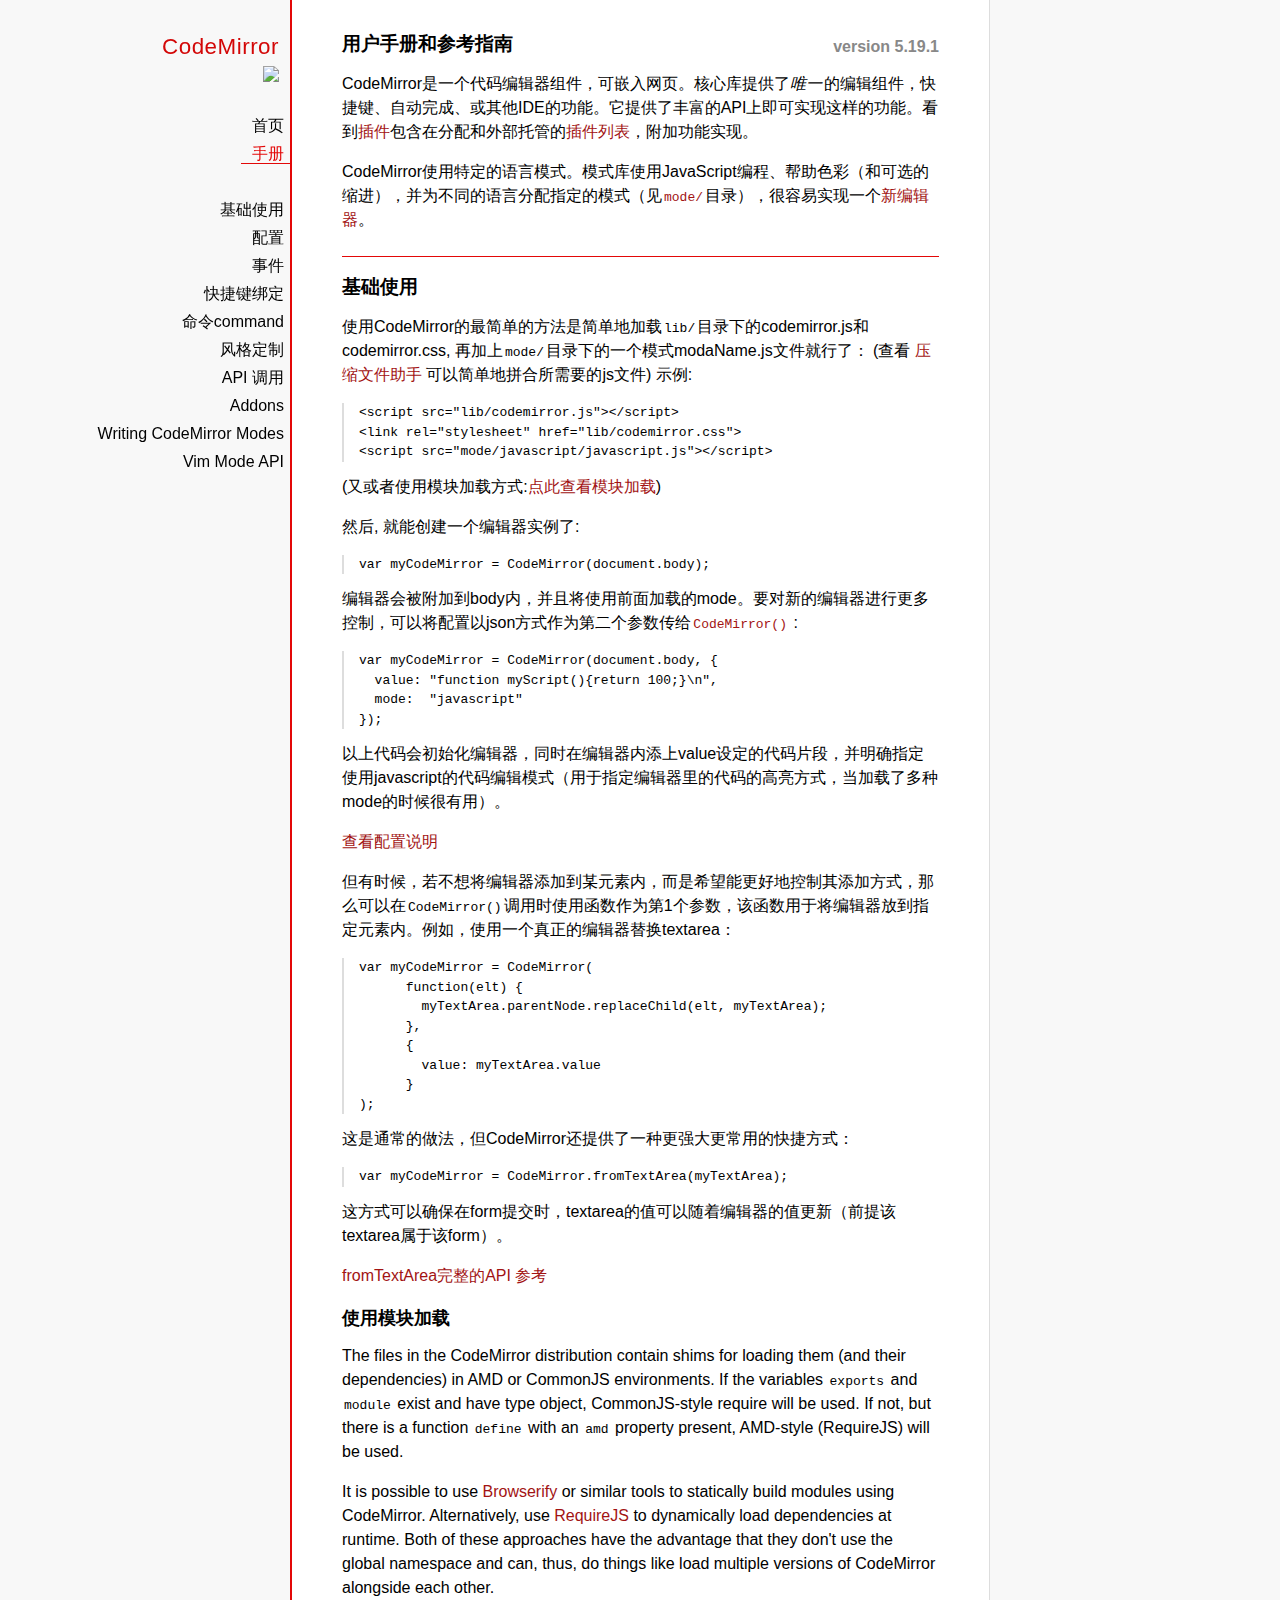
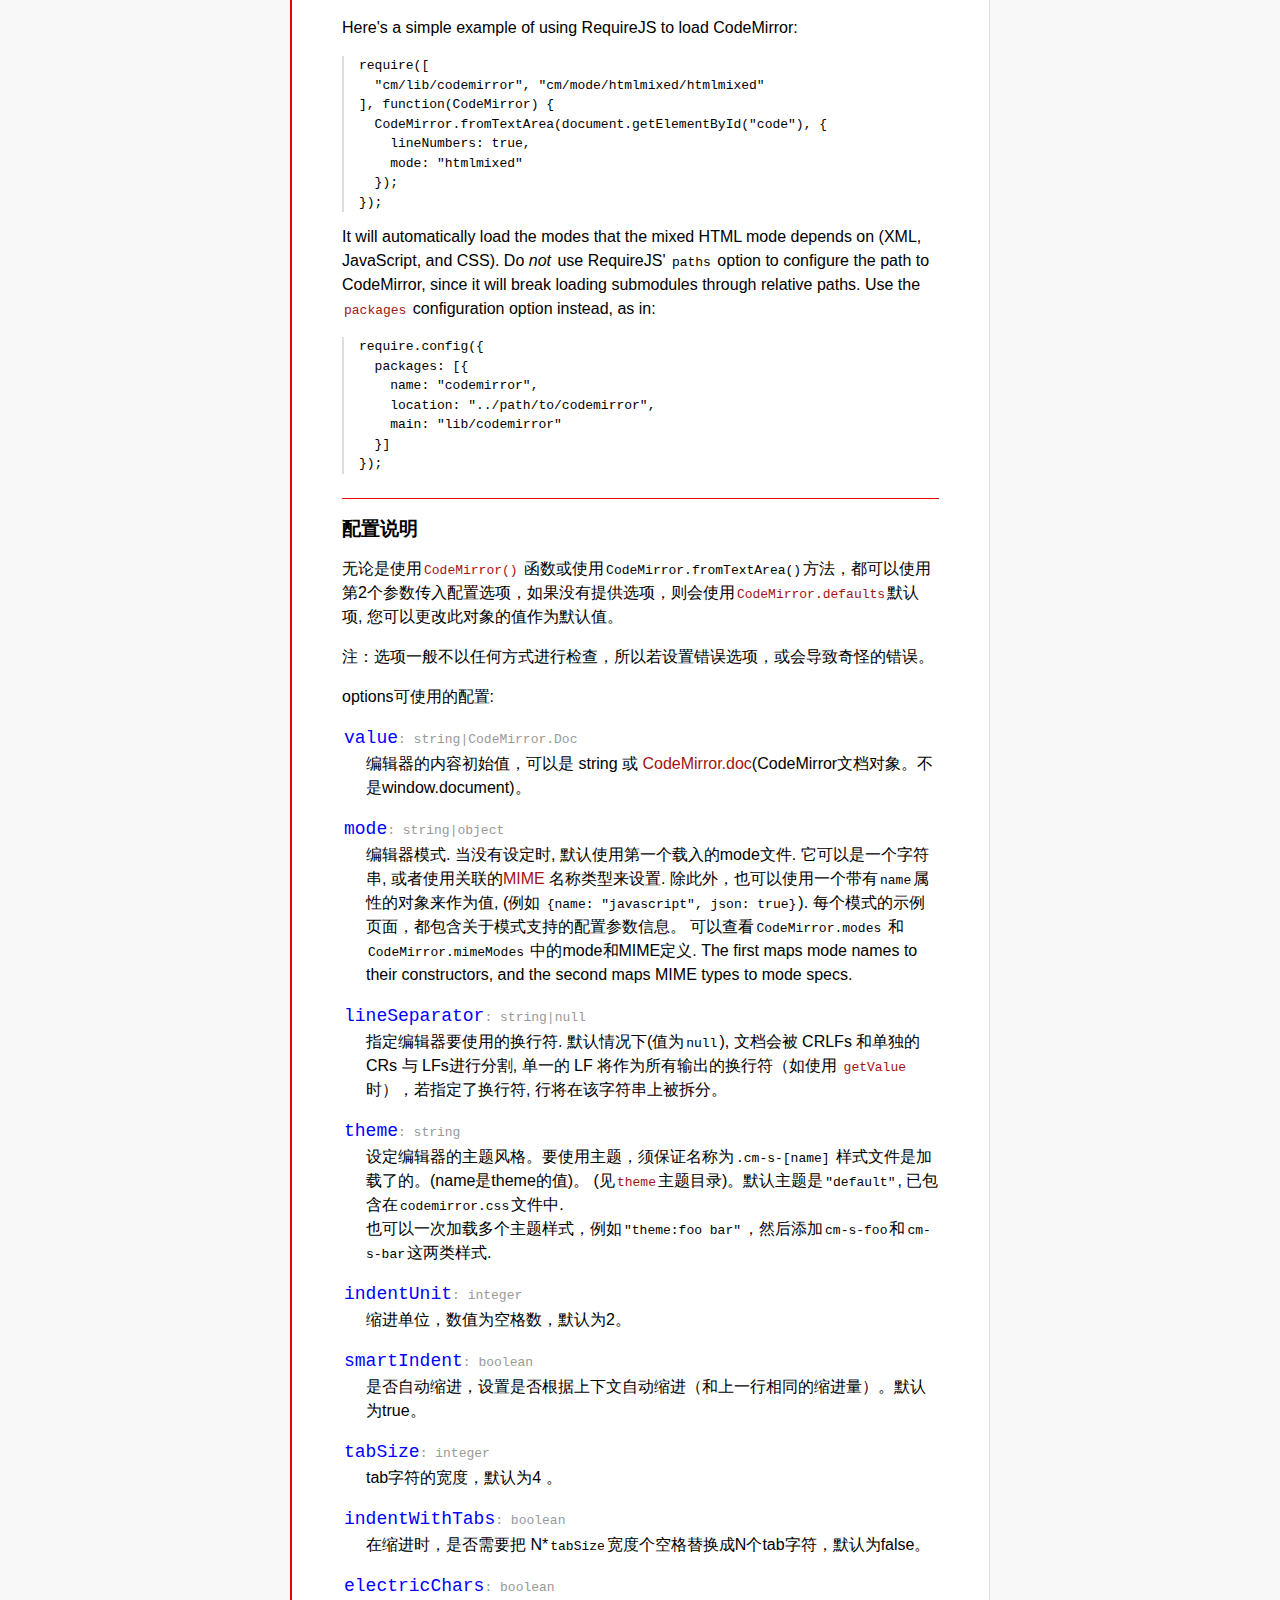
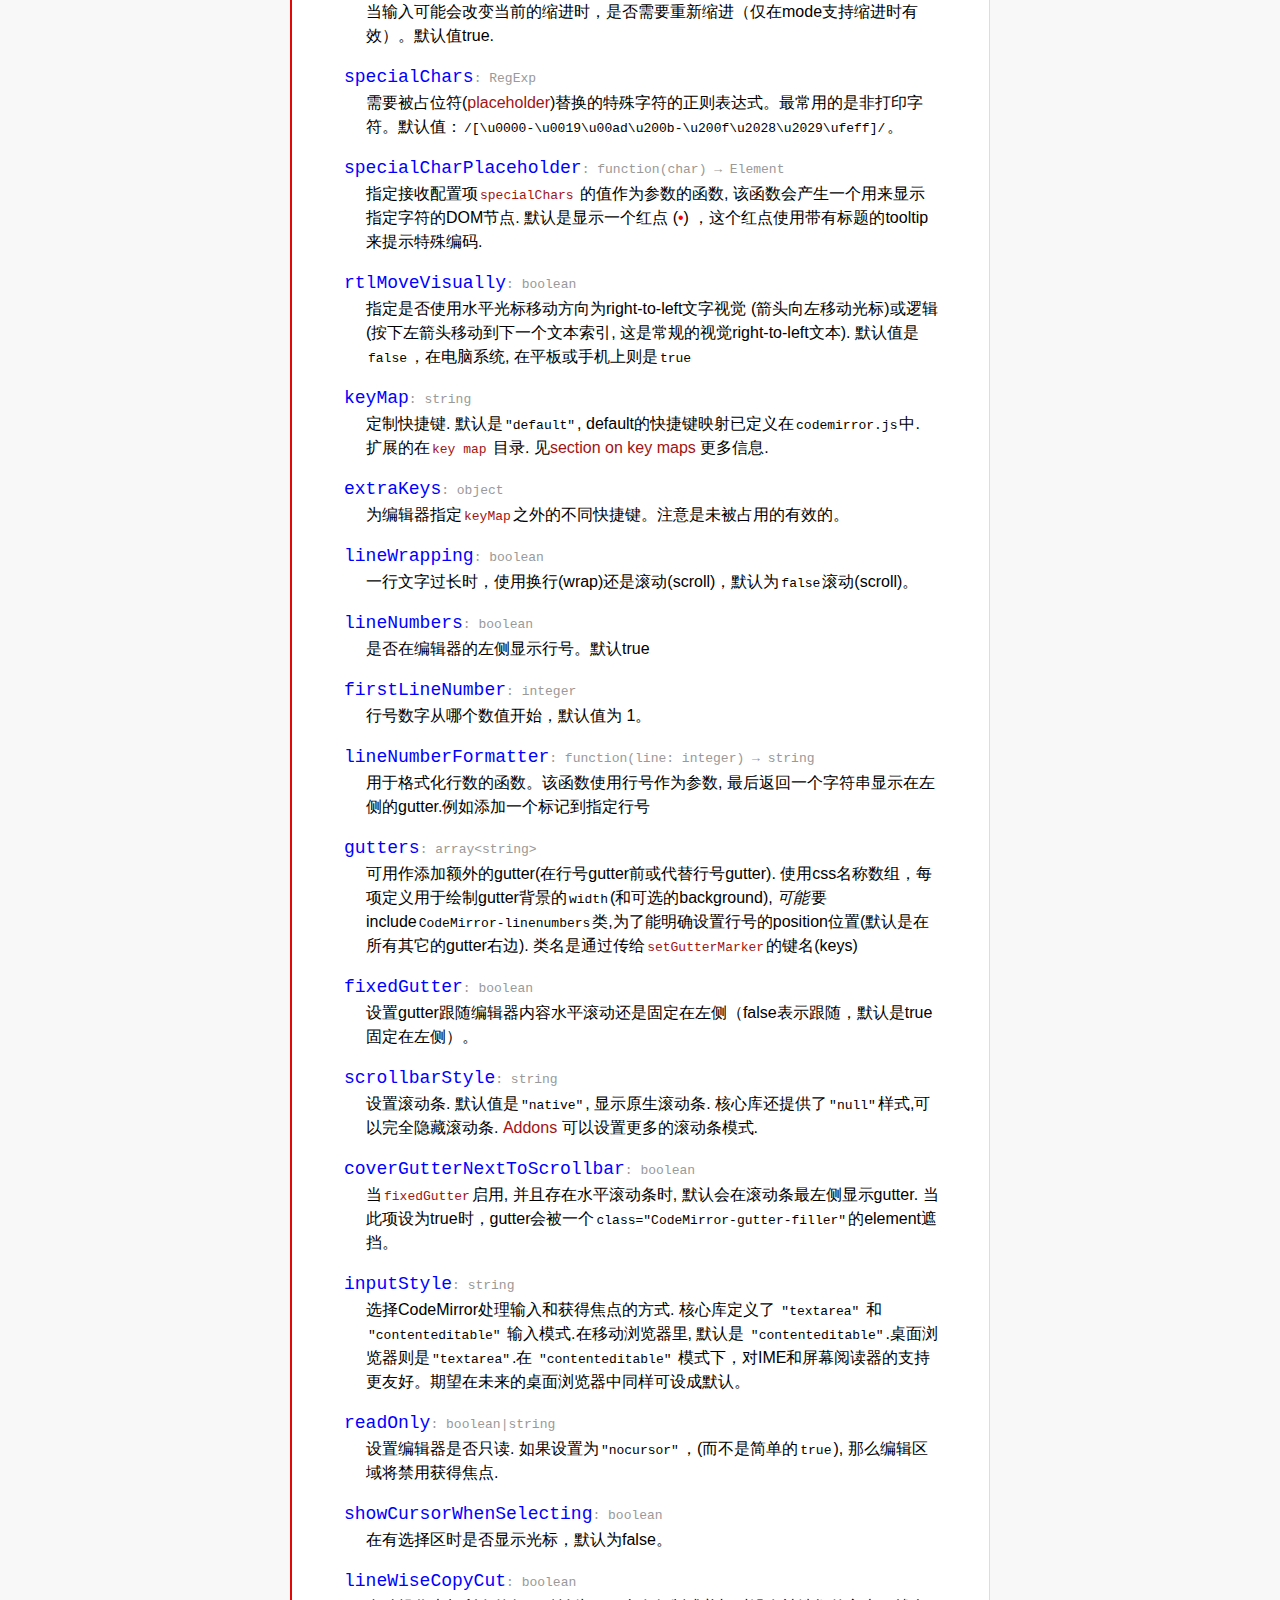
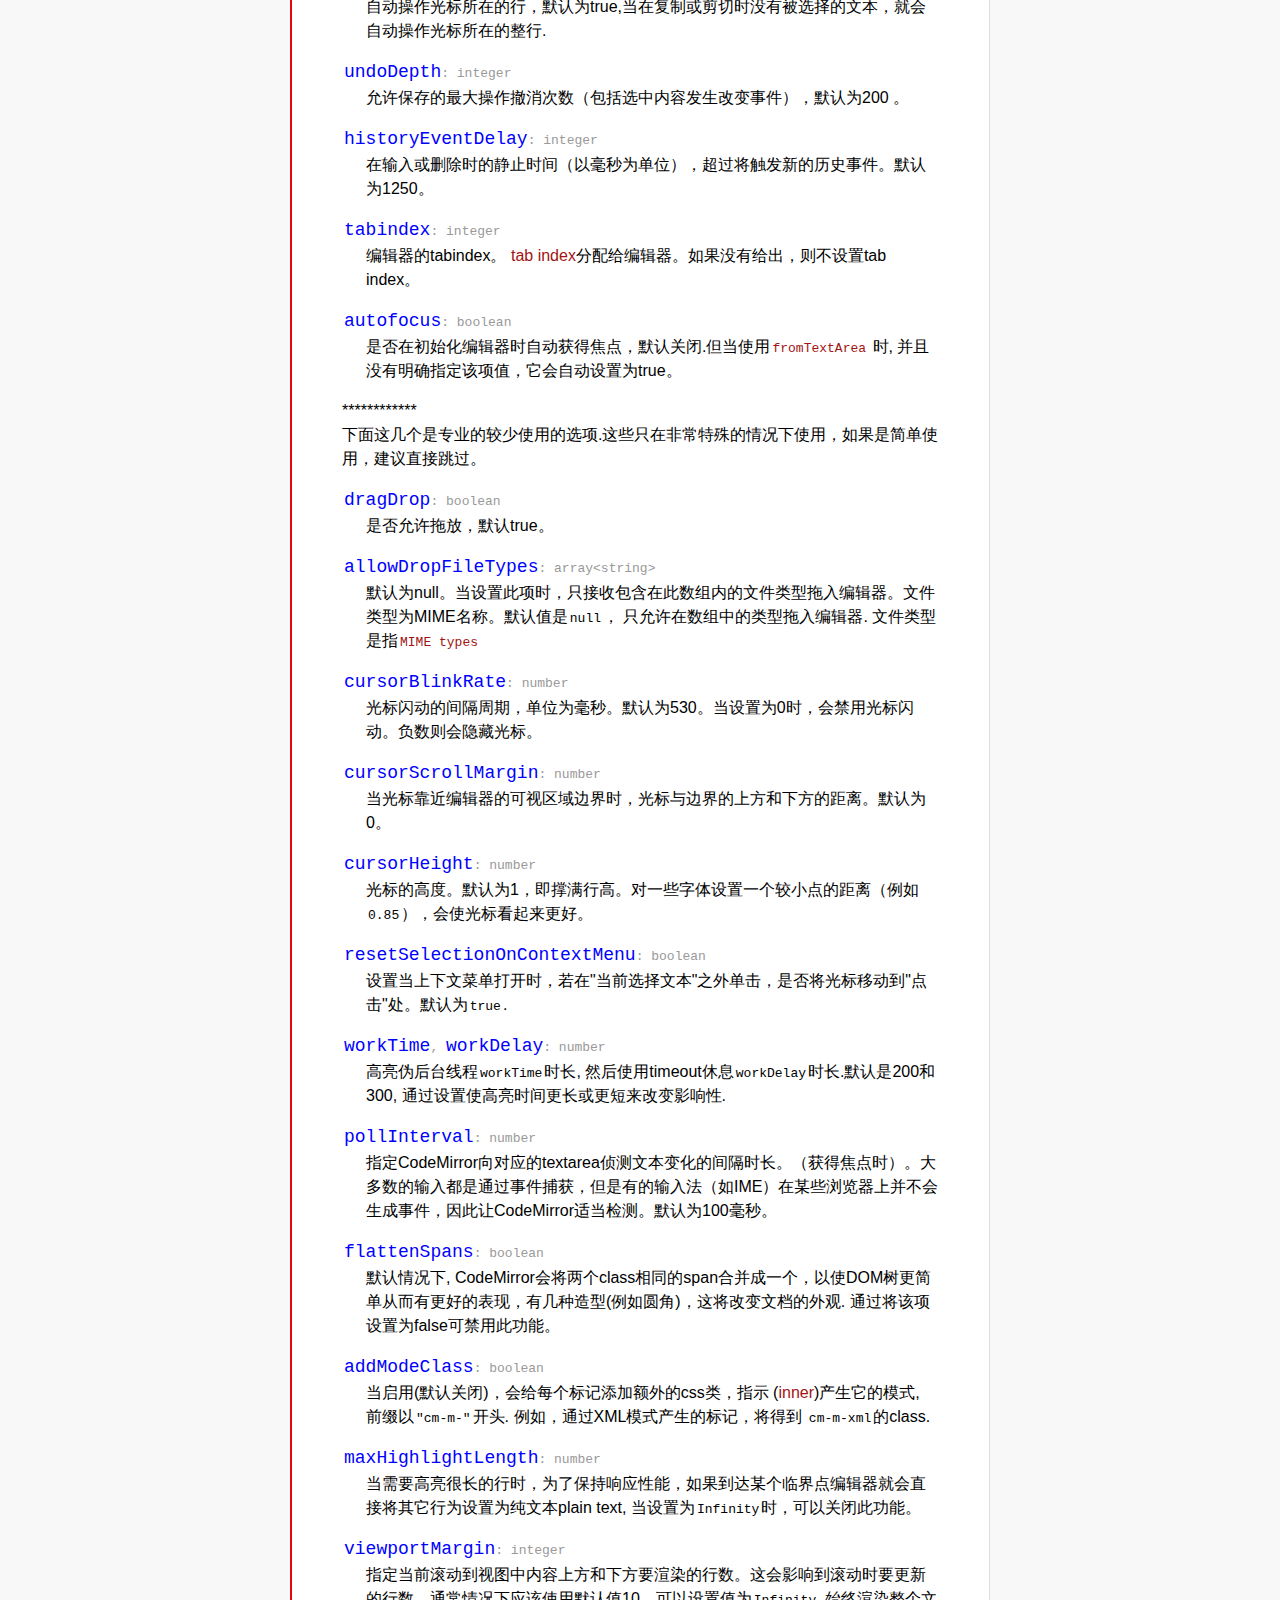
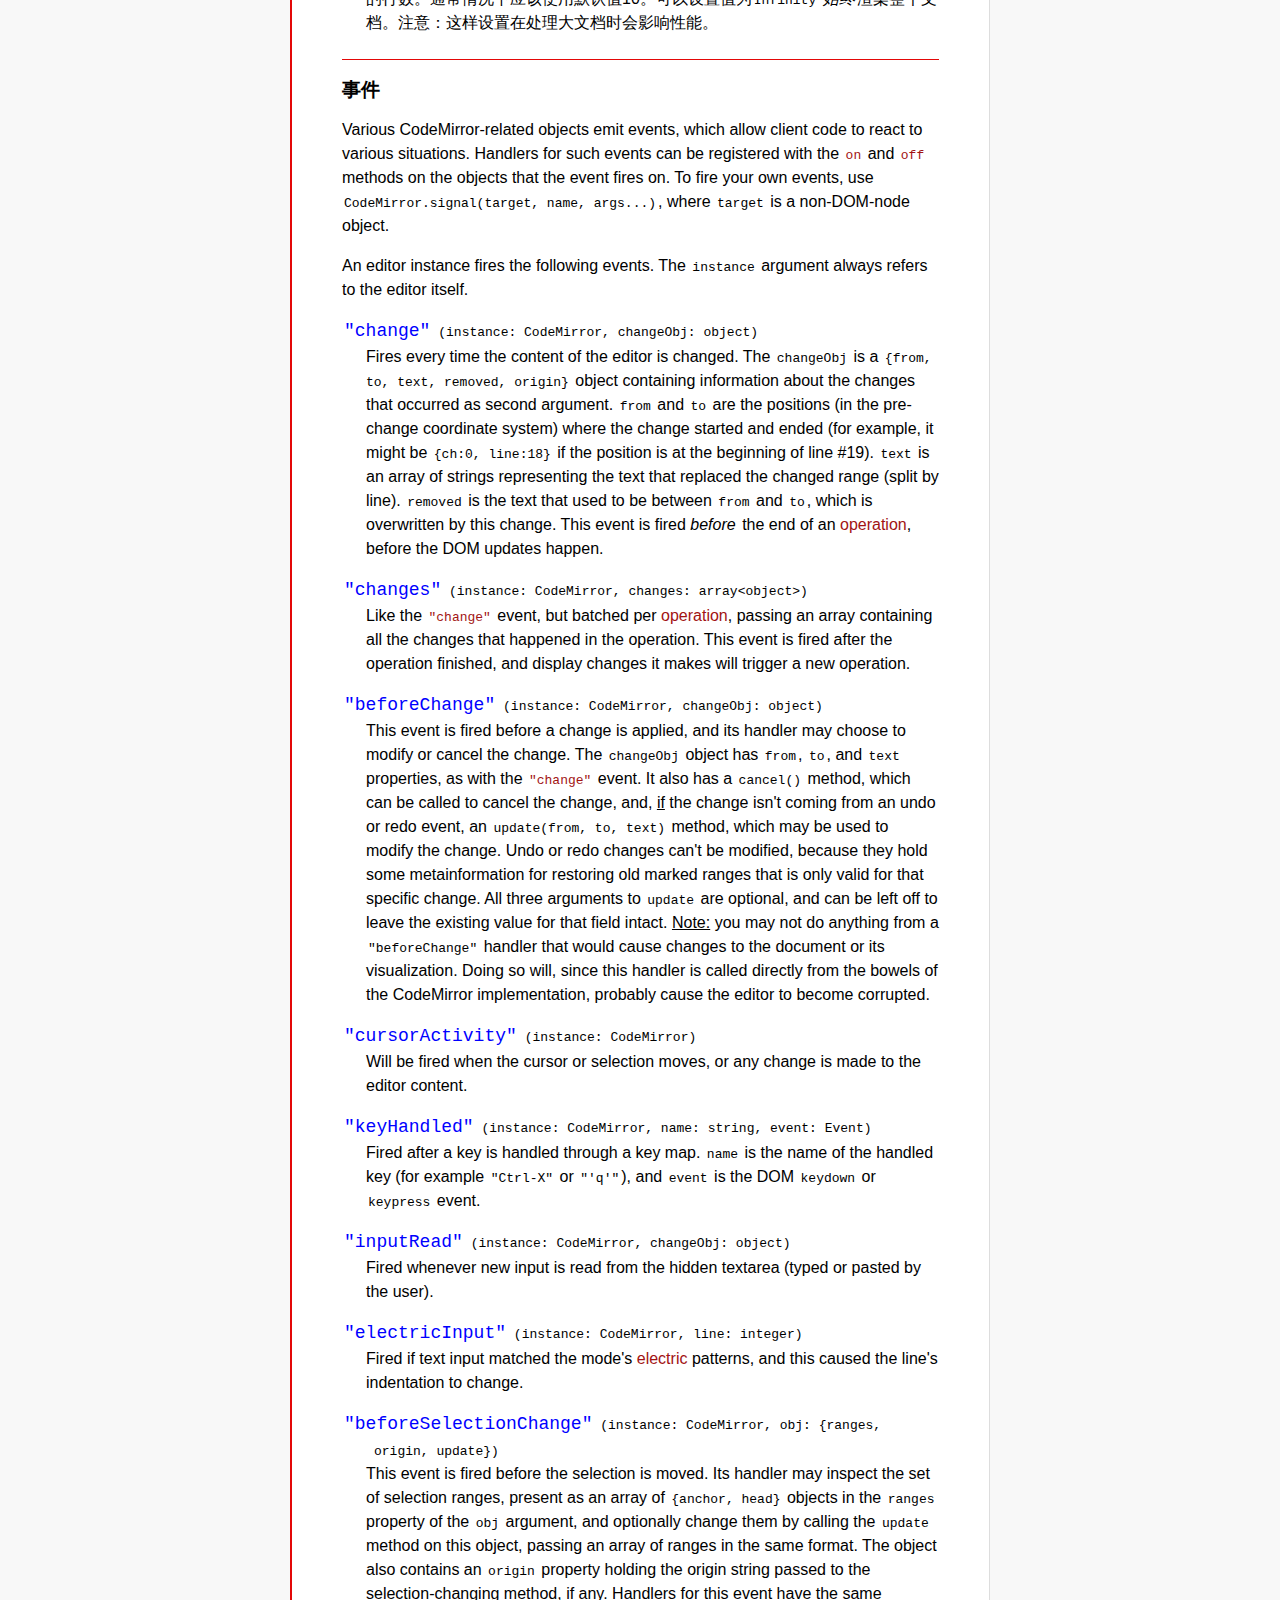
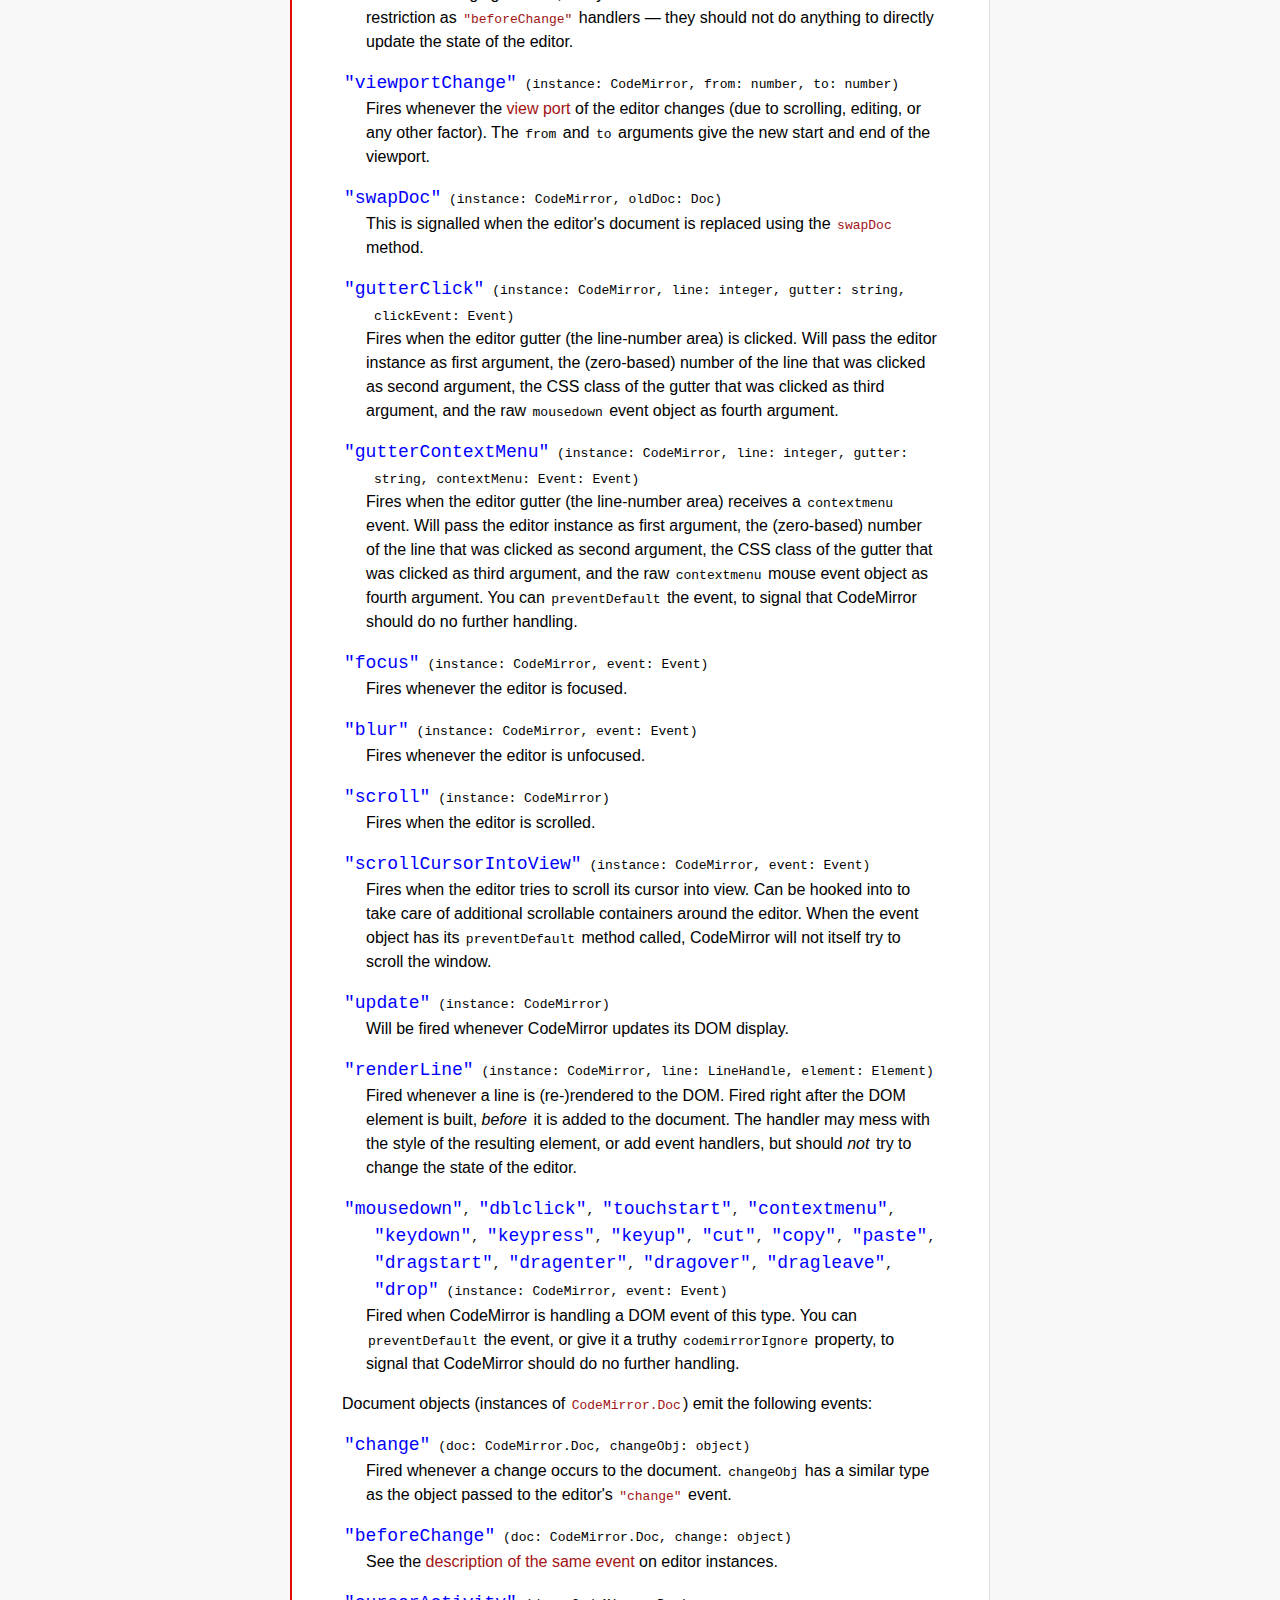
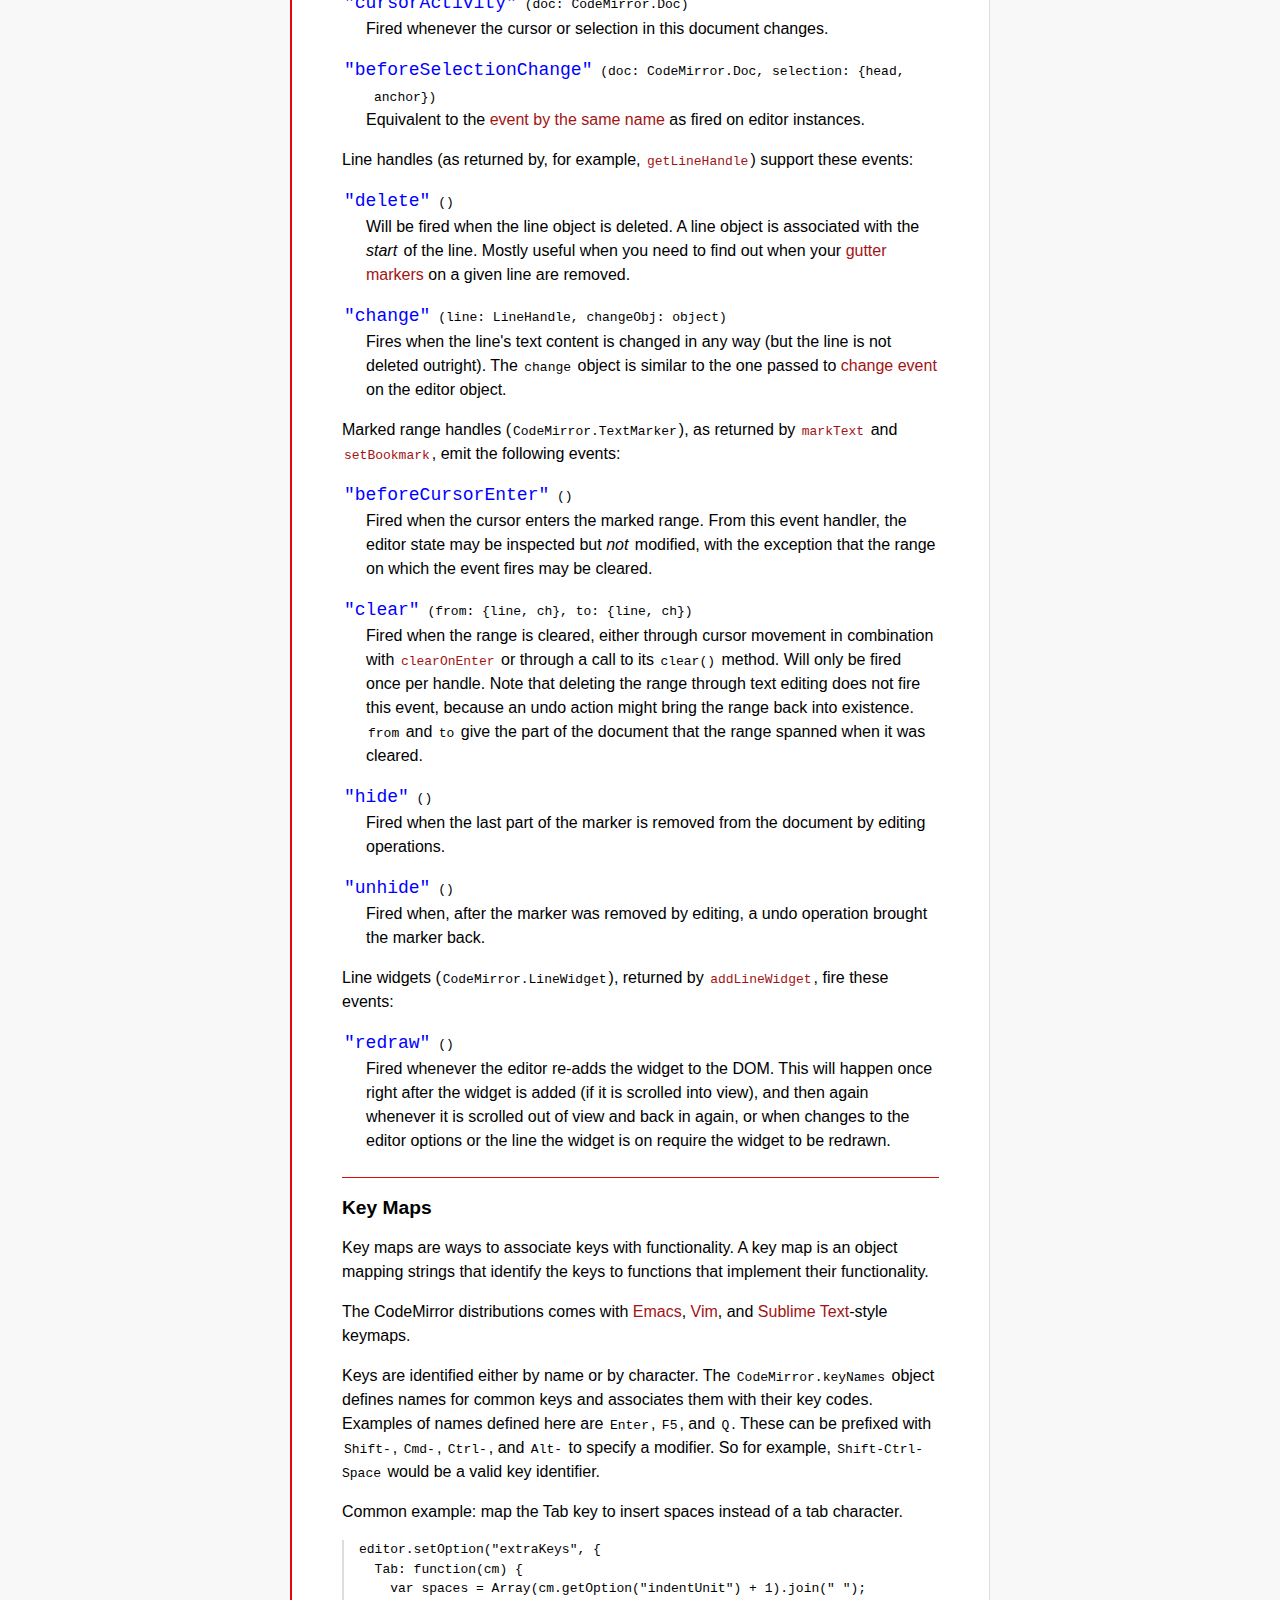
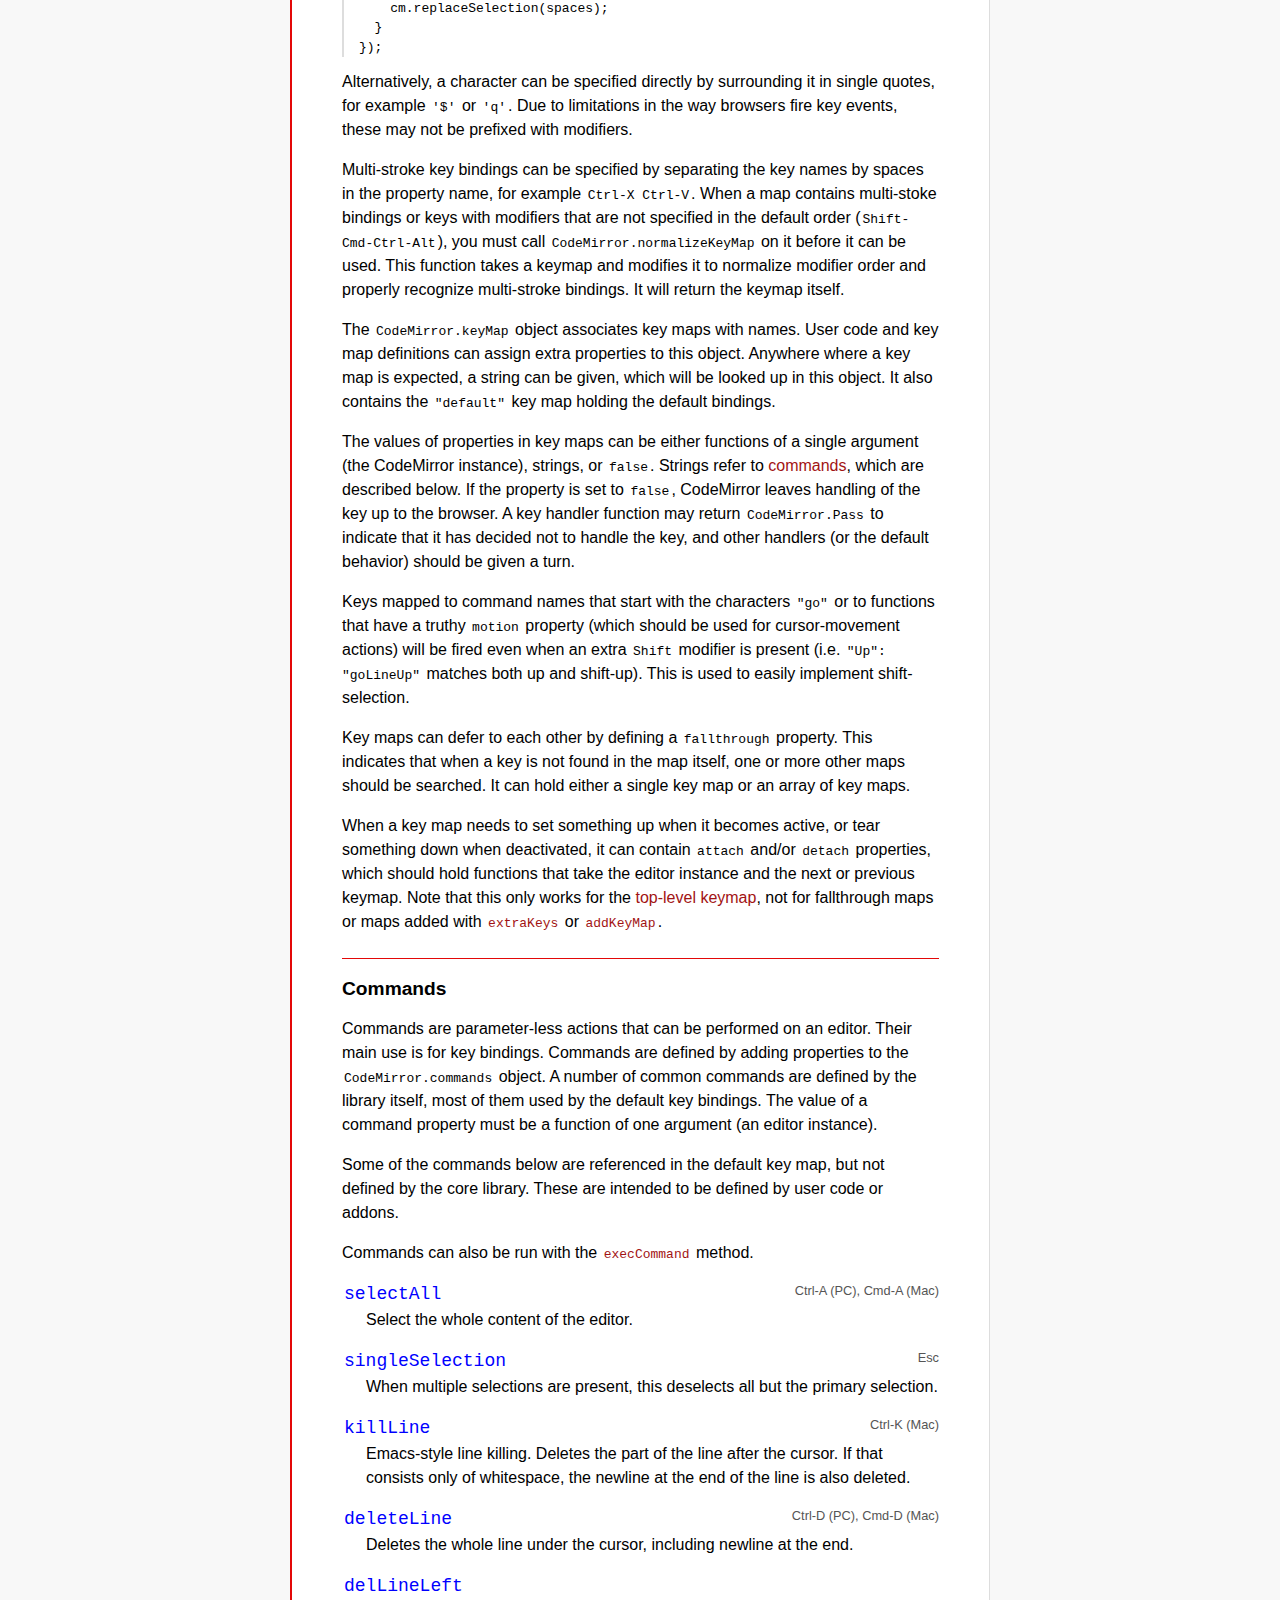
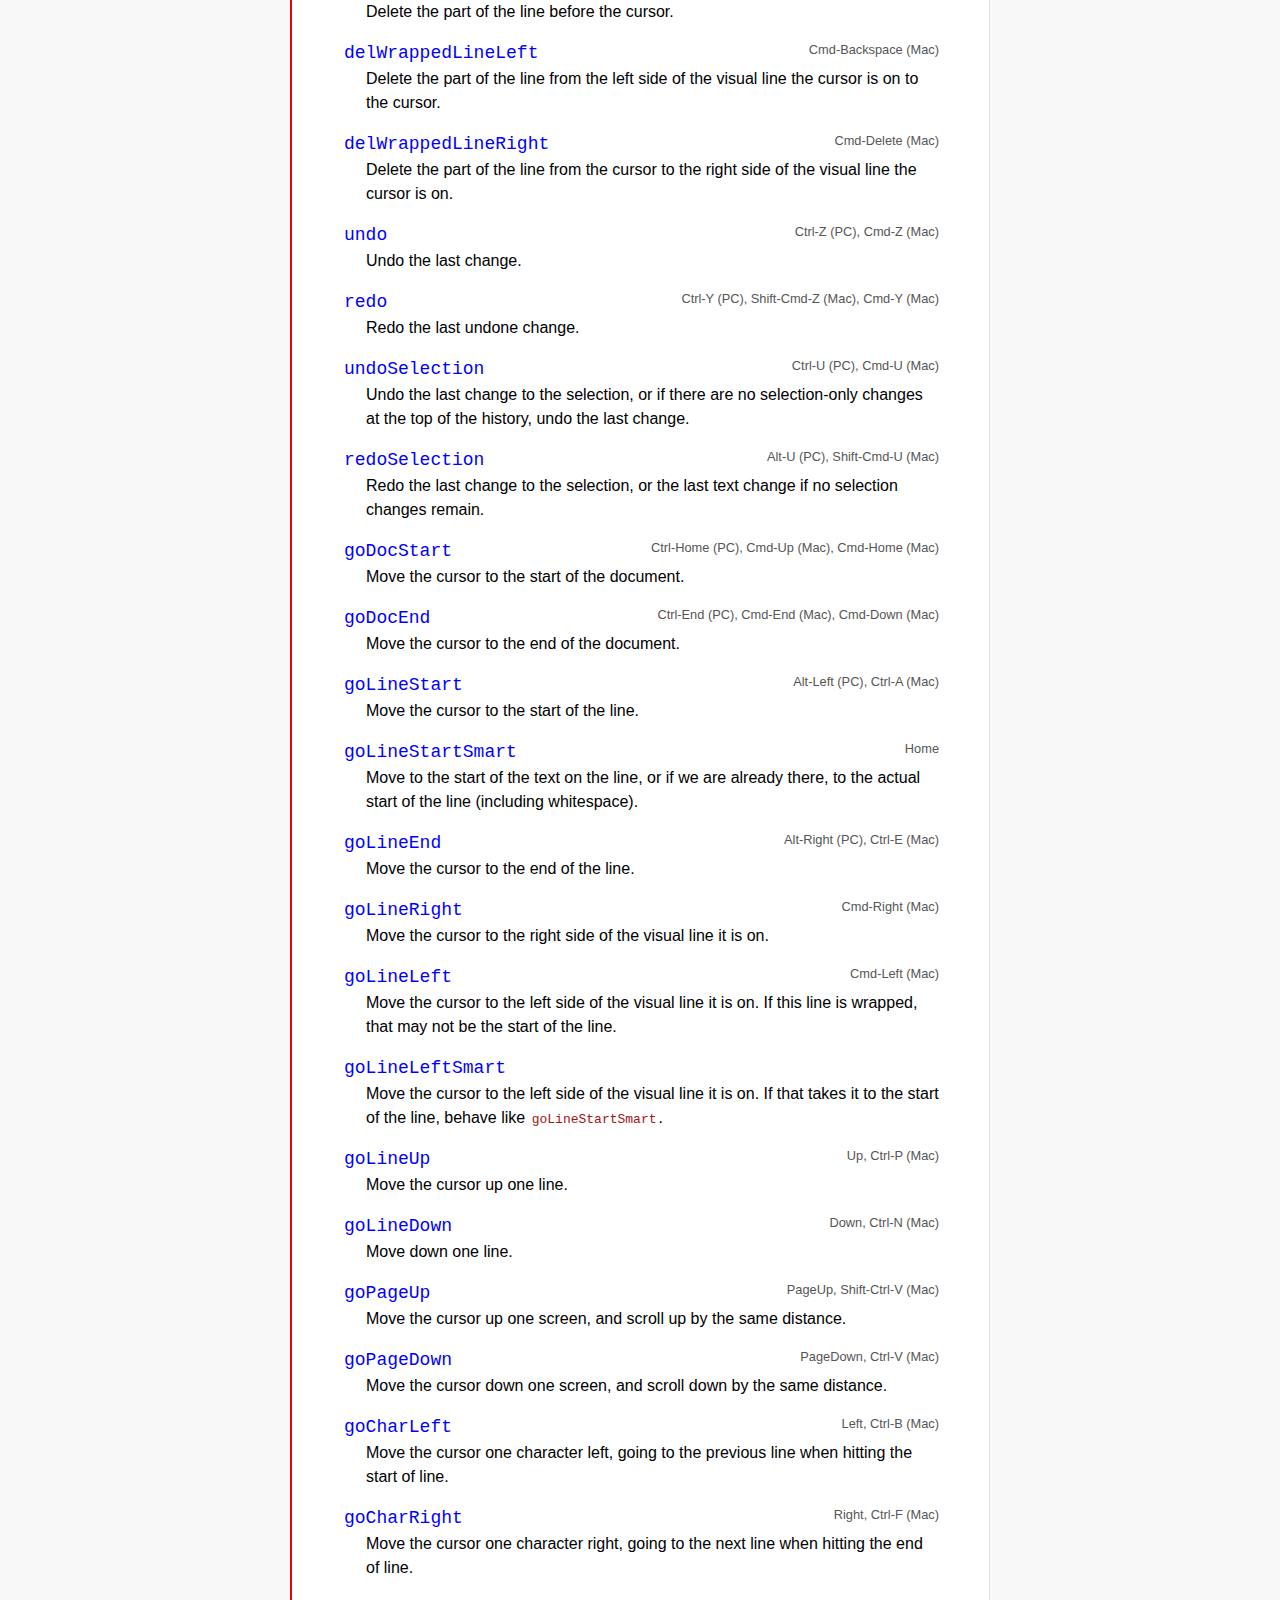
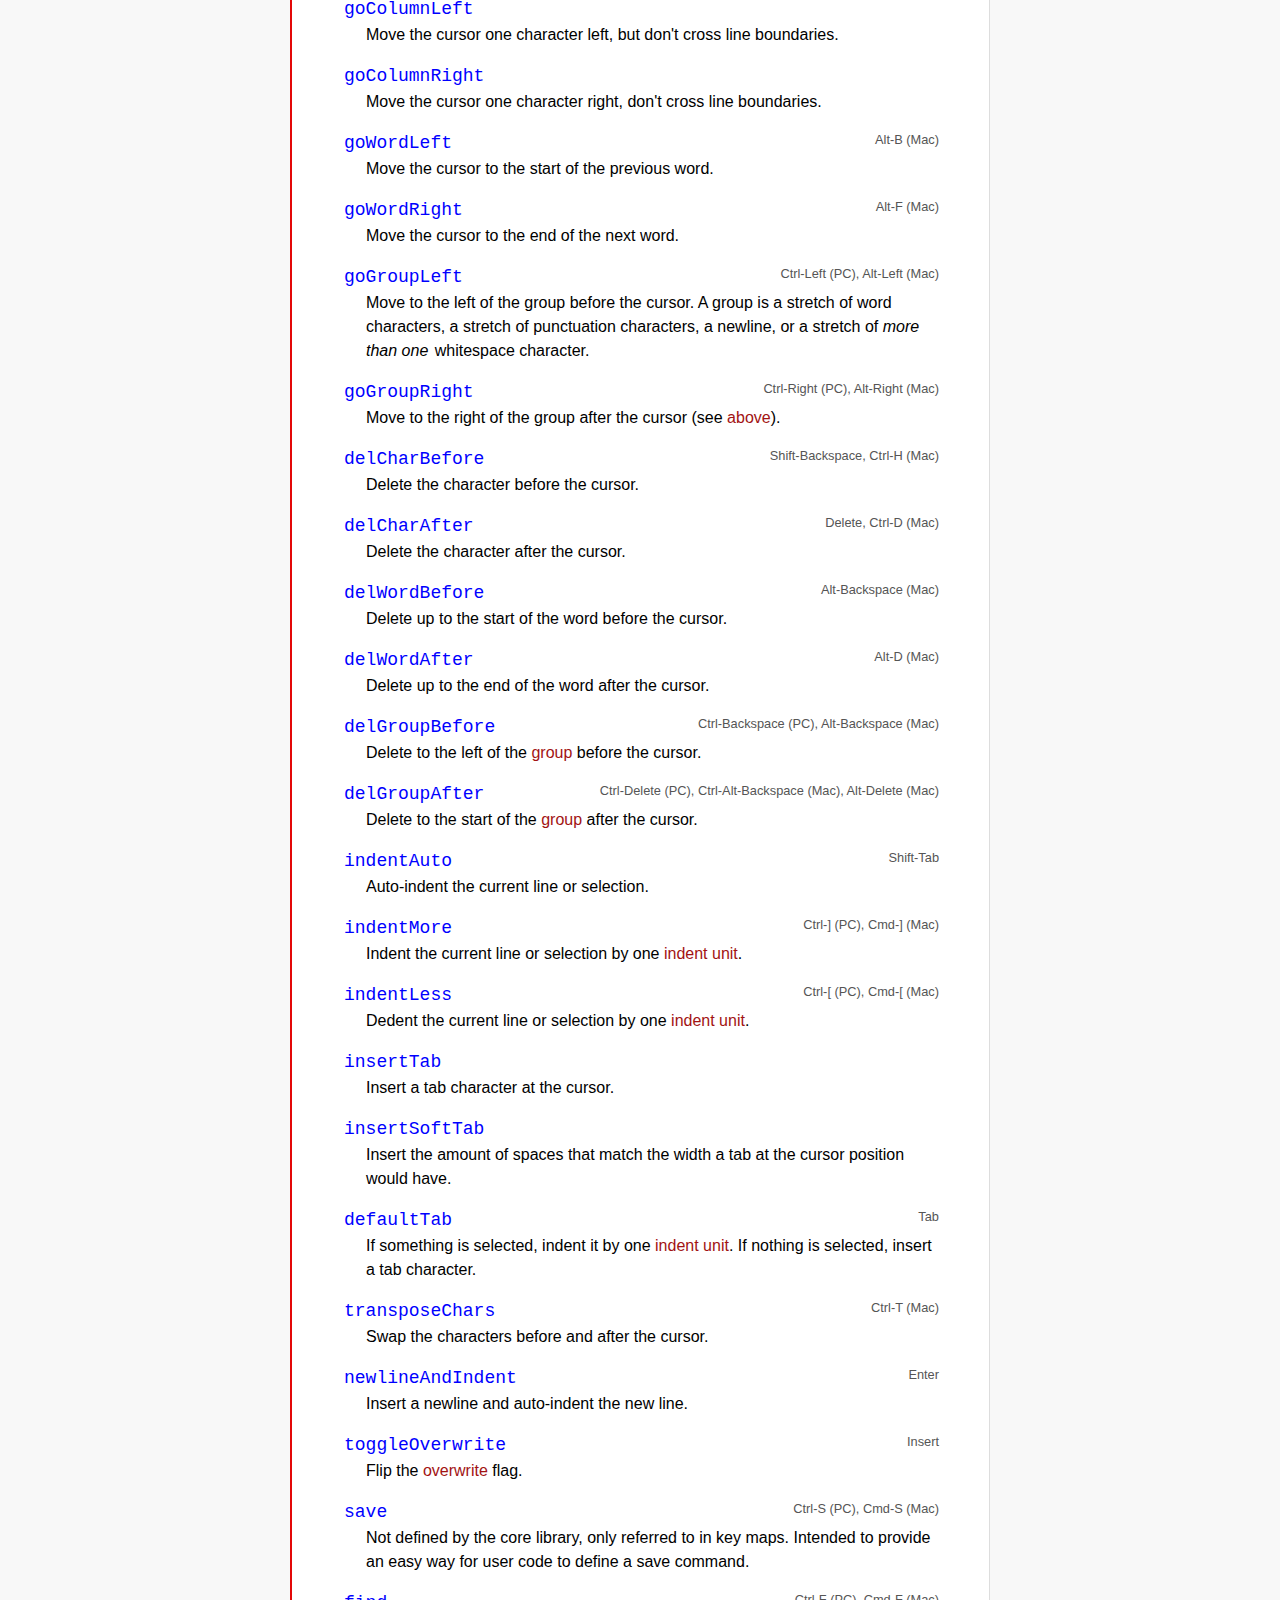
==== doc/manual.html @ 658b0e80 "配置设定更新完成" ====
<!doctype html>

<title>CodeMirror: User Manual</title>
<meta charset="utf-8"/>
<link rel=stylesheet href="docs.css">
<script src="activebookmark.js"></script>

<script src="../lib/codemirror.js"></script>
<link rel="stylesheet" href="../lib/codemirror.css">
<script src="../addon/runmode/runmode.js"></script>
<script src="../addon/runmode/colorize.js"></script>
<script src="../mode/javascript/javascript.js"></script>
<script src="../mode/xml/xml.js"></script>
<script src="../mode/css/css.js"></script>
<script src="../mode/htmlmixed/htmlmixed.js"></script>
<style>
  dt { text-indent: -2em; padding-left: 2em; margin-top: 1em; }
  dd { margin-left: 1.5em; margin-bottom: 1em; }
  dt {margin-top: 1em;}
  dd dl, dd dt, dd dd, dd ul { margin-top: 0; margin-bottom: 0; }
  dt + dt { margin-top: 0; }
  dt.command { position: relative; }
  span.keybinding { position: absolute; right: 0; font-size: 80%; color: #555; text-indent: 0; }
  dt strong { text-decoration: none; font-size: 18px; font-weight: 500; color: #00f; }
  #config dt code {color: #999;}
</style>

<div id=nav>
  <a href="https://github.com/codemirror/codemirror"><h1>CodeMirror</h1><img id=logo src="logo.png"></a>
  <ul>
    <li><a href="../index.html">首页</a></li>
    <li><a href="#overview" class=active data-default="true">手册</a></li>
  </ul>
  <ul>
    <li><a href="#usage">基础使用</a></li>
    <li><a href="#config">配置</a></li>
    <li><a href="#events">事件</a></li>
    <li><a href="#keymaps">快捷键绑定</a></li>
    <li><a href="#commands">命令command</a></li>
    <li><a href="#styling">风格定制</a></li>
    <li><a href="#api">API 调用</a>
      <ul>
        <li><a href="#api_constructor" title="Constructor">创建编辑器</a></li>
        <li><a href="#api_content" title="Content manipulation">内容编辑</a></li>
        <li><a href="#api_selection" title="Selection">Selection处理</a></li>
        <li><a href="#api_configuration" title="Configuration">Configuration</a></li>
        <li><a href="#api_doc" title="Document management">Document management</a></li>
        <li><a href="#api_history" title="History">History</a></li>
        <li><a href="#api_marker" title="Text-marking">Text-marking</a></li>
        <li><a href="#api_decoration" title="Widget, gutter, and decoration">Widget, gutter, and decoration</a></li>
        <li><a href="#api_sizing" title="Sizing, scrolling, and positioning">Sizing, scrolling, and positioning</a></li>
        <li><a href="#api_mode" title="Mode, state, and tokens">Mode, state, and tokens</a></li>
        <li><a href="#api_misc" title="Miscellaneous methods">Miscellaneous methods</a></li>
        <li><a href="#api_static" title="Static properties">Static properties</a></li>
      </ul>
    </li>
    <li><a href="#addons" title="Addons">Addons</a></li>
    <li><a href="#modeapi" title="Writing CodeMirror Modes">Writing CodeMirror Modes</a></li>
    <li><a href="#vimapi" title="Vim Mode API">Vim Mode API</a>
      <ul>
        <li><a href="#vimapi_configuration" title="Configuration">Configuration</a></li>
        <li><a href="#vimapi_extending" title="Extending VIM">Extending VIM</a></li>
      </ul>
    </li>
  </ul>
</div>

<article>

<section class=first id=overview>
    <h2 style="position: relative">
      用户手册和参考指南
      <span style="color: #888; font-size: 1rem; position: absolute; right: 0; bottom: 0">version 5.19.1</span>
    </h2>

    <p>CodeMirror是一个代码编辑器组件，可嵌入网页。核心库提供了<em>唯一</em>的编辑组件，快捷键、自动完成、或其他IDE的功能。它提供了丰富的API上即可实现这样的功能。看到<a href="#addons">插件</a>包含在分配和外部托管的<a href="https://github.com/codemirror/CodeMirror/wiki/CodeMirror-addons">插件列表</a>，附加功能实现。</p>
    <p> CodeMirror使用特定的语言模式。模式库使用JavaScript编程、帮助色彩（和可选的缩进），并为不同的语言分配指定的模式（见<a href="../mode/"><code>mode/</code></a>目录），很容易实现一个<a href="#modeapi">新编辑器</a>。</p>
</section>

<section id=usage>
    <h2>基础使用</h2>

    <p>使用CodeMirror的最简单的方法是简单地加载<code>lib/</code>目录下的codemirror.js和codemirror.css,
    再加上<code>mode/</code>目录下的一个模式modaName.js文件就行了：
    (查看 <a href="compress.html">压缩文件助手</a> 可以简单地拼合所需要的js文件) 示例:</p>

    <pre data-lang="text/html">&lt;script src="lib/codemirror.js">&lt;/script>
&lt;link rel="stylesheet" href="lib/codemirror.css">
&lt;script src="mode/javascript/javascript.js">&lt;/script></pre>

    <p>(又或者使用模块加载方式:<a href="#modloader">点此查看模块加载</a>)</p>

    <p>然后, 就能创建一个编辑器实例了:</p>

    <pre data-lang="javascript">var myCodeMirror = CodeMirror(document.body);</pre>

    <p>编辑器会被附加到body内，并且将使用前面加载的mode。要对新的编辑器进行更多控制，可以将配置以json方式作为第二个参数传给<a href="#CodeMirror"><code>CodeMirror()</code></a> :</p>

    <pre data-lang="javascript">var myCodeMirror = CodeMirror(document.body, {
  value: "function myScript(){return 100;}\n",
  mode:  "javascript"
});</pre>

    <p>以上代码会初始化编辑器，同时在编辑器内添上value设定的代码片段，并明确指定使用javascript的代码编辑模式（用于指定编辑器里的代码的高亮方式，当加载了多种mode的时候很有用）。</p>
    <p><a href="#config">查看配置说明</a></p>
    <p>但有时候，若不想将编辑器添加到某元素内，而是希望能更好地控制其添加方式，那么可以在<code>CodeMirror()</code>调用时使用函数作为第1个参数，该函数用于将编辑器放到指定元素内。例如，使用一个真正的编辑器替换textarea：</p>

    <pre data-lang="javascript">var myCodeMirror = CodeMirror(
      function(elt) {
        myTextArea.parentNode.replaceChild(elt, myTextArea);
      },
      {
        value: myTextArea.value
      }
);</pre>

    <p>这是通常的做法，但CodeMirror还提供了一种更强大更常用的快捷方式：</p>

    <pre data-lang="javascript">var myCodeMirror = CodeMirror.fromTextArea(myTextArea);</pre>

    <p>这方式可以确保在form提交时，textarea的值可以随着编辑器的值更新（前提该textarea属于该form）。</p>
    <p><a href="#fromTextArea">fromTextArea完整的API 参考</a></p>


    <h3 id=modloader>使用模块加载</h3>

    <p>The files in the CodeMirror distribution contain shims for
    loading them (and their dependencies) in AMD or CommonJS
    environments. If the variables <code>exports</code>
    and <code>module</code> exist and have type object, CommonJS-style
    require will be used. If not, but there is a
    function <code>define</code> with an <code>amd</code> property
    present, AMD-style (RequireJS) will be used.</p>

    <p>It is possible to
    use <a href="http://browserify.org/">Browserify</a> or similar
    tools to statically build modules using CodeMirror. Alternatively,
    use <a href="http://requirejs.org/">RequireJS</a> to dynamically
    load dependencies at runtime. Both of these approaches have the
    advantage that they don't use the global namespace and can, thus,
    do things like load multiple versions of CodeMirror alongside each
    other.</p>

    <p>Here's a simple example of using RequireJS to load CodeMirror:</p>

    <pre data-lang="javascript">require([
  "cm/lib/codemirror", "cm/mode/htmlmixed/htmlmixed"
], function(CodeMirror) {
  CodeMirror.fromTextArea(document.getElementById("code"), {
    lineNumbers: true,
    mode: "htmlmixed"
  });
});</pre>

    <p>It will automatically load the modes that the mixed HTML mode
    depends on (XML, JavaScript, and CSS). Do <em>not</em> use
    RequireJS' <code>paths</code> option to configure the path to
    CodeMirror, since it will break loading submodules through
    relative paths. Use
    the <a href="http://requirejs.org/docs/api.html#packages"><code>packages</code></a>
    configuration option instead, as in:</p>

    <pre data-lang=javascript>require.config({
  packages: [{
    name: "codemirror",
    location: "../path/to/codemirror",
    main: "lib/codemirror"
  }]
});</pre>

</section>

<section id=config>
    <h2>配置说明</h2>

    <p>无论是使用<a href="#CodeMirror"><code>CodeMirror()</code></a>
    函数或使用<code>CodeMirror.fromTextArea()</code>方法，都可以使用第2个参数传入配置选项，如果没有提供选项，则会使用<a href="#defaults"><code>CodeMirror.defaults</code></a>默认项, 您可以更改此对象的值作为默认值。

    <p>注：选项一般不以任何方式进行检查，所以若设置错误选项，或会导致奇怪的错误。</p>

    <p>options可使用的配置:</p>

    <dl>
      <dt id="option_value"><code><strong>value</strong>: string|CodeMirror.Doc</code></dt>
      <dd>编辑器的内容初始值，可以是 string 或 <a href="#api_doc">CodeMirror.doc</a>(CodeMirror文档对象。不是window.document)。 </dd>

      <dt id="option_mode"><code><strong>mode</strong>: string|object</code></dt>
      <dd>编辑器模式. 当没有设定时, 默认使用第一个载入的mode文件. 它可以是一个字符串, 或者使用关联的<a href="http://en.wikipedia.org/wiki/MIME">MIME</a> 名称类型来设置. 除此外，也可以使用一个带有<code>name</code>属性的对象来作为值, (例如 <code>{name: "javascript", json: true}</code>). 每个模式的示例页面，都包含关于模式支持的配置参数信息。 可以查看<code>CodeMirror.modes</code>
      和 <code>CodeMirror.mimeModes</code> 中的mode和MIME定义. The first maps
      mode names to their constructors, and the second maps MIME types
      to mode specs.</dd>

      <dt id="option_lineSeparator"><code><strong>lineSeparator</strong>: string|null</code></dt>
      <dd>指定编辑器要使用的换行符. 默认情况下(值为<code>null</code>), 文档会被 CRLFs
      和单独的 CRs 与 LFs进行分割, 单一的 LF 将作为所有输出的换行符（如使用 <a href="#getValue"><code>getValue</code></a>时），若指定了换行符, 行将在该字符串上被拆分。</dd>

      <dt id="option_theme"><code><strong>theme</strong>: string</code></dt>
      <dd>设定编辑器的主题风格。要使用主题，须保证名称为<code>.cm-s-[name]</code>
      样式文件是加载了的。(name是theme的值)。 (见<a href="../theme/"><code>theme</code></a>主题目录)。默认主题是<code>"default"</code>, 已包含在<code>codemirror.css</code>文件中. <br />也可以一次加载多个主题样式，例如<code>"theme:foo bar"</code>，然后添加<code>cm-s-foo</code>和<code>cm-s-bar</code>这两类样式.</dd>

      <dt id="option_indentUnit"><code><strong>indentUnit</strong>: integer</code></dt>
      <dd>缩进单位，数值为空格数，默认为2。</dd>

      <dt id="option_smartIndent"><code><strong>smartIndent</strong>: boolean</code></dt>
      <dd>是否自动缩进，设置是否根据上下文自动缩进（和上一行相同的缩进量）。默认为true。</dd>

      <dt id="option_tabSize"><code><strong>tabSize</strong>: integer</code></dt>
      <dd>tab字符的宽度，默认为4 。</dd>

      <dt id="option_indentWithTabs"><code><strong>indentWithTabs</strong>: boolean</code></dt>
      <dd>在缩进时，是否需要把 N*<code>tabSize</code>宽度个空格替换成N个tab字符，默认为false。</dd>

      <dt id="option_electricChars"><code><strong>electricChars</strong>: boolean</code></dt>
      <dd>当输入可能会改变当前的缩进时，是否需要重新缩进（仅在mode支持缩进时有效）。默认值true. </dd>

      <dt id="option_specialChars"><code><strong>specialChars</strong>: RegExp</code></dt>
      <dd>需要被占位符(<a href="#option_specialCharPlaceholder">placeholder</a>)替换的特殊字符的正则表达式。最常用的是非打印字符。默认值：<code>/[\u0000-\u0019\u00ad\u200b-\u200f\u2028\u2029\ufeff]/</code>。</dd>

      <dt id="option_specialCharPlaceholder"><code><strong>specialCharPlaceholder</strong>: function(char) → Element</code></dt>
      <dd>指定接收配置项<a href="#option_specialChars"><code>specialChars</code></a>
      的值作为参数的函数, 该函数会产生一个用来显示指定字符的DOM节点. 默认是显示一个红点 (<span style="color: red">•</span>)
      ，这个红点使用带有标题的tooltip来提示特殊编码.</dd>

      <dt id="option_rtlMoveVisually"><code><strong>rtlMoveVisually</strong>: boolean</code></dt>
      <dd>指定是否使用水平光标移动方向为right-to-left文字视觉 (箭头向左移动光标)或逻辑(按下左箭头移动到下一个文本索引, 这是常规的视觉right-to-left文本). 默认值是 <code>false</code>，在电脑系统, 在平板或手机上则是<code>true</code></dd>

      <dt id="option_keyMap"><code><strong>keyMap</strong>: string</code></dt>
      <dd>定制快捷键. 默认是<code>"default"</code>, default的快捷键映射已定义在<code>codemirror.js</code>中. 扩展的在<a href="../keymap/"><code>key map</code></a> 目录. 见<a href="#keymaps">section on key maps</a> 更多信息.</dd>

      <dt id="option_extraKeys"><code><strong>extraKeys</strong>: object</code></dt>
      <dd>为编辑器指定<a href="#option_keyMap"><code>keyMap</code></a>之外的不同快捷键。注意是未被占用的有效的。</dd>

      <dt id="option_lineWrapping"><code><strong>lineWrapping</strong>: boolean</code></dt>
      <dd>一行文字过长时，使用换行(wrap)还是滚动(scroll)，默认为<code>false</code>滚动(scroll)。</dd>

      <dt id="option_lineNumbers"><code><strong>lineNumbers</strong>: boolean</code></dt>
      <dd>是否在编辑器的左侧显示行号。默认true</dd>

      <dt id="option_firstLineNumber"><code><strong>firstLineNumber</strong>: integer</code></dt>
      <dd>行号数字从哪个数值开始，默认值为 1。</dd>

      <dt id="option_lineNumberFormatter"><code><strong>lineNumberFormatter</strong>: function(line: integer) → string</code></dt>
      <dd>用于格式化行数的函数。该函数使用行号作为参数, 最后返回一个字符串显示在左侧的gutter.例如添加一个标记到指定行号</dd>


      <dt id="option_gutters"><code><strong>gutters</strong>: array&lt;string&gt;</code></dt>
      <dd>可用作添加额外的gutter(在行号gutter前或代替行号gutter). 使用css名称数组，每项定义用于绘制gutter背景的<code>width</code>(和可选的background), <em>可能</em>要include<code>CodeMirror-linenumbers</code>类,为了能明确设置行号的position位置(默认是在所有其它的gutter右边). 类名是通过传给<a href="#setGutterMarker"><code>setGutterMarker</code></a>的键名(keys)</dd>

      <dt id="option_fixedGutter"><code><strong>fixedGutter</strong>: boolean</code></dt>
      <dd>设置gutter跟随编辑器内容水平滚动还是固定在左侧（false表示跟随，默认是true固定在左侧）。</dd>

      <dt id="option_scrollbarStyle"><code><strong>scrollbarStyle</strong>: string</code></dt>
      <dd>设置滚动条. 默认值是<code>"native"</code>, 显示原生滚动条. 核心库还提供了<code>"null"</code>样式,可以完全隐藏滚动条. <a href="#addon_simplescrollbars">Addons</a> 可以设置更多的滚动条模式.</dd>

      <dt id="option_coverGutterNextToScrollbar"><code><strong>coverGutterNextToScrollbar</strong>: boolean</code></dt>
      <dd>当<a href="#option_fixedGutter"><code>fixedGutter</code></a>启用, 并且存在水平滚动条时, 默认会在滚动条最左侧显示gutter. 当此项设为true时，gutter会被一个<code>class="CodeMirror-gutter-filler"</code>的element遮挡。</dd>

      <dt id="option_inputStyle"><code><strong>inputStyle</strong>: string</code></dt>
      <dd>选择CodeMirror处理输入和获得焦点的方式. 核心库定义了 <code>"textarea"</code>
      和 <code>"contenteditable"</code> 输入模式.在移动浏览器里, 默认是 <code>"contenteditable"</code>.桌面浏览器则是<code>"textarea"</code>.在 <code>"contenteditable"</code> 模式下，对IME和屏幕阅读器的支持更友好。期望在未来的桌面浏览器中同样可设成默认。</dd>

      <dt id="option_readOnly"><code><strong>readOnly</strong>: boolean|string</code></dt>
      <dd>设置编辑器是否只读. 如果设置为<code>"nocursor"</code>，(而不是简单的<code>true</code>), 那么编辑区域将禁用获得焦点.</dd>

      <dt id="option_showCursorWhenSelecting"><code><strong>showCursorWhenSelecting</strong>: boolean</code></dt>
      <dd>在有选择区时是否显示光标，默认为false。</dd>

      <dt id="option_lineWiseCopyCut"><code><strong>lineWiseCopyCut</strong>: boolean</code></dt>
      <dd>自动操作光标所在的行，默认为true,当在复制或剪切时没有被选择的文本，就会自动操作光标所在的整行.</dd>

      <dt id="option_undoDepth"><code><strong>undoDepth</strong>: integer</code></dt>
      <dd>允许保存的最大操作撤消次数（包括选中内容发生改变事件），默认为200 。</dd>

      <dt id="option_historyEventDelay"><code><strong>historyEventDelay</strong>: integer</code></dt>
      <dd>在输入或删除时的静止时间（以毫秒为单位），超过将触发新的历史事件。默认为1250。</dd>

      <dt id="option_tabindex"><code><strong>tabindex</strong>: integer</code></dt>
      <dd>编辑器的tabindex。 <a href="http://www.w3.org/TR/html401/interact/forms.html#adef-tabindex">tab
      index</a>分配给编辑器。如果没有给出，则不设置tab index。</dd>

      <dt id="option_autofocus"><code><strong>autofocus</strong>: boolean</code></dt>
      <dd>是否在初始化编辑器时自动获得焦点，默认关闭.但当使用<a href="#fromTextArea"><code>fromTextArea</code></a> 时, 并且没有明确指定该项值，它会自动设置为true。</dd>
    </dl>

    <p>************<br />下面这几个是专业的较少使用的选项.这些只在非常特殊的情况下使用，如果是简单使用，建议直接跳过。</p>

    <dl>
      <dt id="option_dragDrop"><code><strong>dragDrop</strong>: boolean</code></dt>
      <dd>是否允许拖放，默认true。</dd>

      <dt id="option_allowDropFileTypes"><code><strong>allowDropFileTypes</strong>: array&lt;string&gt;</code></dt>
      <dd>默认为null。当设置此项时，只接收包含在此数组内的文件类型拖入编辑器。文件类型为MIME名称。默认值是<code>null</code>， 只允许在数组中的类型拖入编辑器. 文件类型是指<a href="https://w3c.github.io/FileAPI/#dfn-type"><code>MIME types</code></a></dd>

      <dt id="option_cursorBlinkRate"><code><strong>cursorBlinkRate</strong>: number</code></dt>
      <dd>光标闪动的间隔周期，单位为毫秒。默认为530。当设置为0时，会禁用光标闪动。负数则会隐藏光标。</dd>

      <dt id="option_cursorScrollMargin"><code><strong>cursorScrollMargin</strong>: number</code></dt>
      <dd>当光标靠近编辑器的可视区域边界时，光标与边界的上方和下方的距离。默认为0。</dd>

      <dt id="option_cursorHeight"><code><strong>cursorHeight</strong>: number</code></dt>
      <dd>光标的高度。默认为1，即撑满行高。对一些字体设置一个较小点的距离（例如<code>0.85</code>），会使光标看起来更好。</dd>

      <dt id="option_resetSelectionOnContextMenu"><code><strong>resetSelectionOnContextMenu</strong>: boolean</code></dt>
      <dd>设置当上下文菜单打开时，若在"当前选择文本"之外单击，是否将光标移动到"点击"处。默认为<code>true</code>.</dd>
      <dt id="option_workTime"><code id="option_wordkDelay"><strong>workTime</strong>, <strong>workDelay</strong>: number</code></dt>
      <dd>高亮伪后台线程<code>workTime</code>时长, 然后使用timeout休息<code>workDelay</code>时长.默认是200和300, 通过设置使高亮时间更长或更短来改变影响性.</dd>

      <dt id="option_pollInterval"><code><strong>pollInterval</strong>: number</code></dt>
      <dd>指定CodeMirror向对应的textarea侦测文本变化的间隔时长。（获得焦点时）。大多数的输入都是通过事件捕获，但是有的输入法（如IME）在某些浏览器上并不会生成事件，因此让CodeMirror适当检测。默认为100毫秒。</dd>

      <dt id="option_flattenSpans"><code><strong>flattenSpans</strong>: boolean</code></dt>
      <dd>默认情况下, CodeMirror会将两个class相同的span合并成一个，以使DOM树更简单从而有更好的表现，有几种造型(例如圆角)，这将改变文档的外观. 通过将该项设置为false可禁用此功能。</dd>

      <dt id="option_addModeClass"><code><strong>addModeClass</strong>: boolean</code></dt>
      <dd>当启用(默认关闭)，会给每个标记添加额外的css类，指示 (<a href="#innerMode">inner</a>)产生它的模式, 前缀以<code>"cm-m-"</code>开头. 例如，通过XML模式产生的标记，将得到 <code>cm-m-xml</code>的class.</dd>

      <dt id="option_maxHighlightLength"><code><strong>maxHighlightLength</strong>: number</code></dt>
      <dd>当需要高亮很长的行时，为了保持响应性能，如果到达某个临界点编辑器就会直接将其它行为设置为纯文本plain text,
      当设置为<code>Infinity</code>时，可以关闭此功能。</dd>

      <dt id="option_viewportMargin"><code><strong>viewportMargin</strong>: integer</code></dt>
      <dd>指定当前滚动到视图中内容上方和下方要渲染的行数。这会影响到滚动时要更新的行数。通常情况下应该使用默认值10。可以设置值为<code>Infinity</code> <em>始终</em>渲染整个文档。注意：这样设置在处理大文档时会影响性能。</dd>
    </dl>
</section>

<section id=events>
    <h2>事件</h2>

    <p>Various CodeMirror-related objects emit events, which allow
    client code to react to various situations. Handlers for such
    events can be registered with the <a href="#on"><code>on</code></a>
    and <a href="#off"><code>off</code></a> methods on the objects
    that the event fires on. To fire your own events,
    use <code>CodeMirror.signal(target, name, args...)</code>,
    where <code>target</code> is a non-DOM-node object.</p>

    <p>An editor instance fires the following events.
    The <code>instance</code> argument always refers to the editor
    itself.</p>

    <dl>
      <dt id="event_change"><code><strong>"change"</strong> (instance: CodeMirror, changeObj: object)</code></dt>
      <dd>Fires every time the content of the editor is changed.
      The <code>changeObj</code> is a <code>{from, to, text, removed,
      origin}</code> object containing information about the changes
      that occurred as second argument. <code>from</code>
      and <code>to</code> are the positions (in the pre-change
      coordinate system) where the change started and ended (for
      example, it might be <code>{ch:0, line:18}</code> if the
      position is at the beginning of line #19). <code>text</code> is
      an array of strings representing the text that replaced the
      changed range (split by line). <code>removed</code> is the text
      that used to be between <code>from</code> and <code>to</code>,
      which is overwritten by this change. This event is
      fired <em>before</em> the end of
      an <a href="#operation">operation</a>, before the DOM updates
      happen.</dd>

      <dt id="event_changes"><code><strong>"changes"</strong> (instance: CodeMirror, changes: array&lt;object&gt;)</code></dt>
      <dd>Like the <a href="#event_change"><code>"change"</code></a>
      event, but batched per <a href="#operation">operation</a>,
      passing an array containing all the changes that happened in the
      operation. This event is fired after the operation finished, and
      display changes it makes will trigger a new operation.</dd>

      <dt id="event_beforeChange"><code><strong>"beforeChange"</strong> (instance: CodeMirror, changeObj: object)</code></dt>
      <dd>This event is fired before a change is applied, and its
      handler may choose to modify or cancel the change.
      The <code>changeObj</code> object
      has <code>from</code>, <code>to</code>, and <code>text</code>
      properties, as with
      the <a href="#event_change"><code>"change"</code></a> event. It
      also has a <code>cancel()</code> method, which can be called to
      cancel the change, and, <strong>if</strong> the change isn't
      coming from an undo or redo event, an <code>update(from, to,
      text)</code> method, which may be used to modify the change.
      Undo or redo changes can't be modified, because they hold some
      metainformation for restoring old marked ranges that is only
      valid for that specific change. All three arguments
      to <code>update</code> are optional, and can be left off to
      leave the existing value for that field
      intact. <strong>Note:</strong> you may not do anything from
      a <code>"beforeChange"</code> handler that would cause changes
      to the document or its visualization. Doing so will, since this
      handler is called directly from the bowels of the CodeMirror
      implementation, probably cause the editor to become
      corrupted.</dd>

      <dt id="event_cursorActivity"><code><strong>"cursorActivity"</strong> (instance: CodeMirror)</code></dt>
      <dd>Will be fired when the cursor or selection moves, or any
      change is made to the editor content.</dd>

      <dt id="event_keyHandled"><code><strong>"keyHandled"</strong> (instance: CodeMirror, name: string, event: Event)</code></dt>
      <dd>Fired after a key is handled through a
      key map. <code>name</code> is the name of the handled key (for
      example <code>"Ctrl-X"</code> or <code>"'q'"</code>),
      and <code>event</code> is the DOM <code>keydown</code>
      or <code>keypress</code> event.</dd>

      <dt id="event_inputRead"><code><strong>"inputRead"</strong> (instance: CodeMirror, changeObj: object)</code></dt>
      <dd>Fired whenever new input is read from the hidden textarea
      (typed or pasted by the user).</dd>

      <dt id="event_electricInput"><code><strong>"electricInput"</strong> (instance: CodeMirror, line: integer)</code></dt>
      <dd>Fired if text input matched the
      mode's <a href="#option_electricChars">electric</a> patterns,
      and this caused the line's indentation to change.</dd>

      <dt id="event_beforeSelectionChange"><code><strong>"beforeSelectionChange"</strong> (instance: CodeMirror, obj: {ranges, origin, update})</code></dt>
      <dd>This event is fired before the selection is moved. Its
      handler may inspect the set of selection ranges, present as an
      array of <code>{anchor, head}</code> objects in
      the <code>ranges</code> property of the <code>obj</code>
      argument, and optionally change them by calling
      the <code>update</code> method on this object, passing an array
      of ranges in the same format. The object also contains
      an <code>origin</code> property holding the origin string passed
      to the selection-changing method, if any. Handlers for this
      event have the same restriction
      as <a href="#event_beforeChange"><code>"beforeChange"</code></a>
      handlers — they should not do anything to directly update the
      state of the editor.</dd>

      <dt id="event_viewportChange"><code><strong>"viewportChange"</strong> (instance: CodeMirror, from: number, to: number)</code></dt>
      <dd>Fires whenever the <a href="#getViewport">view port</a> of
      the editor changes (due to scrolling, editing, or any other
      factor). The <code>from</code> and <code>to</code> arguments
      give the new start and end of the viewport.</dd>

      <dt id="event_swapDoc"><code><strong>"swapDoc"</strong> (instance: CodeMirror, oldDoc: Doc)</code></dt>
      <dd>This is signalled when the editor's document is replaced
      using the <a href="#swapDoc"><code>swapDoc</code></a>
      method.</dd>

      <dt id="event_gutterClick"><code><strong>"gutterClick"</strong> (instance: CodeMirror, line: integer, gutter: string, clickEvent: Event)</code></dt>
      <dd>Fires when the editor gutter (the line-number area) is
      clicked. Will pass the editor instance as first argument, the
      (zero-based) number of the line that was clicked as second
      argument, the CSS class of the gutter that was clicked as third
      argument, and the raw <code>mousedown</code> event object as
      fourth argument.</dd>

      <dt id="event_gutterContextMenu"><code><strong>"gutterContextMenu"</strong> (instance: CodeMirror, line: integer, gutter: string, contextMenu: Event: Event)</code></dt>
      <dd>Fires when the editor gutter (the line-number area)
      receives a <code>contextmenu</code> event. Will pass the editor
      instance as first argument, the (zero-based) number of the line
      that was clicked as second argument, the CSS class of the
      gutter that was clicked as third argument, and the raw
      <code>contextmenu</code> mouse event object as fourth argument.
      You can <code>preventDefault</code> the event, to signal that
      CodeMirror should do no further handling.</dd>

      <dt id="event_focus"><code><strong>"focus"</strong> (instance: CodeMirror, event: Event)</code></dt>
      <dd>Fires whenever the editor is focused.</dd>

      <dt id="event_blur"><code><strong>"blur"</strong> (instance: CodeMirror, event: Event)</code></dt>
      <dd>Fires whenever the editor is unfocused.</dd>

      <dt id="event_scroll"><code><strong>"scroll"</strong> (instance: CodeMirror)</code></dt>
      <dd>Fires when the editor is scrolled.</dd>

      <dt id="event_scrollCursorIntoView"><code><strong>"scrollCursorIntoView"</strong> (instance: CodeMirror, event: Event)</code></dt>
      <dd>Fires when the editor tries to scroll its cursor into view.
      Can be hooked into to take care of additional scrollable
      containers around the editor. When the event object has
      its <code>preventDefault</code> method called, CodeMirror will
      not itself try to scroll the window.</dd>

      <dt id="event_update"><code><strong>"update"</strong> (instance: CodeMirror)</code></dt>
      <dd>Will be fired whenever CodeMirror updates its DOM display.</dd>

      <dt id="event_renderLine"><code><strong>"renderLine"</strong> (instance: CodeMirror, line: LineHandle, element: Element)</code></dt>
      <dd>Fired whenever a line is (re-)rendered to the DOM. Fired
      right after the DOM element is built, <em>before</em> it is
      added to the document. The handler may mess with the style of
      the resulting element, or add event handlers, but
      should <em>not</em> try to change the state of the editor.</dd>

      <dt id="event_dom"><code><strong>"mousedown"</strong>,
      <strong>"dblclick"</strong>, <strong>"touchstart"</strong>, <strong>"contextmenu"</strong>,
      <strong>"keydown"</strong>, <strong>"keypress"</strong>,
      <strong>"keyup"</strong>, <strong>"cut"</strong>, <strong>"copy"</strong>, <strong>"paste"</strong>,
      <strong>"dragstart"</strong>, <strong>"dragenter"</strong>,
      <strong>"dragover"</strong>, <strong>"dragleave"</strong>,
      <strong>"drop"</strong>
      (instance: CodeMirror, event: Event)</code></dt>
      <dd>Fired when CodeMirror is handling a DOM event of this type.
      You can <code>preventDefault</code> the event, or give it a
      truthy <code>codemirrorIgnore</code> property, to signal that
      CodeMirror should do no further handling.</dd>
    </dl>

    <p>Document objects (instances
    of <a href="#Doc"><code>CodeMirror.Doc</code></a>) emit the
    following events:</p>

    <dl>
      <dt id="event_doc_change"><code><strong>"change"</strong> (doc: CodeMirror.Doc, changeObj: object)</code></dt>
      <dd>Fired whenever a change occurs to the
      document. <code>changeObj</code> has a similar type as the
      object passed to the
      editor's <a href="#event_change"><code>"change"</code></a>
      event.</dd>

      <dt id="event_doc_beforeChange"><code><strong>"beforeChange"</strong> (doc: CodeMirror.Doc, change: object)</code></dt>
      <dd>See the <a href="#event_beforeChange">description of the
      same event</a> on editor instances.</dd>

      <dt id="event_doc_cursorActivity"><code><strong>"cursorActivity"</strong> (doc: CodeMirror.Doc)</code></dt>
      <dd>Fired whenever the cursor or selection in this document
      changes.</dd>

      <dt id="event_doc_beforeSelectionChange"><code><strong>"beforeSelectionChange"</strong> (doc: CodeMirror.Doc, selection: {head, anchor})</code></dt>
      <dd>Equivalent to
      the <a href="#event_beforeSelectionChange">event by the same
      name</a> as fired on editor instances.</dd>
    </dl>

    <p>Line handles (as returned by, for
    example, <a href="#getLineHandle"><code>getLineHandle</code></a>)
    support these events:</p>

    <dl>
      <dt id="event_delete"><code><strong>"delete"</strong> ()</code></dt>
      <dd>Will be fired when the line object is deleted. A line object
      is associated with the <em>start</em> of the line. Mostly useful
      when you need to find out when your <a href="#setGutterMarker">gutter
      markers</a> on a given line are removed.</dd>
      <dt id="event_line_change"><code><strong>"change"</strong> (line: LineHandle, changeObj: object)</code></dt>
      <dd>Fires when the line's text content is changed in any way
      (but the line is not deleted outright). The <code>change</code>
      object is similar to the one passed
      to <a href="#event_change">change event</a> on the editor
      object.</dd>
    </dl>

    <p>Marked range handles (<code>CodeMirror.TextMarker</code>), as returned
    by <a href="#markText"><code>markText</code></a>
    and <a href="#setBookmark"><code>setBookmark</code></a>, emit the
    following events:</p>

    <dl>
      <dt id="event_beforeCursorEnter"><code><strong>"beforeCursorEnter"</strong> ()</code></dt>
      <dd>Fired when the cursor enters the marked range. From this
      event handler, the editor state may be inspected
      but <em>not</em> modified, with the exception that the range on
      which the event fires may be cleared.</dd>
      <dt id="event_clear"><code><strong>"clear"</strong> (from: {line, ch}, to: {line, ch})</code></dt>
      <dd>Fired when the range is cleared, either through cursor
      movement in combination
      with <a href="#mark_clearOnEnter"><code>clearOnEnter</code></a>
      or through a call to its <code>clear()</code> method. Will only
      be fired once per handle. Note that deleting the range through
      text editing does not fire this event, because an undo action
      might bring the range back into existence. <code>from</code>
      and <code>to</code> give the part of the document that the range
      spanned when it was cleared.</dd>
      <dt id="event_hide"><code><strong>"hide"</strong> ()</code></dt>
      <dd>Fired when the last part of the marker is removed from the
      document by editing operations.</dd>
      <dt id="event_unhide"><code><strong>"unhide"</strong> ()</code></dt>
      <dd>Fired when, after the marker was removed by editing, a undo
      operation brought the marker back.</dd>
    </dl>

    <p>Line widgets (<code>CodeMirror.LineWidget</code>), returned
    by <a href="#addLineWidget"><code>addLineWidget</code></a>, fire
    these events:</p>

    <dl>
      <dt id="event_redraw"><code><strong>"redraw"</strong> ()</code></dt>
      <dd>Fired whenever the editor re-adds the widget to the DOM.
      This will happen once right after the widget is added (if it is
      scrolled into view), and then again whenever it is scrolled out
      of view and back in again, or when changes to the editor options
      or the line the widget is on require the widget to be
      redrawn.</dd>
    </dl>
</section>

<section id=keymaps>
    <h2>Key Maps</h2>

    <p>Key maps are ways to associate keys with functionality. A key map
    is an object mapping strings that identify the keys to functions
    that implement their functionality.</p>

    <p>The CodeMirror distributions comes
    with <a href="../demo/emacs.html">Emacs</a>, <a href="../demo/vim.html">Vim</a>,
    and <a href="../demo/sublime.html">Sublime Text</a>-style keymaps.</p>

    <p>Keys are identified either by name or by character.
    The <code>CodeMirror.keyNames</code> object defines names for
    common keys and associates them with their key codes. Examples of
    names defined here are <code>Enter</code>, <code>F5</code>,
    and <code>Q</code>. These can be prefixed
    with <code>Shift-</code>, <code>Cmd-</code>, <code>Ctrl-</code>,
    and <code>Alt-</code> to specify a modifier. So for
    example, <code>Shift-Ctrl-Space</code> would be a valid key
    identifier.</p>

    <p>Common example: map the Tab key to insert spaces instead of a tab
    character.</p>

    <pre data-lang="javascript">
editor.setOption("extraKeys", {
  Tab: function(cm) {
    var spaces = Array(cm.getOption("indentUnit") + 1).join(" ");
    cm.replaceSelection(spaces);
  }
});</pre>

    <p>Alternatively, a character can be specified directly by
    surrounding it in single quotes, for example <code>'$'</code>
    or <code>'q'</code>. Due to limitations in the way browsers fire
    key events, these may not be prefixed with modifiers.</p>

    <p id="normalizeKeyMap">Multi-stroke key bindings can be specified
    by separating the key names by spaces in the property name, for
    example <code>Ctrl-X Ctrl-V</code>. When a map contains
    multi-stoke bindings or keys with modifiers that are not specified
    in the default order (<code>Shift-Cmd-Ctrl-Alt</code>), you must
    call <code>CodeMirror.normalizeKeyMap</code> on it before it can
    be used. This function takes a keymap and modifies it to normalize
    modifier order and properly recognize multi-stroke bindings. It
    will return the keymap itself.</p>

    <p>The <code>CodeMirror.keyMap</code> object associates key maps
    with names. User code and key map definitions can assign extra
    properties to this object. Anywhere where a key map is expected, a
    string can be given, which will be looked up in this object. It
    also contains the <code>"default"</code> key map holding the
    default bindings.</p>

    <p>The values of properties in key maps can be either functions of
    a single argument (the CodeMirror instance), strings, or
    <code>false</code>. Strings refer
    to <a href="#commands">commands</a>, which are described below. If
    the property is set to <code>false</code>, CodeMirror leaves
    handling of the key up to the browser. A key handler function may
    return <code>CodeMirror.Pass</code> to indicate that it has
    decided not to handle the key, and other handlers (or the default
    behavior) should be given a turn.</p>

    <p>Keys mapped to command names that start with the
    characters <code>"go"</code> or to functions that have a
    truthy <code>motion</code> property (which should be used for
    cursor-movement actions) will be fired even when an
    extra <code>Shift</code> modifier is present (i.e. <code>"Up":
    "goLineUp"</code> matches both up and shift-up). This is used to
    easily implement shift-selection.</p>

    <p>Key maps can defer to each other by defining
    a <code>fallthrough</code> property. This indicates that when a
    key is not found in the map itself, one or more other maps should
    be searched. It can hold either a single key map or an array of
    key maps.</p>

    <p>When a key map needs to set something up when it becomes
    active, or tear something down when deactivated, it can
    contain <code>attach</code> and/or <code>detach</code> properties,
    which should hold functions that take the editor instance and the
    next or previous keymap. Note that this only works for the
    <a href="#option_keyMap">top-level keymap</a>, not for fallthrough
    maps or maps added
    with <a href="#option_extraKeys"><code>extraKeys</code></a>
    or <a href="#addKeyMap"><code>addKeyMap</code></a>.</p>
</section>

<section id=commands>
    <h2>Commands</h2>

    <p>Commands are parameter-less actions that can be performed on an
    editor. Their main use is for key bindings. Commands are defined by
    adding properties to the <code>CodeMirror.commands</code> object.
    A number of common commands are defined by the library itself,
    most of them used by the default key bindings. The value of a
    command property must be a function of one argument (an editor
    instance).</p>

    <p>Some of the commands below are referenced in the default
    key map, but not defined by the core library. These are intended to
    be defined by user code or addons.</p>

    <p>Commands can also be run with
    the <a href="#execCommand"><code>execCommand</code></a>
    method.</p>

    <dl>
      <dt class=command id=command_selectAll><code><strong>selectAll</strong></code><span class=keybinding>Ctrl-A (PC), Cmd-A (Mac)</span></dt>
      <dd>Select the whole content of the editor.</dd>

      <dt class=command id=command_singleSelection><code><strong>singleSelection</strong></code><span class=keybinding>Esc</span></dt>
      <dd>When multiple selections are present, this deselects all but
      the primary selection.</dd>

      <dt class=command id=command_killLine><code><strong>killLine</strong></code><span class=keybinding>Ctrl-K (Mac)</span></dt>
      <dd>Emacs-style line killing. Deletes the part of the line after
      the cursor. If that consists only of whitespace, the newline at
      the end of the line is also deleted.</dd>

      <dt class=command id=command_deleteLine><code><strong>deleteLine</strong></code><span class=keybinding>Ctrl-D (PC), Cmd-D (Mac)</span></dt>
      <dd>Deletes the whole line under the cursor, including newline at the end.</dd>

      <dt class=command id=command_delLineLeft><code><strong>delLineLeft</strong></code></dt>
      <dd>Delete the part of the line before the cursor.</dd>

      <dt class=command id=command_delWrappedLineLeft><code><strong>delWrappedLineLeft</strong></code><span class=keybinding>Cmd-Backspace (Mac)</span></dt>
      <dd>Delete the part of the line from the left side of the visual line the cursor is on to the cursor.</dd>

      <dt class=command id=command_delWrappedLineRight><code><strong>delWrappedLineRight</strong></code><span class=keybinding>Cmd-Delete (Mac)</span></dt>
      <dd>Delete the part of the line from the cursor to the right side of the visual line the cursor is on.</dd>

      <dt class=command id=command_undo><code><strong>undo</strong></code><span class=keybinding>Ctrl-Z (PC), Cmd-Z (Mac)</span></dt>
      <dd>Undo the last change.</dd>

      <dt class=command id=command_redo><code><strong>redo</strong></code><span class=keybinding>Ctrl-Y (PC), Shift-Cmd-Z (Mac), Cmd-Y (Mac)</span></dt>
      <dd>Redo the last undone change.</dd>

      <dt class=command id=command_undoSelection><code><strong>undoSelection</strong></code><span class=keybinding>Ctrl-U (PC), Cmd-U (Mac)</span></dt>
      <dd>Undo the last change to the selection, or if there are no
      selection-only changes at the top of the history, undo the last
      change.</dd>

      <dt class=command id=command_redoSelection><code><strong>redoSelection</strong></code><span class=keybinding>Alt-U (PC), Shift-Cmd-U (Mac)</span></dt>
      <dd>Redo the last change to the selection, or the last text change if
      no selection changes remain.</dd>

      <dt class=command id=command_goDocStart><code><strong>goDocStart</strong></code><span class=keybinding>Ctrl-Home (PC), Cmd-Up (Mac), Cmd-Home (Mac)</span></dt>
      <dd>Move the cursor to the start of the document.</dd>

      <dt class=command id=command_goDocEnd><code><strong>goDocEnd</strong></code><span class=keybinding>Ctrl-End (PC), Cmd-End (Mac), Cmd-Down (Mac)</span></dt>
      <dd>Move the cursor to the end of the document.</dd>

      <dt class=command id=command_goLineStart><code><strong>goLineStart</strong></code><span class=keybinding>Alt-Left (PC), Ctrl-A (Mac)</span></dt>
      <dd>Move the cursor to the start of the line.</dd>

      <dt class=command id=command_goLineStartSmart><code><strong>goLineStartSmart</strong></code><span class=keybinding>Home</span></dt>
      <dd>Move to the start of the text on the line, or if we are
      already there, to the actual start of the line (including
      whitespace).</dd>

      <dt class=command id=command_goLineEnd><code><strong>goLineEnd</strong></code><span class=keybinding>Alt-Right (PC), Ctrl-E (Mac)</span></dt>
      <dd>Move the cursor to the end of the line.</dd>

      <dt class=command id=command_goLineRight><code><strong>goLineRight</strong></code><span class=keybinding>Cmd-Right (Mac)</span></dt>
      <dd>Move the cursor to the right side of the visual line it is on.</dd>

      <dt class=command id=command_goLineLeft><code><strong>goLineLeft</strong></code><span class=keybinding>Cmd-Left (Mac)</span></dt>
      <dd>Move the cursor to the left side of the visual line it is on. If
      this line is wrapped, that may not be the start of the line.</dd>

      <dt class=command id=command_goLineLeftSmart><code><strong>goLineLeftSmart</strong></code></dt>
      <dd>Move the cursor to the left side of the visual line it is
      on. If that takes it to the start of the line, behave
      like <a href="#command_goLineStartSmart"><code>goLineStartSmart</code></a>.</dd>

      <dt class=command id=command_goLineUp><code><strong>goLineUp</strong></code><span class=keybinding>Up, Ctrl-P (Mac)</span></dt>
      <dd>Move the cursor up one line.</dd>

      <dt class=command id=command_goLineDown><code><strong>goLineDown</strong></code><span class=keybinding>Down, Ctrl-N (Mac)</span></dt>
      <dd>Move down one line.</dd>

      <dt class=command id=command_goPageUp><code><strong>goPageUp</strong></code><span class=keybinding>PageUp, Shift-Ctrl-V (Mac)</span></dt>
      <dd>Move the cursor up one screen, and scroll up by the same distance.</dd>

      <dt class=command id=command_goPageDown><code><strong>goPageDown</strong></code><span class=keybinding>PageDown, Ctrl-V (Mac)</span></dt>
      <dd>Move the cursor down one screen, and scroll down by the same distance.</dd>

      <dt class=command id=command_goCharLeft><code><strong>goCharLeft</strong></code><span class=keybinding>Left, Ctrl-B (Mac)</span></dt>
      <dd>Move the cursor one character left, going to the previous line
      when hitting the start of line.</dd>

      <dt class=command id=command_goCharRight><code><strong>goCharRight</strong></code><span class=keybinding>Right, Ctrl-F (Mac)</span></dt>
      <dd>Move the cursor one character right, going to the next line
      when hitting the end of line.</dd>

      <dt class=command id=command_goColumnLeft><code><strong>goColumnLeft</strong></code></dt>
      <dd>Move the cursor one character left, but don't cross line boundaries.</dd>

      <dt class=command id=command_goColumnRight><code><strong>goColumnRight</strong></code></dt>
      <dd>Move the cursor one character right, don't cross line boundaries.</dd>

      <dt class=command id=command_goWordLeft><code><strong>goWordLeft</strong></code><span class=keybinding>Alt-B (Mac)</span></dt>
      <dd>Move the cursor to the start of the previous word.</dd>

      <dt class=command id=command_goWordRight><code><strong>goWordRight</strong></code><span class=keybinding>Alt-F (Mac)</span></dt>
      <dd>Move the cursor to the end of the next word.</dd>

      <dt class=command id=command_goGroupLeft><code><strong>goGroupLeft</strong></code><span class=keybinding>Ctrl-Left (PC), Alt-Left (Mac)</span></dt>
      <dd>Move to the left of the group before the cursor. A group is
      a stretch of word characters, a stretch of punctuation
      characters, a newline, or a stretch of <em>more than one</em>
      whitespace character.</dd>

      <dt class=command id=command_goGroupRight><code><strong>goGroupRight</strong></code><span class=keybinding>Ctrl-Right (PC), Alt-Right (Mac)</span></dt>
      <dd>Move to the right of the group after the cursor
      (see <a href="#command_goGroupLeft">above</a>).</dd>

      <dt class=command id=command_delCharBefore><code><strong>delCharBefore</strong></code><span class=keybinding>Shift-Backspace, Ctrl-H (Mac)</span></dt>
      <dd>Delete the character before the cursor.</dd>

      <dt class=command id=command_delCharAfter><code><strong>delCharAfter</strong></code><span class=keybinding>Delete, Ctrl-D (Mac)</span></dt>
      <dd>Delete the character after the cursor.</dd>

      <dt class=command id=command_delWordBefore><code><strong>delWordBefore</strong></code><span class=keybinding>Alt-Backspace (Mac)</span></dt>
      <dd>Delete up to the start of the word before the cursor.</dd>

      <dt class=command id=command_delWordAfter><code><strong>delWordAfter</strong></code><span class=keybinding>Alt-D (Mac)</span></dt>
      <dd>Delete up to the end of the word after the cursor.</dd>

      <dt class=command id=command_delGroupBefore><code><strong>delGroupBefore</strong></code><span class=keybinding>Ctrl-Backspace (PC), Alt-Backspace (Mac)</span></dt>
      <dd>Delete to the left of the <a href="#command_goGroupLeft">group</a> before the cursor.</dd>

      <dt class=command id=command_delGroupAfter><code><strong>delGroupAfter</strong></code><span class=keybinding>Ctrl-Delete (PC), Ctrl-Alt-Backspace (Mac), Alt-Delete (Mac)</span></dt>
      <dd>Delete to the start of the <a href="#command_goGroupLeft">group</a> after the cursor.</dd>

      <dt class=command id=command_indentAuto><code><strong>indentAuto</strong></code><span class=keybinding>Shift-Tab</span></dt>
      <dd>Auto-indent the current line or selection.</dd>

      <dt class=command id=command_indentMore><code><strong>indentMore</strong></code><span class=keybinding>Ctrl-] (PC), Cmd-] (Mac)</span></dt>
      <dd>Indent the current line or selection by one <a href="#option_indentUnit">indent unit</a>.</dd>

      <dt class=command id=command_indentLess><code><strong>indentLess</strong></code><span class=keybinding>Ctrl-[ (PC), Cmd-[ (Mac)</span></dt>
      <dd>Dedent the current line or selection by one <a href="#option_indentUnit">indent unit</a>.</dd>

      <dt class=command id=command_insertTab><code><strong>insertTab</strong></code></dt>
      <dd>Insert a tab character at the cursor.</dd>

      <dt class=command id=command_insertSoftTab><code><strong>insertSoftTab</strong></code></dt>
      <dd>Insert the amount of spaces that match the width a tab at
      the cursor position would have.</dd>

      <dt class=command id=command_defaultTab><code><strong>defaultTab</strong></code><span class=keybinding>Tab</span></dt>
      <dd>If something is selected, indent it by
      one <a href="#option_indentUnit">indent unit</a>. If nothing is
      selected, insert a tab character.</dd>

      <dt class=command id=command_transposeChars><code><strong>transposeChars</strong></code><span class=keybinding>Ctrl-T (Mac)</span></dt>
      <dd>Swap the characters before and after the cursor.</dd>

      <dt class=command id=command_newlineAndIndent><code><strong>newlineAndIndent</strong></code><span class=keybinding>Enter</span></dt>
      <dd>Insert a newline and auto-indent the new line.</dd>

      <dt class=command id=command_toggleOverwrite><code><strong>toggleOverwrite</strong></code><span class=keybinding>Insert</span></dt>
      <dd>Flip the <a href="#toggleOverwrite">overwrite</a> flag.</dd>

      <dt class=command id=command_save><code><strong>save</strong></code><span class=keybinding>Ctrl-S (PC), Cmd-S (Mac)</span></dt>
      <dd>Not defined by the core library, only referred to in
      key maps. Intended to provide an easy way for user code to define
      a save command.</dd>

      <dt class=command id=command_find><code><strong>find</strong></code><span class=keybinding>Ctrl-F (PC), Cmd-F (Mac)</span></dt>
      <dt class=command id=command_findNext><code><strong>findNext</strong></code><span class=keybinding>Ctrl-G (PC), Cmd-G (Mac)</span></dt>
      <dt class=command id=command_findPrev><code><strong>findPrev</strong></code><span class=keybinding>Shift-Ctrl-G (PC), Shift-Cmd-G (Mac)</span></dt>
      <dt class=command id=command_replace><code><strong>replace</strong></code><span class=keybinding>Shift-Ctrl-F (PC), Cmd-Alt-F (Mac)</span></dt>
      <dt class=command id=command_replaceAll><code><strong>replaceAll</strong></code><span class=keybinding>Shift-Ctrl-R (PC), Shift-Cmd-Alt-F (Mac)</span></dt>
      <dd>Not defined by the core library, but defined in
      the <a href="#addon_search">search addon</a> (or custom client
      addons).</dd>

    </dl>

</section>

<section id=styling>
    <h2>Customized Styling</h2>

    <p>Up to a certain extent, CodeMirror's look can be changed by
    modifying style sheet files. The style sheets supplied by modes
    simply provide the colors for that mode, and can be adapted in a
    very straightforward way. To style the editor itself, it is
    possible to alter or override the styles defined
    in <a href="../lib/codemirror.css"><code>codemirror.css</code></a>.</p>

    <p>Some care must be taken there, since a lot of the rules in this
    file are necessary to have CodeMirror function properly. Adjusting
    colors should be safe, of course, and with some care a lot of
    other things can be changed as well. The CSS classes defined in
    this file serve the following roles:</p>

    <dl>
      <dt id="class_CodeMirror"><code><strong>CodeMirror</strong></code></dt>
      <dd>The outer element of the editor. This should be used for the
      editor width, height, borders and positioning. Can also be used
      to set styles that should hold for everything inside the editor
      (such as font and font size), or to set a background. Setting
      this class' <code>height</code> style to <code>auto</code> will
      make the editor <a href="../demo/resize.html">resize to fit its
      content</a> (it is recommended to also set
      the <a href="#option_viewportMargin"><code>viewportMargin</code>
      option</a> to <code>Infinity</code> when doing this.</dd>

      <dt id="class_CodeMirror_focused"><code><strong>CodeMirror-focused</strong></code></dt>
      <dd>Whenever the editor is focused, the top element gets this
      class. This is used to hide the cursor and give the selection a
      different color when the editor is not focused.</dd>

      <dt id="class_CodeMirror_gutters"><code><strong>CodeMirror-gutters</strong></code></dt>
      <dd>This is the backdrop for all gutters. Use it to set the
      default gutter background color, and optionally add a border on
      the right of the gutters.</dd>

      <dt id="class_CodeMirror_linenumbers"><code><strong>CodeMirror-linenumbers</strong></code></dt>
      <dd>Use this for giving a background or width to the line number
      gutter.</dd>

      <dt id="class_CodeMirror_linenumber"><code><strong>CodeMirror-linenumber</strong></code></dt>
      <dd>Used to style the actual individual line numbers. These
      won't be children of the <code>CodeMirror-linenumbers</code>
      (plural) element, but rather will be absolutely positioned to
      overlay it. Use this to set alignment and text properties for
      the line numbers.</dd>

      <dt id="class_CodeMirror_lines"><code><strong>CodeMirror-lines</strong></code></dt>
      <dd>The visible lines. This is where you specify vertical
      padding for the editor content.</dd>

      <dt id="class_CodeMirror_cursor"><code><strong>CodeMirror-cursor</strong></code></dt>
      <dd>The cursor is a block element that is absolutely positioned.
      You can make it look whichever way you want.</dd>

      <dt id="class_CodeMirror_selected"><code><strong>CodeMirror-selected</strong></code></dt>
      <dd>The selection is represented by <code>span</code> elements
      with this class.</dd>

      <dt id="class_CodeMirror_matchingbracket"><code><strong>CodeMirror-matchingbracket</strong></code>,
        <code><strong>CodeMirror-nonmatchingbracket</strong></code></dt>
      <dd>These are used to style matched (or unmatched) brackets.</dd>
    </dl>

    <p>If your page's style sheets do funky things to
    all <code>div</code> or <code>pre</code> elements (you probably
    shouldn't do that), you'll have to define rules to cancel these
    effects out again for elements under the <code>CodeMirror</code>
    class.</p>

    <p>Themes are also simply CSS files, which define colors for
    various syntactic elements. See the files in
    the <a href="../theme/"><code>theme</code></a> directory.</p>
</section>

<section id=api>
    <h2>Programming API</h2>

    <p>A lot of CodeMirror features are only available through its
    API. Thus, you need to write code (or
    use <a href="#addons">addons</a>) if you want to expose them to
    your users.</p>

    <p>Whenever points in the document are represented, the API uses
    objects with <code>line</code> and <code>ch</code> properties.
    Both are zero-based. CodeMirror makes sure to 'clip' any positions
    passed by client code so that they fit inside the document, so you
    shouldn't worry too much about sanitizing your coordinates. If you
    give <code>ch</code> a value of <code>null</code>, or don't
    specify it, it will be replaced with the length of the specified
    line.</p>

    <p>Methods prefixed with <code>doc.</code> can, unless otherwise
    specified, be called both on <code>CodeMirror</code> (editor)
    instances and <code>CodeMirror.Doc</code> instances. Methods
    prefixed with <code>cm.</code> are <em>only</em> available
    on <code>CodeMirror</code> instances.</p>

    <h3 id="api_constructor">Constructor</h3>

    <p id="CodeMirror">Constructing an editor instance is done with
    the <code><strong>CodeMirror</strong>(place: Element|fn(Element),
    ?option: object)</code> constructor. If the <code>place</code>
    argument is a DOM element, the editor will be appended to it. If
    it is a function, it will be called, and is expected to place the
    editor into the document. <code>options</code> may be an element
    mapping <a href="#config">option names</a> to values. The options
    that it doesn't explicitly specify (or all options, if it is not
    passed) will be taken
    from <a href="#defaults"><code>CodeMirror.defaults</code></a>.</p>

    <p>Note that the options object passed to the constructor will be
    mutated when the instance's options
    are <a href="#setOption">changed</a>, so you shouldn't share such
    objects between instances.</p>

    <p>See <a href="#fromTextArea"><code>CodeMirror.fromTextArea</code></a>
    for another way to construct an editor instance.</p>

    <h3 id="api_content">Content manipulation methods</h3>

    <dl>
      <dt id="getValue"><code><strong>doc.getValue</strong>(?separator: string) → string</code></dt>
      <dd>Get the current editor content. You can pass it an optional
      argument to specify the string to be used to separate lines
      (defaults to <code>"\n"</code>).</dd>
      <dt id="setValue"><code><strong>doc.setValue</strong>(content: string)</code></dt>
      <dd>Set the editor content.</dd>

      <dt id="getRange"><code><strong>doc.getRange</strong>(from: {line, ch}, to: {line, ch}, ?separator: string) → string</code></dt>
      <dd>Get the text between the given points in the editor, which
      should be <code>{line, ch}</code> objects. An optional third
      argument can be given to indicate the line separator string to
      use (defaults to <code>"\n"</code>).</dd>
      <dt id="replaceRange"><code><strong>doc.replaceRange</strong>(replacement: string, from: {line, ch}, to: {line, ch}, ?origin: string)</code></dt>
      <dd>Replace the part of the document between <code>from</code>
      and <code>to</code> with the given string. <code>from</code>
      and <code>to</code> must be <code>{line, ch}</code>
      objects. <code>to</code> can be left off to simply insert the
      string at position <code>from</code>. When <code>origin</code>
      is given, it will be passed on
      to <a href="#event_change"><code>"change"</code> events</a>, and
      its first letter will be used to determine whether this change
      can be merged with previous history events, in the way described
      for <a href="#selection_origin">selection origins</a>.</dd>

      <dt id="getLine"><code><strong>doc.getLine</strong>(n: integer) → string</code></dt>
      <dd>Get the content of line <code>n</code>.</dd>

      <dt id="lineCount"><code><strong>doc.lineCount</strong>() → integer</code></dt>
      <dd>Get the number of lines in the editor.</dd>
      <dt id="firstLine"><code><strong>doc.firstLine</strong>() → integer</code></dt>
      <dd>Get the first line of the editor. This will
      usually be zero but for <a href="#linkedDoc_from">linked sub-views</a>,
      or <a href="#api_doc">documents</a> instantiated with a non-zero
      first line, it might return other values.</dd>
      <dt id="lastLine"><code><strong>doc.lastLine</strong>() → integer</code></dt>
      <dd>Get the last line of the editor. This will
      usually be <code>doc.lineCount() - 1</code>,
      but for <a href="#linkedDoc_from">linked sub-views</a>,
      it might return other values.</dd>

      <dt id="getLineHandle"><code><strong>doc.getLineHandle</strong>(num: integer) → LineHandle</code></dt>
      <dd>Fetches the line handle for the given line number.</dd>
      <dt id="getLineNumber"><code><strong>doc.getLineNumber</strong>(handle: LineHandle) → integer</code></dt>
      <dd>Given a line handle, returns the current position of that
      line (or <code>null</code> when it is no longer in the
      document).</dd>
      <dt id="eachLine"><code><strong>doc.eachLine</strong>(f: (line: LineHandle))</code></dt>
      <dt><code><strong>doc.eachLine</strong>(start: integer, end: integer, f: (line: LineHandle))</code></dt>
      <dd>Iterate over the whole document, or if <code>start</code>
      and <code>end</code> line numbers are given, the range
      from <code>start</code> up to (not including) <code>end</code>,
      and call <code>f</code> for each line, passing the line handle.
      This is a faster way to visit a range of line handlers than
      calling <a href="#getLineHandle"><code>getLineHandle</code></a>
      for each of them. Note that line handles have
      a <code>text</code> property containing the line's content (as a
      string).</dd>

      <dt id="markClean"><code><strong>doc.markClean</strong>()</code></dt>
      <dd>Set the editor content as 'clean', a flag that it will
      retain until it is edited, and which will be set again when such
      an edit is undone again. Useful to track whether the content
      needs to be saved. This function is deprecated in favor
      of <a href="#changeGeneration"><code>changeGeneration</code></a>,
      which allows multiple subsystems to track different notions of
      cleanness without interfering.</dd>
      <dt id="changeGeneration"><code><strong>doc.changeGeneration</strong>(?closeEvent: boolean) → integer</code></dt>
      <dd>Returns a number that can later be passed
      to <a href="#isClean"><code>isClean</code></a> to test whether
      any edits were made (and not undone) in the meantime.
      If <code>closeEvent</code> is true, the current history event
      will be ‘closed’, meaning it can't be combined with further
      changes (rapid typing or deleting events are typically
      combined).</dd>
      <dt id="isClean"><code><strong>doc.isClean</strong>(?generation: integer) → boolean</code></dt>
      <dd>Returns whether the document is currently clean — not
      modified since initialization or the last call
      to <a href="#markClean"><code>markClean</code></a> if no
      argument is passed, or since the matching call
      to <a href="#changeGeneration"><code>changeGeneration</code></a>
      if a generation value is given.</dd>
    </dl>

    <h3 id="api_selection">Cursor and selection methods</h3>

    <dl>
      <dt id="getSelection"><code><strong>doc.getSelection</strong>(?lineSep: string) → string</code></dt>
      <dd>Get the currently selected code. Optionally pass a line
      separator to put between the lines in the output. When multiple
      selections are present, they are concatenated with instances
      of <code>lineSep</code> in between.</dd>
      <dt id="getSelections"><code><strong>doc.getSelections</strong>(?lineSep: string) → array&lt;string&gt;</code></dt>
      <dd>Returns an array containing a string for each selection,
      representing the content of the selections.</dd>

      <dt id="replaceSelection"><code><strong>doc.replaceSelection</strong>(replacement: string, ?select: string)</code></dt>
      <dd>Replace the selection(s) with the given string. By default,
      the new selection ends up after the inserted text. The
      optional <code>select</code> argument can be used to change
      this—passing <code>"around"</code> will cause the new text to be
      selected, passing <code>"start"</code> will collapse the
      selection to the start of the inserted text.</dd>
      <dt id="replaceSelections"><code><strong>doc.replaceSelections</strong>(replacements: array&lt;string&gt;, ?select: string)</code></dt>
      <dd>The length of the given array should be the same as the
      number of active selections. Replaces the content of the
      selections with the strings in the array.
      The <code>select</code> argument works the same as
      in <a href="#replaceSelection"><code>replaceSelection</code></a>.</dd>

      <dt id="getCursor"><code><strong>doc.getCursor</strong>(?start: string) → {line, ch}</code></dt>
      <dd>Retrieve one end of the <em>primary</em>
      selection. <code>start</code> is an optional string indicating
      which end of the selection to return. It may
      be <code>"from"</code>, <code>"to"</code>, <code>"head"</code>
      (the side of the selection that moves when you press
      shift+arrow), or <code>"anchor"</code> (the fixed side of the
      selection). Omitting the argument is the same as
      passing <code>"head"</code>. A <code>{line, ch}</code> object
      will be returned.</dd>
      <dt id="listSelections"><code><strong>doc.listSelections</strong>() → array&lt;{anchor, head}&gt;</code></dt>
      <dd>Retrieves a list of all current selections. These will
      always be sorted, and never overlap (overlapping selections are
      merged). Each object in the array contains <code>anchor</code>
      and <code>head</code> properties referring to <code>{line,
      ch}</code> objects.</dd>

      <dt id="somethingSelected"><code><strong>doc.somethingSelected</strong>() → boolean</code></dt>
      <dd>Return true if any text is selected.</dd>
      <dt id="setCursor"><code><strong>doc.setCursor</strong>(pos: {line, ch}|number, ?ch: number, ?options: object)</code></dt>
      <dd>Set the cursor position. You can either pass a
      single <code>{line, ch}</code> object, or the line and the
      character as two separate parameters. Will replace all
      selections with a single, empty selection at the given position.
      The supported options are the same as for <a href="#setSelection"><code>setSelection</code></a>.</dd>

      <dt id="setSelection"><code><strong>doc.setSelection</strong>(anchor: {line, ch}, ?head: {line, ch}, ?options: object)</code></dt>
      <dd>Set a single selection range. <code>anchor</code>
      and <code>head</code> should be <code>{line, ch}</code>
      objects. <code>head</code> defaults to <code>anchor</code> when
      not given. These options are supported:
      <dl>
        <dt id="selection_scroll"><code><strong>scroll</strong>: boolean</code></dt>
        <dd>Determines whether the selection head should be scrolled
        into view. Defaults to true.</dd>
        <dt id="selection_origin"><code><strong>origin</strong>: string</code></dt>
        <dd>Determines whether the selection history event may be
        merged with the previous one. When an origin starts with the
        character <code>+</code>, and the last recorded selection had
        the same origin and was similar (close
        in <a href="#option_historyEventDelay">time</a>, both
        collapsed or both non-collapsed), the new one will replace the
        old one. When it starts with <code>*</code>, it will always
        replace the previous event (if that had the same origin).
        Built-in motion uses the <code>"+move"</code> origin. User input uses the <code>"+input"</code> origin.</dd>
        <dt id="selection_bias"><code><strong>bias</strong>: number</code></dt>
        <dd>Determine the direction into which the selection endpoints
        should be adjusted when they fall inside
        an <a href="#mark_atomic">atomic</a> range. Can be either -1
        (backward) or 1 (forward). When not given, the bias will be
        based on the relative position of the old selection—the editor
        will try to move further away from that, to prevent getting
        stuck.</dd>
      </dl></dd>

      <dt id="setSelections"><code><strong>doc.setSelections</strong>(ranges: array&lt;{anchor, head}&gt;, ?primary: integer, ?options: object)</code></dt>
      <dd>Sets a new set of selections. There must be at least one
      selection in the given array. When <code>primary</code> is a
      number, it determines which selection is the primary one. When
      it is not given, the primary index is taken from the previous
      selection, or set to the last range if the previous selection
      had less ranges than the new one. Supports the same options
      as <a href="#setSelection"><code>setSelection</code></a>.</dd>
      <dt id="addSelection"><code><strong>doc.addSelection</strong>(anchor: {line, ch}, ?head: {line, ch})</code></dt>
      <dd>Adds a new selection to the existing set of selections, and
      makes it the primary selection.</dd>

      <dt id="extendSelection"><code><strong>doc.extendSelection</strong>(from: {line, ch}, ?to: {line, ch}, ?options: object)</code></dt>
      <dd>Similar
      to <a href="#setSelection"><code>setSelection</code></a>, but
      will, if shift is held or
      the <a href="#setExtending">extending</a> flag is set, move the
      head of the selection while leaving the anchor at its current
      place. <code>to</code> is optional, and can be passed to ensure
      a region (for example a word or paragraph) will end up selected
      (in addition to whatever lies between that region and the
      current anchor). When multiple selections are present, all but
      the primary selection will be dropped by this method.
      Supports the same options as <a href="#setSelection"><code>setSelection</code></a>.</dd>
      <dt id="extendSelections"><code><strong>doc.extendSelections</strong>(heads: array&lt;{line, ch}&gt;, ?options: object)</code></dt>
      <dd>An equivalent
      of <a href="#extendSelection"><code>extendSelection</code></a>
      that acts on all selections at once.</dd>
      <dt id="extendSelectionsBy"><code><strong>doc.extendSelectionsBy</strong>(f: function(range: {anchor, head}) → {line, ch}), ?options: object)</code></dt>
      <dd>Applies the given function to all existing selections, and
      calls <a href="#extendSelections"><code>extendSelections</code></a>
      on the result.</dd>
      <dt id="setExtending"><code><strong>doc.setExtending</strong>(value: boolean)</code></dt>
      <dd>Sets or clears the 'extending' flag, which acts similar to
      the shift key, in that it will cause cursor movement and calls
      to <a href="#extendSelection"><code>extendSelection</code></a>
      to leave the selection anchor in place.</dd>
      <dt id="getExtending"><code><strong>doc.getExtending</strong>() → boolean</code></dt>
      <dd>Get the value of the 'extending' flag.</dd>

      <dt id="hasFocus"><code><strong>cm.hasFocus</strong>() → boolean</code></dt>
      <dd>Tells you whether the editor currently has focus.</dd>

      <dt id="findPosH"><code><strong>cm.findPosH</strong>(start: {line, ch}, amount: integer, unit: string, visually: boolean) → {line, ch, ?hitSide: boolean}</code></dt>
      <dd>Used to find the target position for horizontal cursor
      motion. <code>start</code> is a <code>{line, ch}</code>
      object, <code>amount</code> an integer (may be negative),
      and <code>unit</code> one of the
      string <code>"char"</code>, <code>"column"</code>,
      or <code>"word"</code>. Will return a position that is produced
      by moving <code>amount</code> times the distance specified
      by <code>unit</code>. When <code>visually</code> is true, motion
      in right-to-left text will be visual rather than logical. When
      the motion was clipped by hitting the end or start of the
      document, the returned value will have a <code>hitSide</code>
      property set to true.</dd>
      <dt id="findPosV"><code><strong>cm.findPosV</strong>(start: {line, ch}, amount: integer, unit: string) → {line, ch, ?hitSide: boolean}</code></dt>
      <dd>Similar to <a href="#findPosH"><code>findPosH</code></a>,
      but used for vertical motion. <code>unit</code> may
      be <code>"line"</code> or <code>"page"</code>. The other
      arguments and the returned value have the same interpretation as
      they have in <code>findPosH</code>.</dd>

      <dt id="findWordAt"><code><strong>cm.findWordAt</strong>(pos: {line, ch}) → {anchor: {line, ch}, head: {line, ch}}</code></dt>
      <dd>Returns the start and end of the 'word' (the stretch of
      letters, whitespace, or punctuation) at the given position.</dd>
    </dl>

    <h3 id="api_configuration">Configuration methods</h3>

    <dl>
      <dt id="setOption"><code><strong>cm.setOption</strong>(option: string, value: any)</code></dt>
      <dd>Change the configuration of the editor. <code>option</code>
      should the name of an <a href="#config">option</a>,
      and <code>value</code> should be a valid value for that
      option.</dd>
      <dt id="getOption"><code><strong>cm.getOption</strong>(option: string) → any</code></dt>
      <dd>Retrieves the current value of the given option for this
      editor instance.</dd>

      <dt id="addKeyMap"><code><strong>cm.addKeyMap</strong>(map: object, bottom: boolean)</code></dt>
      <dd>Attach an additional <a href="#keymaps">key map</a> to the
      editor. This is mostly useful for addons that need to register
      some key handlers without trampling on
      the <a href="#option_extraKeys"><code>extraKeys</code></a>
      option. Maps added in this way have a higher precedence than
      the <code>extraKeys</code>
      and <a href="#option_keyMap"><code>keyMap</code></a> options,
      and between them, the maps added earlier have a lower precedence
      than those added later, unless the <code>bottom</code> argument
      was passed, in which case they end up below other key maps added
      with this method.</dd>
      <dt id="removeKeyMap"><code><strong>cm.removeKeyMap</strong>(map: object)</code></dt>
      <dd>Disable a keymap added
      with <a href="#addKeyMap"><code>addKeyMap</code></a>. Either
      pass in the key map object itself, or a string, which will be
      compared against the <code>name</code> property of the active
      key maps.</dd>

      <dt id="addOverlay"><code><strong>cm.addOverlay</strong>(mode: string|object, ?options: object)</code></dt>
      <dd>Enable a highlighting overlay. This is a stateless mini-mode
      that can be used to add extra highlighting. For example,
      the <a href="../demo/search.html">search addon</a> uses it to
      highlight the term that's currently being
      searched. <code>mode</code> can be a <a href="#option_mode">mode
      spec</a> or a mode object (an object with
      a <a href="#token"><code>token</code></a> method).
      The <code>options</code> parameter is optional. If given, it
      should be an object, optionally containing the following options:
        <dl>
          <dt><code><strong>opaque</strong>: bool</code></dt>
          <dd>Defaults to off, but can be given to allow the overlay
          styling, when not <code>null</code>, to override the styling of
          the base mode entirely, instead of the two being applied
          together.</dd>
          <dt><code><strong>priority</strong>: number</code></dt>
          <dd>Determines the ordering in which the overlays are
          applied. Those with high priority are applied after those
          with lower priority, and able to override the opaqueness of
          the ones that come before. Defaults to 0.</dd>
        </dl>
      </dd>

      <dt id="removeOverlay"><code><strong>cm.removeOverlay</strong>(mode: string|object)</code></dt>
      <dd>Pass this the exact value passed for the <code>mode</code>
      parameter to <a href="#addOverlay"><code>addOverlay</code></a>,
      or a string that corresponds to the <code>name</code> property of
      that value, to remove an overlay again.</dd>

      <dt id="on"><code><strong>cm.on</strong>(type: string, func: (...args))</code></dt>
      <dd>Register an event handler for the given event type (a
      string) on the editor instance. There is also
      a <code>CodeMirror.on(object, type, func)</code> version
      that allows registering of events on any object.</dd>
      <dt id="off"><code><strong>cm.off</strong>(type: string, func: (...args))</code></dt>
      <dd>Remove an event handler on the editor instance. An
      equivalent <code>CodeMirror.off(object, type,
      func)</code> also exists.</dd>
    </dl>

    <h3 id="api_doc">Document management methods</h3>

    <p id="Doc">Each editor is associated with an instance
    of <code>CodeMirror.Doc</code>, its document. A document
    represents the editor content, plus a selection, an undo history,
    and a <a href="#option_mode">mode</a>. A document can only be
    associated with a single editor at a time. You can create new
    documents by calling the <code>CodeMirror.Doc(text, mode,
    firstLineNumber)</code> constructor. The last two arguments are
    optional and can be used to set a mode for the document and make
    it start at a line number other than 0, respectively.</p>

    <dl>
      <dt id="getDoc"><code><strong>cm.getDoc</strong>() → Doc</code></dt>
      <dd>Retrieve the currently active document from an editor.</dd>
      <dt id="getEditor"><code><strong>doc.getEditor</strong>() → CodeMirror</code></dt>
      <dd>Retrieve the editor associated with a document. May
      return <code>null</code>.</dd>

      <dt id="swapDoc"><code><strong>cm.swapDoc</strong>(doc: CodeMirror.Doc) → Doc</code></dt>
      <dd>Attach a new document to the editor. Returns the old
      document, which is now no longer associated with an editor.</dd>

      <dt id="copy"><code><strong>doc.copy</strong>(copyHistory: boolean) → Doc</code></dt>
      <dd>Create an identical copy of the given doc.
      When <code>copyHistory</code> is true, the history will also be
      copied. Can not be called directly on an editor.</dd>

      <dt id="linkedDoc"><code><strong>doc.linkedDoc</strong>(options: object) → Doc</code></dt>
      <dd>Create a new document that's linked to the target document.
      Linked documents will stay in sync (changes to one are also
      applied to the other) until <a href="#unlinkDoc">unlinked</a>.
      These are the options that are supported:
        <dl>
          <dt id="linkedDoc_sharedHist"><code><strong>sharedHist</strong>: boolean</code></dt>
          <dd>When turned on, the linked copy will share an undo
          history with the original. Thus, something done in one of
          the two can be undone in the other, and vice versa.</dd>
          <dt id="linkedDoc_from"><code><strong>from</strong>: integer</code></dt>
          <dt id="linkedDoc_to"><code><strong>to</strong>: integer</code></dt>
          <dd>Can be given to make the new document a subview of the
          original. Subviews only show a given range of lines. Note
          that line coordinates inside the subview will be consistent
          with those of the parent, so that for example a subview
          starting at line 10 will refer to its first line as line 10,
          not 0.</dd>
          <dt id="linkedDoc_mode"><code><strong>mode</strong>: string|object</code></dt>
          <dd>By default, the new document inherits the mode of the
          parent. This option can be set to
          a <a href="#option_mode">mode spec</a> to give it a
          different mode.</dd>
        </dl></dd>
      <dt id="unlinkDoc"><code><strong>doc.unlinkDoc</strong>(doc: CodeMirror.Doc)</code></dt>
      <dd>Break the link between two documents. After calling this,
      changes will no longer propagate between the documents, and, if
      they had a shared history, the history will become
      separate.</dd>
      <dt id="iterLinkedDocs"><code><strong>doc.iterLinkedDocs</strong>(function: (doc: CodeMirror.Doc, sharedHist: boolean))</code></dt>
      <dd>Will call the given function for all documents linked to the
      target document. It will be passed two arguments, the linked document
      and a boolean indicating whether that document shares history
      with the target.</dd>
    </dl>

    <h3 id="api_history">History-related methods</h3>

    <dl>
      <dt id="undo"><code><strong>doc.undo</strong>()</code></dt>
      <dd>Undo one edit (if any undo events are stored).</dd>
      <dt id="redo"><code><strong>doc.redo</strong>()</code></dt>
      <dd>Redo one undone edit.</dd>

      <dt id="undoSelection"><code><strong>doc.undoSelection</strong>()</code></dt>
      <dd>Undo one edit or selection change.</dd>
      <dt id="redoSelection"><code><strong>doc.redoSelection</strong>()</code></dt>
      <dd>Redo one undone edit or selection change.</dd>

      <dt id="historySize"><code><strong>doc.historySize</strong>() → {undo: integer, redo: integer}</code></dt>
      <dd>Returns an object with <code>{undo, redo}</code> properties,
      both of which hold integers, indicating the amount of stored
      undo and redo operations.</dd>
      <dt id="clearHistory"><code><strong>doc.clearHistory</strong>()</code></dt>
      <dd>Clears the editor's undo history.</dd>
      <dt id="getHistory"><code><strong>doc.getHistory</strong>() → object</code></dt>
      <dd>Get a (JSON-serializable) representation of the undo history.</dd>
      <dt id="setHistory"><code><strong>doc.setHistory</strong>(history: object)</code></dt>
      <dd>Replace the editor's undo history with the one provided,
      which must be a value as returned
      by <a href="#getHistory"><code>getHistory</code></a>. Note that
      this will have entirely undefined results if the editor content
      isn't also the same as it was when <code>getHistory</code> was
      called.</dd>
    </dl>

    <h3 id="api_marker">Text-marking methods</h3>

    <dl>
      <dt id="markText"><code><strong>doc.markText</strong>(from: {line, ch}, to: {line, ch}, ?options: object) → TextMarker</code></dt>
      <dd>Can be used to mark a range of text with a specific CSS
      class name. <code>from</code> and <code>to</code> should
      be <code>{line, ch}</code> objects. The <code>options</code>
      parameter is optional. When given, it should be an object that
      may contain the following configuration options:
      <dl>
        <dt id="mark_className"><code><strong>className</strong>: string</code></dt>
        <dd>Assigns a CSS class to the marked stretch of text.</dd>
        <dt id="mark_inclusiveLeft"><code><strong>inclusiveLeft</strong>: boolean</code></dt>
        <dd>Determines whether
        text inserted on the left of the marker will end up inside
        or outside of it.</dd>
        <dt id="mark_inclusiveRight"><code><strong>inclusiveRight</strong>: boolean</code></dt>
        <dd>Like <code>inclusiveLeft</code>,
        but for the right side.</dd>
        <dt id="mark_atomic"><code><strong>atomic</strong>: boolean</code></dt>
        <dd>Atomic ranges act as a single unit when cursor movement is
        concerned—i.e. it is impossible to place the cursor inside of
        them. In atomic ranges, <code>inclusiveLeft</code>
        and <code>inclusiveRight</code> have a different meaning—they
        will prevent the cursor from being placed respectively
        directly before and directly after the range.</dd>
        <dt id="mark_collapsed"><code><strong>collapsed</strong>: boolean</code></dt>
        <dd>Collapsed ranges do not show up in the display. Setting a
        range to be collapsed will automatically make it atomic.</dd>
        <dt id="mark_clearOnEnter"><code><strong>clearOnEnter</strong>: boolean</code></dt>
        <dd>When enabled, will cause the mark to clear itself whenever
        the cursor enters its range. This is mostly useful for
        text-replacement widgets that need to 'snap open' when the
        user tries to edit them. The
        <a href="#event_clear"><code>"clear"</code></a> event
        fired on the range handle can be used to be notified when this
        happens.</dd>
        <dt id="mark_clearWhenEmpty"><code><strong>clearWhenEmpty</strong>: boolean</code></dt>
        <dd>Determines whether the mark is automatically cleared when
        it becomes empty. Default is true.</dd>
        <dt id="mark_replacedWith"><code><strong>replacedWith</strong>: Element</code></dt>
        <dd>Use a given node to display this range. Implies both
        collapsed and atomic. The given DOM node <em>must</em> be an
        inline element (as opposed to a block element).</dd>
        <dt><code><strong>handleMouseEvents</strong>: boolean</code></dt>
        <dd>When <code>replacedWith</code> is given, this determines
        whether the editor will capture mouse and drag events
        occurring in this widget. Default is false—the events will be
        left alone for the default browser handler, or specific
        handlers on the widget, to capture.</dd>
        <dt id="mark_readOnly"><code><strong>readOnly</strong>: boolean</code></dt>
        <dd>A read-only span can, as long as it is not cleared, not be
        modified except by
        calling <a href="#setValue"><code>setValue</code></a> to reset
        the whole document. <em>Note:</em> adding a read-only span
        currently clears the undo history of the editor, because
        existing undo events being partially nullified by read-only
        spans would corrupt the history (in the current
        implementation).</dd>
        <dt id="mark_addToHistory"><code><strong>addToHistory</strong>: boolean</code></dt>
        <dd>When set to true (default is false), adding this marker
        will create an event in the undo history that can be
        individually undone (clearing the marker).</dd>
        <dt id="mark_startStyle"><code><strong>startStyle</strong>: string</code></dt><dd>Can be used to specify
        an extra CSS class to be applied to the leftmost span that
        is part of the marker.</dd>
        <dt id="mark_endStyle"><code><strong>endStyle</strong>: string</code></dt><dd>Equivalent
        to <code>startStyle</code>, but for the rightmost span.</dd>
        <dt id="mark_css"><code><strong>css</strong>: string</code></dt>
        <dd>A string of CSS to be applied to the covered text. For example <code>"color: #fe3"</code>.</dd>
        <dt id="mark_title"><code><strong>title</strong>:
        string</code></dt><dd>When given, will give the nodes created
        for this span a HTML <code>title</code> attribute with the
        given value.</dd>
        <dt id="mark_shared"><code><strong>shared</strong>: boolean</code></dt><dd>When the
        target document is <a href="#linkedDoc">linked</a> to other
        documents, you can set <code>shared</code> to true to make the
        marker appear in all documents. By default, a marker appears
        only in its target document.</dd>
      </dl>
      The method will return an object that represents the marker
      (with constructor <code>CodeMirror.TextMarker</code>), which
      exposes three methods:
      <code><strong>clear</strong>()</code>, to remove the mark,
      <code><strong>find</strong>()</code>, which returns
      a <code>{from, to}</code> object (both holding document
      positions), indicating the current position of the marked range,
      or <code>undefined</code> if the marker is no longer in the
      document, and finally <code><strong>changed</strong>()</code>,
      which you can call if you've done something that might change
      the size of the marker (for example changing the content of
      a <a href="#mark_replacedWith"><code>replacedWith</code></a>
      node), and want to cheaply update the display.</dd>

      <dt id="setBookmark"><code><strong>doc.setBookmark</strong>(pos: {line, ch}, ?options: object) → TextMarker</code></dt>
      <dd>Inserts a bookmark, a handle that follows the text around it
      as it is being edited, at the given position. A bookmark has two
      methods <code>find()</code> and <code>clear()</code>. The first
      returns the current position of the bookmark, if it is still in
      the document, and the second explicitly removes the bookmark.
      The options argument is optional. If given, the following
      properties are recognized:
      <dl>
        <dt><code><strong>widget</strong>: Element</code></dt><dd>Can be used to display a DOM
        node at the current location of the bookmark (analogous to
        the <a href="#mark_replacedWith"><code>replacedWith</code></a>
        option to <a href="#markText"><code>markText</code></a>).</dd>
        <dt><code><strong>insertLeft</strong>: boolean</code></dt><dd>By default, text typed
        when the cursor is on top of the bookmark will end up to the
        right of the bookmark. Set this option to true to make it go
        to the left instead.</dd>
        <dt><code><strong>shared</strong>: boolean</code></dt><dd>See
        the corresponding <a href="#mark_shared">option</a>
        to <code>markText</code>.</dd>
        <dt><code><strong>handleMouseEvents</strong>: boolean</code></dt>
        <dd>As with <a href="#markText"><code>markText</code></a>,
        this determines whether mouse events on the widget inserted
        for this bookmark are handled by CodeMirror. The default is
        false.</dd>
      </dl></dd>

      <dt id="findMarks"><code><strong>doc.findMarks</strong>(from: {line, ch}, to: {line, ch}) → array&lt;TextMarker&gt;</code></dt>
      <dd>Returns an array of all the bookmarks and marked ranges
      found between the given positions (non-inclusive).</dd>
      <dt id="findMarksAt"><code><strong>doc.findMarksAt</strong>(pos: {line, ch}) → array&lt;TextMarker&gt;</code></dt>
      <dd>Returns an array of all the bookmarks and marked ranges
      present at the given position.</dd>
      <dt id="getAllMarks"><code><strong>doc.getAllMarks</strong>() → array&lt;TextMarker&gt;</code></dt>
      <dd>Returns an array containing all marked ranges in the document.</dd>
    </dl>

    <h3 id="api_decoration">Widget, gutter, and decoration methods</h3>

    <dl>
      <dt id="setGutterMarker"><code><strong>cm.setGutterMarker</strong>(line: integer|LineHandle, gutterID: string, value: Element) → LineHandle</code></dt>
      <dd>Sets the gutter marker for the given gutter (identified by
      its CSS class, see
      the <a href="#option_gutters"><code>gutters</code></a> option)
      to the given value. Value can be either <code>null</code>, to
      clear the marker, or a DOM element, to set it. The DOM element
      will be shown in the specified gutter next to the specified
      line.</dd>

      <dt id="clearGutter"><code><strong>cm.clearGutter</strong>(gutterID: string)</code></dt>
      <dd>Remove all gutter markers in
      the <a href="#option_gutters">gutter</a> with the given ID.</dd>

      <dt id="addLineClass"><code><strong>doc.addLineClass</strong>(line: integer|LineHandle, where: string, class: string) → LineHandle</code></dt>
      <dd>Set a CSS class name for the given line. <code>line</code>
      can be a number or a line handle. <code>where</code> determines
      to which element this class should be applied, can can be one
      of <code>"text"</code> (the text element, which lies in front of
      the selection), <code>"background"</code> (a background element
      that will be behind the selection), <code>"gutter"</code> (the
      line's gutter space), or <code>"wrap"</code> (the wrapper node
      that wraps all of the line's elements, including gutter
      elements). <code>class</code> should be the name of the class to
      apply.</dd>

      <dt id="removeLineClass"><code><strong>doc.removeLineClass</strong>(line: integer|LineHandle, where: string, class: string) → LineHandle</code></dt>
      <dd>Remove a CSS class from a line. <code>line</code> can be a
      line handle or number. <code>where</code> should be one
      of <code>"text"</code>, <code>"background"</code>,
      or <code>"wrap"</code>
      (see <a href="#addLineClass"><code>addLineClass</code></a>). <code>class</code>
      can be left off to remove all classes for the specified node, or
      be a string to remove only a specific class.</dd>

      <dt id="lineInfo"><code><strong>cm.lineInfo</strong>(line: integer|LineHandle) → object</code></dt>
      <dd>Returns the line number, text content, and marker status of
      the given line, which can be either a number or a line handle.
      The returned object has the structure <code>{line, handle, text,
      gutterMarkers, textClass, bgClass, wrapClass, widgets}</code>,
      where <code>gutterMarkers</code> is an object mapping gutter IDs
      to marker elements, and <code>widgets</code> is an array
      of <a href="#addLineWidget">line widgets</a> attached to this
      line, and the various class properties refer to classes added
      with <a href="#addLineClass"><code>addLineClass</code></a>.</dd>

      <dt id="addWidget"><code><strong>cm.addWidget</strong>(pos: {line, ch}, node: Element, scrollIntoView: boolean)</code></dt>
      <dd>Puts <code>node</code>, which should be an absolutely
      positioned DOM node, into the editor, positioned right below the
      given <code>{line, ch}</code> position.
      When <code>scrollIntoView</code> is true, the editor will ensure
      that the entire node is visible (if possible). To remove the
      widget again, simply use DOM methods (move it somewhere else, or
      call <code>removeChild</code> on its parent).</dd>

      <dt id="addLineWidget"><code><strong>doc.addLineWidget</strong>(line: integer|LineHandle, node: Element, ?options: object) → LineWidget</code></dt>
      <dd>Adds a line widget, an element shown below a line, spanning
      the whole of the editor's width, and moving the lines below it
      downwards. <code>line</code> should be either an integer or a
      line handle, and <code>node</code> should be a DOM node, which
      will be displayed below the given line. <code>options</code>,
      when given, should be an object that configures the behavior of
      the widget. The following options are supported (all default to
      false):
        <dl>
          <dt><code><strong>coverGutter</strong>: boolean</code></dt>
          <dd>Whether the widget should cover the gutter.</dd>
          <dt><code><strong>noHScroll</strong>: boolean</code></dt>
          <dd>Whether the widget should stay fixed in the face of
          horizontal scrolling.</dd>
          <dt><code><strong>above</strong>: boolean</code></dt>
          <dd>Causes the widget to be placed above instead of below
          the text of the line.</dd>
          <dt><code><strong>handleMouseEvents</strong>: boolean</code></dt>
          <dd>Determines whether the editor will capture mouse and
          drag events occurring in this widget. Default is false—the
          events will be left alone for the default browser handler,
          or specific handlers on the widget, to capture.</dd>
          <dt><code><strong>insertAt</strong>: integer</code></dt>
          <dd>By default, the widget is added below other widgets for
          the line. This option can be used to place it at a different
          position (zero for the top, N to put it after the Nth other
          widget). Note that this only has effect once, when the
          widget is created.
        </dl>
      Note that the widget node will become a descendant of nodes with
      CodeMirror-specific CSS classes, and those classes might in some
      cases affect it. This method returns an object that represents
      the widget placement. It'll have a <code>line</code> property
      pointing at the line handle that it is associated with, and the following methods:
        <dl>
          <dt id="widget_clear"><code><strong>clear</strong>()</code></dt><dd>Removes the widget.</dd>
          <dt id="widget_changed"><code><strong>changed</strong>()</code></dt><dd>Call
          this if you made some change to the widget's DOM node that
          might affect its height. It'll force CodeMirror to update
          the height of the line that contains the widget.</dd>
        </dl>
      </dd>
    </dl>

    <h3 id="api_sizing">Sizing, scrolling and positioning methods</h3>

    <dl>
      <dt id="setSize"><code><strong>cm.setSize</strong>(width: number|string, height: number|string)</code></dt>
      <dd>Programmatically set the size of the editor (overriding the
      applicable <a href="#css-resize">CSS
      rules</a>). <code>width</code> and <code>height</code>
      can be either numbers (interpreted as pixels) or CSS units
      (<code>"100%"</code>, for example). You can
      pass <code>null</code> for either of them to indicate that that
      dimension should not be changed.</dd>

      <dt id="scrollTo"><code><strong>cm.scrollTo</strong>(x: number, y: number)</code></dt>
      <dd>Scroll the editor to a given (pixel) position. Both
      arguments may be left as <code>null</code>
      or <code>undefined</code> to have no effect.</dd>
      <dt id="getScrollInfo"><code><strong>cm.getScrollInfo</strong>() → {left, top, width, height, clientWidth, clientHeight}</code></dt>
      <dd>Get an <code>{left, top, width, height, clientWidth,
      clientHeight}</code> object that represents the current scroll
      position, the size of the scrollable area, and the size of the
      visible area (minus scrollbars).</dd>
      <dt id="scrollIntoView"><code><strong>cm.scrollIntoView</strong>(what: {line, ch}|{left, top, right, bottom}|{from, to}|null, ?margin: number)</code></dt>
      <dd>Scrolls the given position into view. <code>what</code> may
      be <code>null</code> to scroll the cursor into view,
      a <code>{line, ch}</code> position to scroll a character into
      view, a <code>{left, top, right, bottom}</code> pixel range (in
      editor-local coordinates), or a range <code>{from, to}</code>
      containing either two character positions or two pixel squares.
      The <code>margin</code> parameter is optional. When given, it
      indicates the amount of vertical pixels around the given area
      that should be made visible as well.</dd>

      <dt id="cursorCoords"><code><strong>cm.cursorCoords</strong>(where: boolean|{line, ch}, mode: string) → {left, top, bottom}</code></dt>
      <dd>Returns an <code>{left, top, bottom}</code> object
      containing the coordinates of the cursor position.
      If <code>mode</code> is <code>"local"</code>, they will be
      relative to the top-left corner of the editable document. If it
      is <code>"page"</code> or not given, they are relative to the
      top-left corner of the page. If <code>mode</code>
      is <code>"window"</code>, the coordinates are relative to the
      top-left corner of the currently visible (scrolled)
      window. <code>where</code> can be a boolean indicating whether
      you want the start (<code>true</code>) or the end
      (<code>false</code>) of the selection, or, if a <code>{line,
      ch}</code> object is given, it specifies the precise position at
      which you want to measure.</dd>
      <dt id="charCoords"><code><strong>cm.charCoords</strong>(pos: {line, ch}, ?mode: string) → {left, right, top, bottom}</code></dt>
      <dd>Returns the position and dimensions of an arbitrary
      character. <code>pos</code> should be a <code>{line, ch}</code>
      object. This differs from <code>cursorCoords</code> in that
      it'll give the size of the whole character, rather than just the
      position that the cursor would have when it would sit at that
      position.</dd>
      <dt id="coordsChar"><code><strong>cm.coordsChar</strong>(object: {left, top}, ?mode: string) → {line, ch}</code></dt>
      <dd>Given an <code>{left, top}</code> object, returns
      the <code>{line, ch}</code> position that corresponds to it. The
      optional <code>mode</code> parameter determines relative to what
      the coordinates are interpreted. It may
      be <code>"window"</code>, <code>"page"</code> (the default),
      or <code>"local"</code>.</dd>
      <dt id="lineAtHeight"><code><strong>cm.lineAtHeight</strong>(height: number, ?mode: string) → number</code></dt>
      <dd>Computes the line at the given pixel
      height. <code>mode</code> can be one of the same strings
      that <a href="#coordsChar"><code>coordsChar</code></a>
      accepts.</dd>
      <dt id="heightAtLine"><code><strong>cm.heightAtLine</strong>(line: integer|LineHandle, ?mode: string) → number</code></dt>
      <dd>Computes the height of the top of a line, in the coordinate
      system specified by <code>mode</code>
      (see <a href="#coordsChar"><code>coordsChar</code></a>), which
      defaults to <code>"page"</code>. When a line below the bottom of
      the document is specified, the returned value is the bottom of
      the last line in the document.</dd>
      <dt id="defaultTextHeight"><code><strong>cm.defaultTextHeight</strong>() → number</code></dt>
      <dd>Returns the line height of the default font for the editor.</dd>
      <dt id="defaultCharWidth"><code><strong>cm.defaultCharWidth</strong>() → number</code></dt>
      <dd>Returns the pixel width of an 'x' in the default font for
      the editor. (Note that for non-monospace fonts, this is mostly
      useless, and even for monospace fonts, non-ascii characters
      might have a different width).</dd>

      <dt id="getViewport"><code><strong>cm.getViewport</strong>() → {from: number, to: number}</code></dt>
      <dd>Returns a <code>{from, to}</code> object indicating the
      start (inclusive) and end (exclusive) of the currently rendered
      part of the document. In big documents, when most content is
      scrolled out of view, CodeMirror will only render the visible
      part, and a margin around it. See also
      the <a href="#event_viewportChange"><code>viewportChange</code></a>
      event.</dd>

      <dt id="refresh"><code><strong>cm.refresh</strong>()</code></dt>
      <dd>If your code does something to change the size of the editor
      element (window resizes are already listened for), or unhides
      it, you should probably follow up by calling this method to
      ensure CodeMirror is still looking as intended. See also
      the <a href="#addon_autorefresh">autorefresh addon</a>.</dd>
    </dl>

    <h3 id="api_mode">Mode, state, and token-related methods</h3>

    <p>When writing language-aware functionality, it can often be
    useful to hook into the knowledge that the CodeMirror language
    mode has. See <a href="#modeapi">the section on modes</a> for a
    more detailed description of how these work.</p>

    <dl>
      <dt id="getMode"><code><strong>doc.getMode</strong>() → object</code></dt>
      <dd>Gets the (outer) mode object for the editor. Note that this
      is distinct from <code>getOption("mode")</code>, which gives you
      the mode specification, rather than the resolved, instantiated
      <a href="#defineMode">mode object</a>.</dd>

      <dt id="getModeAt"><code><strong>cm.getModeAt</strong>(pos: {line, ch}) → object</code></dt>
      <dd>Gets the inner mode at a given position. This will return
      the same as <a href="#getMode"><code>getMode</code></a> for
      simple modes, but will return an inner mode for nesting modes
      (such as <code>htmlmixed</code>).</dd>

      <dt id="getTokenAt"><code><strong>cm.getTokenAt</strong>(pos: {line, ch}, ?precise: boolean) → object</code></dt>
      <dd>Retrieves information about the token the current mode found
      before the given position (a <code>{line, ch}</code> object). The
      returned object has the following properties:
      <dl>
        <dt><code><strong>start</strong></code></dt><dd>The character (on the given line) at which the token starts.</dd>
        <dt><code><strong>end</strong></code></dt><dd>The character at which the token ends.</dd>
        <dt><code><strong>string</strong></code></dt><dd>The token's string.</dd>
        <dt><code><strong>type</strong></code></dt><dd>The token type the mode assigned
        to the token, such as <code>"keyword"</code>
        or <code>"comment"</code> (may also be null).</dd>
        <dt><code><strong>state</strong></code></dt><dd>The mode's state at the end of this token.</dd>
      </dl>
      If <code>precise</code> is true, the token will be guaranteed to be accurate based on recent edits. If false or
      not specified, the token will use cached state information, which will be faster but might not be accurate if
      edits were recently made and highlighting has not yet completed.
      </dd>

      <dt id="getLineTokens"><code><strong>cm.getLineTokens</strong>(line: integer, ?precise: boolean) → array&lt;{start, end, string, type, state}&gt;</code></dt>
      <dd>This is similar
      to <a href="#getTokenAt"><code>getTokenAt</code></a>, but
      collects all tokens for a given line into an array. It is much
      cheaper than repeatedly calling <code>getTokenAt</code>, which
      re-parses the part of the line before the token for every call.</dd>

      <dt id="getTokenTypeAt"><code><strong>cm.getTokenTypeAt</strong>(pos: {line, ch}) → string</code></dt>
      <dd>This is a (much) cheaper version
      of <a href="#getTokenAt"><code>getTokenAt</code></a> useful for
      when you just need the type of the token at a given position,
      and no other information. Will return <code>null</code> for
      unstyled tokens, and a string, potentially containing multiple
      space-separated style names, otherwise.</dd>

      <dt id="getHelpers"><code><strong>cm.getHelpers</strong>(pos: {line, ch}, type: string) → array&lt;helper&gt;</code></dt>
      <dd>Fetch the set of applicable helper values for the given
      position. Helpers provide a way to look up functionality
      appropriate for a mode. The <code>type</code> argument provides
      the helper namespace (see
      <a href="#registerHelper"><code>registerHelper</code></a>), in
      which the values will be looked up. When the mode itself has a
      property that corresponds to the <code>type</code>, that
      directly determines the keys that are used to look up the helper
      values (it may be either a single string, or an array of
      strings). Failing that, the mode's <code>helperType</code>
      property and finally the mode's name are used.</dd>
      <dd>For example, the JavaScript mode has a
      property <code>fold</code> containing <code>"brace"</code>. When
      the <code>brace-fold</code> addon is loaded, that defines a
      helper named <code>brace</code> in the <code>fold</code>
      namespace. This is then used by
      the <a href="#addon_foldcode"><code>foldcode</code></a> addon to
      figure out that it can use that folding function to fold
      JavaScript code.</dd>
      <dd>When any <a href="#registerGlobalHelper">'global'</a>
      helpers are defined for the given namespace, their predicates
      are called on the current mode and editor, and all those that
      declare they are applicable will also be added to the array that
      is returned.</dd>

      <dt id="getHelper"><code><strong>cm.getHelper</strong>(pos: {line, ch}, type: string) → helper</code></dt>
      <dd>Returns the first applicable helper value.
      See <a href="#getHelpers"><code>getHelpers</code></a>.</dd>

      <dt id="getStateAfter"><code><strong>cm.getStateAfter</strong>(?line: integer, ?precise: boolean) → object</code></dt>
      <dd>Returns the mode's parser state, if any, at the end of the
      given line number. If no line number is given, the state at the
      end of the document is returned. This can be useful for storing
      parsing errors in the state, or getting other kinds of
      contextual information for a line. <code>precise</code> is defined
      as in <code>getTokenAt()</code>.</dd>
    </dl>

    <h3 id="api_misc">Miscellaneous methods</h3>

    <dl>
      <dt id="operation"><code><strong>cm.operation</strong>(func: () → any) → any</code></dt>
      <dd>CodeMirror internally buffers changes and only updates its
      DOM structure after it has finished performing some operation.
      If you need to perform a lot of operations on a CodeMirror
      instance, you can call this method with a function argument. It
      will call the function, buffering up all changes, and only doing
      the expensive update after the function returns. This can be a
      lot faster. The return value from this method will be the return
      value of your function.</dd>

      <dt id="indentLine"><code><strong>cm.indentLine</strong>(line: integer, ?dir: string|integer)</code></dt>
      <dd>Adjust the indentation of the given line. The second
      argument (which defaults to <code>"smart"</code>) may be one of:
        <dl>
          <dt><code><strong>"prev"</strong></code></dt>
          <dd>Base indentation on the indentation of the previous line.</dd>
          <dt><code><strong>"smart"</strong></code></dt>
          <dd>Use the mode's smart indentation if available, behave
          like <code>"prev"</code> otherwise.</dd>
          <dt><code><strong>"add"</strong></code></dt>
          <dd>Increase the indentation of the line by
          one <a href="#option_indentUnit">indent unit</a>.</dd>
          <dt><code><strong>"subtract"</strong></code></dt>
          <dd>Reduce the indentation of the line.</dd>
          <dt><code><strong>&lt;integer></strong></code></dt>
          <dd>Add (positive number) or reduce (negative number) the
          indentation by the given amount of spaces.</dd>
        </dl></dd>

      <dt id="toggleOverwrite"><code><strong>cm.toggleOverwrite</strong>(?value: boolean)</code></dt>
      <dd>Switches between overwrite and normal insert mode (when not
      given an argument), or sets the overwrite mode to a specific
      state (when given an argument).</dd>

      <dt id="isReadOnly"><code><strong>cm.isReadOnly</strong>() → boolean</code></dt>
      <dd>Tells you whether the editor's content can be edited by the
      user.</dd>

      <dt id="lineSeparator"><code><strong>doc.lineSeparator</strong>()</code></dt>
      <dd>Returns the preferred line separator string for this
      document, as per the <a href="#option_lineSeparator">option</a>
      by the same name. When that option is <code>null</code>, the
      string <code>"\n"</code> is returned.</dd>

      <dt id="execCommand"><code><strong>cm.execCommand</strong>(name: string)</code></dt>
      <dd>Runs the <a href="#commands">command</a> with the given name on the editor.</dd>

      <dt id="posFromIndex"><code><strong>doc.posFromIndex</strong>(index: integer) → {line, ch}</code></dt>
      <dd>Calculates and returns a <code>{line, ch}</code> object for a
      zero-based <code>index</code> who's value is relative to the start of the
      editor's text. If the <code>index</code> is out of range of the text then
      the returned object is clipped to start or end of the text
      respectively.</dd>
      <dt id="indexFromPos"><code><strong>doc.indexFromPos</strong>(object: {line, ch}) → integer</code></dt>
      <dd>The reverse of <a href="#posFromIndex"><code>posFromIndex</code></a>.</dd>

      <dt id="focus"><code><strong>cm.focus</strong>()</code></dt>
      <dd>Give the editor focus.</dd>

      <dt id="getInputField"><code><strong>cm.getInputField</strong>() → Element</code></dt>
      <dd>Returns the input field for the editor. Will be a textarea
      or an editable div, depending on the value of
      the <a href="#option_inputStyle"><code>inputStyle</code></a>
      option.</dd>
      <dt id="getWrapperElement"><code><strong>cm.getWrapperElement</strong>() → Element</code></dt>
      <dd>Returns the DOM node that represents the editor, and
      controls its size. Remove this from your tree to delete an
      editor instance.</dd>
      <dt id="getScrollerElement"><code><strong>cm.getScrollerElement</strong>() → Element</code></dt>
      <dd>Returns the DOM node that is responsible for the scrolling
      of the editor.</dd>
      <dt id="getGutterElement"><code><strong>cm.getGutterElement</strong>() → Element</code></dt>
      <dd>Fetches the DOM node that contains the editor gutters.</dd>
    </dl>

    <h3 id="api_static">Static properties</h3>
    <p>The <code>CodeMirror</code> object itself provides
    several useful properties.</p>

    <dl>
      <dt id="version"><code><strong>CodeMirror.version</strong>: string</code></dt>
      <dd>It contains a string that indicates the version of the
      library. This is a triple of
      integers <code>"major.minor.patch"</code>,
      where <code>patch</code> is zero for releases, and something
      else (usually one) for dev snapshots.</dd>

      <dt id="fromTextArea"><code><strong>CodeMirror.fromTextArea</strong>(textArea: TextAreaElement, ?config: object)</code></dt>
      <dd>This method provides another way to initialize an editor. It
      takes a textarea DOM node as first argument and an optional
      configuration object as second. It will replace the textarea
      with a CodeMirror instance, and wire up the form of that
      textarea (if any) to make sure the editor contents are put into
      the textarea when the form is submitted. The text in the
      textarea will provide the content for the editor. A CodeMirror
      instance created this way has three additional methods:
      <dl>
        <dt id="save"><code><strong>cm.save</strong>()</code></dt>
        <dd>Copy the content of the editor into the textarea.</dd>

        <dt id="toTextArea"><code><strong>cm.toTextArea</strong>()</code></dt>
        <dd>Remove the editor, and restore the original textarea (with
        the editor's current content). If you dynamically create and
        destroy editors made with `fromTextArea`, without destroying
        the form they are part of, you should make sure to call
        `toTextArea` to remove the editor, or its `"submit"` handler
        on the form will cause a memory leak.</dd>

        <dt id="getTextArea"><code><strong>cm.getTextArea</strong>() → TextAreaElement</code></dt>
        <dd>Returns the textarea that the instance was based on.</dd>
      </dl>
      </dd>

      <dt id="defaults"><code><strong>CodeMirror.defaults</strong>: object</code></dt>
      <dd>An object containing default values for
      all <a href="#config">options</a>. You can assign to its
      properties to modify defaults (though this won't affect editors
      that have already been created).</dd>

      <dt id="defineExtension"><code><strong>CodeMirror.defineExtension</strong>(name: string, value: any)</code></dt>
      <dd>If you want to define extra methods in terms of the
      CodeMirror API, it is possible to
      use <code>defineExtension</code>. This will cause the given
      value (usually a method) to be added to all CodeMirror instances
      created from then on.</dd>

      <dt id="defineDocExtension"><code><strong>CodeMirror.defineDocExtension</strong>(name: string, value: any)</code></dt>
      <dd>Like <a href="#defineExtension"><code>defineExtension</code></a>,
      but the method will be added to the interface
      for <a href="#Doc"><code>Doc</code></a> objects instead.</dd>

      <dt id="defineOption"><code><strong>CodeMirror.defineOption</strong>(name: string,
      default: any, updateFunc: function)</code></dt>
      <dd>Similarly, <code>defineOption</code> can be used to define new options for
      CodeMirror. The <code>updateFunc</code> will be called with the
      editor instance and the new value when an editor is initialized,
      and whenever the option is modified
      through <a href="#setOption"><code>setOption</code></a>.</dd>

      <dt id="defineInitHook"><code><strong>CodeMirror.defineInitHook</strong>(func: function)</code></dt>
      <dd>If your extension just needs to run some
      code whenever a CodeMirror instance is initialized,
      use <code>CodeMirror.defineInitHook</code>. Give it a function as
      its only argument, and from then on, that function will be called
      (with the instance as argument) whenever a new CodeMirror instance
      is initialized.</dd>

      <dt id="registerHelper"><code><strong>CodeMirror.registerHelper</strong>(type: string, name: string, value: helper)</code></dt>
      <dd>Registers a helper value with the given <code>name</code> in
      the given namespace (<code>type</code>). This is used to define
      functionality that may be looked up by mode. Will create (if it
      doesn't already exist) a property on the <code>CodeMirror</code>
      object for the given <code>type</code>, pointing to an object
      that maps names to values. I.e. after
      doing <code>CodeMirror.registerHelper("hint", "foo",
      myFoo)</code>, the value <code>CodeMirror.hint.foo</code> will
      point to <code>myFoo</code>.</dd>

      <dt id="registerGlobalHelper"><code><strong>CodeMirror.registerGlobalHelper</strong>(type: string, name: string, predicate: fn(mode, CodeMirror), value: helper)</code></dt>
      <dd>Acts
      like <a href="#registerHelper"><code>registerHelper</code></a>,
      but also registers this helper as 'global', meaning that it will
      be included by <a href="#getHelpers"><code>getHelpers</code></a>
      whenever the given <code>predicate</code> returns true when
      called with the local mode and editor.</dd>

      <dt id="Pos"><code><strong>CodeMirror.Pos</strong>(line: integer, ?ch: integer)</code></dt>
      <dd>A constructor for the <code>{line, ch}</code> objects that
      are used to represent positions in editor documents.</dd>

      <dt id="changeEnd"><code><strong>CodeMirror.changeEnd</strong>(change: object) → {line, ch}</code></dt>
      <dd>Utility function that computes an end position from a change
      (an object with <code>from</code>, <code>to</code>,
      and <code>text</code> properties, as passed to
      various <a href="#event_change">event handlers</a>). The
      returned position will be the end of the changed
      range, <em>after</em> the change is applied.</dd>
    </dl>
</section>

<section id=addons>
    <h2 id="addons">Addons</h2>

    <p>The <code>addon</code> directory in the distribution contains a
    number of reusable components that implement extra editor
    functionality (on top of extension functions
    like <a href="#defineOption"><code>defineOption</code></a>, <a href="#defineExtension"><code>defineExtension</code></a>,
    and <a href="#registerHelper"><code>registerHelper</code></a>). In
    brief, they are:</p>

    <dl>
      <dt id="addon_dialog"><a href="../addon/dialog/dialog.js"><code>dialog/dialog.js</code></a></dt>
      <dd>Provides a very simple way to query users for text input.
      Adds the <strong><code>openDialog(template, callback, options) →
      closeFunction</code></strong> method to CodeMirror instances,
      which can be called with an HTML fragment or a detached DOM
      node that provides the prompt (should include an <code>input</code>
      or <code>button</code> tag), and a callback function that is called
      when the user presses enter. It returns a function <code>closeFunction</code>
      which, if called, will close the dialog immediately.
      <strong><code>openDialog</code></strong> takes the following options:
        <dl>
          <dt><code><strong>closeOnEnter</strong>: bool</code></dt>
          <dd>If true, the dialog will be closed when the user presses
          enter in the input. Defaults to <code>true</code>.</dd>
          <dt><code><strong>closeOnBlur</strong>: bool</code></dt>
          <dd>Determines whether the dialog is closed when it loses focus. Defaults to <code>true</code>.</dd>
          <dt><code><strong>onKeyDown</strong>: fn(event: KeyboardEvent, value: string, close: fn()) → bool</code></dt>
          <dd>An event handler that will be called whenever <code>keydown</code> fires in the
          dialog's input. If your callback returns <code>true</code>,
          the dialog will not do any further processing of the event.</dd>
          <dt><code><strong>onKeyUp</strong>: fn(event: KeyboardEvent, value: string, close: fn()) → bool</code></dt>
          <dd>Same as <code>onKeyDown</code> but for the
          <code>keyup</code> event.</dd>
          <dt><code><strong>onInput</strong>: fn(event: InputEvent, value: string, close: fn()) → bool</code></dt>
          <dd>Same as <code>onKeyDown</code> but for the
          <code>input</code> event.</dd>
          <dt><code><strong>onClose</strong>: fn(instance)</code>:</dt>
          <dd>A callback that will be called after the dialog has been closed and
          removed from the DOM. No return value.</dd>
        </dl>

      <p>Also adds an <strong><code>openNotification(template, options) →
      closeFunction</code></strong> function that simply shows an HTML
      fragment as a notification at the top of the editor. It takes a
      single option: <code>duration</code>, the amount of time after
      which the notification will be automatically closed. If <code>
      duration</code> is zero, the dialog will not be closed automatically.</p>

      <p>Depends on <code>addon/dialog/dialog.css</code>.</p></dd>

      <dt id="addon_searchcursor"><a href="../addon/search/searchcursor.js"><code>search/searchcursor.js</code></a></dt>
      <dd>Adds the <code>getSearchCursor(query, start, caseFold) →
      cursor</code> method to CodeMirror instances, which can be used
      to implement search/replace functionality. <code>query</code>
      can be a regular expression or a string (only strings will match
      across lines—if they contain newlines). <code>start</code>
      provides the starting position of the search. It can be
      a <code>{line, ch}</code> object, or can be left off to default
      to the start of the document. <code>caseFold</code> is only
      relevant when matching a string. It will cause the search to be
      case-insensitive. A search cursor has the following methods:
        <dl>
          <dt><code><strong>findNext</strong>() → boolean</code></dt>
          <dt><code><strong>findPrevious</strong>() → boolean</code></dt>
          <dd>Search forward or backward from the current position.
          The return value indicates whether a match was found. If
          matching a regular expression, the return value will be the
          array returned by the <code>match</code> method, in case you
          want to extract matched groups.</dd>
          <dt><code><strong>from</strong>() → {line, ch}</code></dt>
          <dt><code><strong>to</strong>() → {line, ch}</code></dt>
          <dd>These are only valid when the last call
          to <code>findNext</code> or <code>findPrevious</code> did
          not return false. They will return <code>{line, ch}</code>
          objects pointing at the start and end of the match.</dd>
          <dt><code><strong>replace</strong>(text: string, ?origin: string)</code></dt>
          <dd>Replaces the currently found match with the given text
          and adjusts the cursor position to reflect the
          replacement.</dd>
        </dl></dd>

      <dt id="addon_search"><a href="../addon/search/search.js"><code>search/search.js</code></a></dt>
      <dd>Implements the search commands. CodeMirror has keys bound to
      these by default, but will not do anything with them unless an
      implementation is provided. Depends
      on <code>searchcursor.js</code>, and will make use
      of <a href="#addon_dialog"><code>openDialog</code></a> when
      available to make prompting for search queries less ugly.</dd>

      <dt id="addon_jump-to-line"><a href="../addon/search/jump-to-line.js"><code>search/jump-to-line.js</code></a></dt>
      <dd>Implements a <code>jumpToLine</code> command and binding <code>Alt-G</code> to it.
      Accepts <code>linenumber</code>, <code>+/-linenumber</code>, <code>line:char</code>,
      <code>scroll%</code> and <code>:linenumber</code> formats.
      This will make use of <a href="#addon_dialog"><code>openDialog</code></a>
      when available to make prompting for line number neater.</dd>

      <dt id="addon_matchesonscrollbar"><a href="../addon/search/matchesonscrollbar.js"><code>search/matchesonscrollbar.js</code></a></dt>
      <dd>Adds a <code>showMatchesOnScrollbar</code> method to editor
      instances, which should be given a query (string or regular
      expression), optionally a case-fold flag (only applicable for
      strings), and optionally a class name (defaults
      to <code>CodeMirror-search-match</code>) as arguments. When
      called, matches of the given query will be displayed on the
      editor's vertical scrollbar. The method returns an object with
      a <code>clear</code> method that can be called to remove the
      matches. Depends on
      the <a href="#addon_annotatescrollbar"><code>annotatescrollbar</code></a>
      addon, and
      the <a href="../addon/search/matchesonscrollbar.css"><code>matchesonscrollbar.css</code></a>
      file provides a default (transparent yellowish) definition of
      the CSS class applied to the matches. Note that the matches are
      only perfectly aligned if your scrollbar does not have buttons
      at the top and bottom. You can use
      the <a href="#addon_simplescrollbars"><code>simplescrollbar</code></a>
      addon to make sure of this. If this addon is loaded,
      the <a href="#addon_search"><code>search</code></a> addon will
      automatically use it.</dd>

      <dt id="addon_matchbrackets"><a href="../addon/edit/matchbrackets.js"><code>edit/matchbrackets.js</code></a></dt>
      <dd>Defines an option <code>matchBrackets</code> which, when set
      to true, causes matching brackets to be highlighted whenever the
      cursor is next to them. It also adds a
      method <code>matchBrackets</code> that forces this to happen
      once, and a method <code>findMatchingBracket</code> that can be
      used to run the bracket-finding algorithm that this uses
      internally.</dd>

      <dt id="addon_closebrackets"><a href="../addon/edit/closebrackets.js"><code>edit/closebrackets.js</code></a></dt>
      <dd>Defines an option <code>autoCloseBrackets</code> that will
      auto-close brackets and quotes when typed. By default, it'll
      auto-close <code>()[]{}''""</code>, but you can pass it a string
      similar to that (containing pairs of matching characters), or an
      object with <code>pairs</code> and
      optionally <code>explode</code> properties to customize
      it. <code>explode</code> should be a similar string that gives
      the pairs of characters that, when enter is pressed between
      them, should have the second character also moved to its own
      line. <a href="../demo/closebrackets.html">Demo here</a>.</dd>

      <dt id="addon_matchtags"><a href="../addon/edit/matchtags.js"><code>edit/matchtags.js</code></a></dt>
      <dd>Defines an option <code>matchTags</code> that, when enabled,
      will cause the tags around the cursor to be highlighted (using
      the <code>CodeMirror-matchingtag</code> class). Also
      defines
      a <a href="#commands">command</a> <code>toMatchingTag</code>,
      which you can bind a key to in order to jump to the tag matching
      the one under the cursor. Depends on
      the <code>addon/fold/xml-fold.js</code>
      addon. <a href="../demo/matchtags.html">Demo here.</a></dd>

      <dt id="addon_trailingspace"><a href="../addon/edit/trailingspace.js"><code>edit/trailingspace.js</code></a></dt>
      <dd>Adds an option <code>showTrailingSpace</code> which, when
      enabled, adds the CSS class <code>cm-trailingspace</code> to
      stretches of whitespace at the end of lines.
      The <a href="../demo/trailingspace.html">demo</a> has a nice
      squiggly underline style for this class.</dd>

      <dt id="addon_closetag"><a href="../addon/edit/closetag.js"><code>edit/closetag.js</code></a></dt>
      <dd>Defines an <code>autoCloseTags</code> option that will
      auto-close XML tags when '<code>&gt;</code>' or '<code>/</code>'
      is typed, and
      a <code>closeTag</code> <a href="#commands">command</a> that
      closes the nearest open tag. Depends on
      the <code>fold/xml-fold.js</code> addon. See
      the <a href="../demo/closetag.html">demo</a>.</dd>

      <dt id="addon_continuelist"><a href="../addon/edit/continuelist.js"><code>edit/continuelist.js</code></a></dt>
      <dd>Markdown specific. Defines
      a <code>"newlineAndIndentContinueMarkdownList"</code> <a href="#commands">command</a>
      that can be bound to <code>enter</code> to automatically
      insert the leading characters for continuing a list. See
      the <a href="../mode/markdown/index.html">Markdown mode
      demo</a>.</dd>

      <dt id="addon_comment"><a href="../addon/comment/comment.js"><code>comment/comment.js</code></a></dt>
      <dd>Addon for commenting and uncommenting code. Adds four
      methods to CodeMirror instances:
      <dl>
        <dt id="toggleComment"><code><strong>toggleComment</strong>(from: {line, ch}, to: {line, ch}, ?options: object)</code></dt>
        <dd>Tries to uncomment the current selection, and if that
        fails, line-comments it.</dd>
        <dt id="lineComment"><code><strong>lineComment</strong>(from: {line, ch}, to: {line, ch}, ?options: object)</code></dt>
        <dd>Set the lines in the given range to be line comments. Will
        fall back to <code>blockComment</code> when no line comment
        style is defined for the mode.</dd>
        <dt id="blockComment"><code><strong>blockComment</strong>(from: {line, ch}, to: {line, ch}, ?options: object)</code></dt>
        <dd>Wrap the code in the given range in a block comment. Will
        fall back to <code>lineComment</code> when no block comment
        style is defined for the mode.</dd>
        <dt id="uncomment"><code><strong>uncomment</strong>(from: {line, ch}, to: {line, ch}, ?options: object) → boolean</code></dt>
        <dd>Try to uncomment the given range.
          Returns <code>true</code> if a comment range was found and
          removed, <code>false</code> otherwise.</dd>
      </dl>
      The <code>options</code> object accepted by these methods may
      have the following properties:
      <dl>
        <dt><code>blockCommentStart, blockCommentEnd, blockCommentLead, lineComment: string</code></dt>
        <dd>Override the <a href="#mode_comment">comment string
        properties</a> of the mode with custom comment strings.</dd>
        <dt><code><strong>padding</strong>: string</code></dt>
        <dd>A string that will be inserted after opening and leading
        markers, and before closing comment markers. Defaults to a
        single space.</dd>
        <dt><code><strong>commentBlankLines</strong>: boolean</code></dt>
        <dd>Whether, when adding line comments, to also comment lines
        that contain only whitespace.</dd>
        <dt><code><strong>indent</strong>: boolean</code></dt>
        <dd>When adding line comments and this is turned on, it will
        align the comment block to the current indentation of the
        first line of the block.</dd>
        <dt><code><strong>fullLines</strong>: boolean</code></dt>
        <dd>When block commenting, this controls whether the whole
        lines are indented, or only the precise range that is given.
        Defaults to <code>true</code>.</dd>
      </dl>
      The addon also defines
      a <code>toggleComment</code> <a href="#commands">command</a>,
      which is a shorthand command for calling
      <code>toggleComment</code> with no options.</dd>

      <dt id="addon_foldcode"><a href="../addon/fold/foldcode.js"><code>fold/foldcode.js</code></a></dt>
      <dd>Helps with code folding. Adds a <code>foldCode</code> method
      to editor instances, which will try to do a code fold starting
      at the given line, or unfold the fold that is already present.
      The method takes as first argument the position that should be
      folded (may be a line number or
      a <a href="#Pos"><code>Pos</code></a>), and as second optional
      argument either a range-finder function, or an options object,
      supporting the following properties:
      <dl>
        <dt><code><strong>rangeFinder</strong>: fn(CodeMirror, Pos)</code></dt>
        <dd id="helper_fold_auto">The function that is used to find
        foldable ranges. If this is not directly passed, it will
        default to <code>CodeMirror.fold.auto</code>, which
        uses <a href="#getHelpers"><code>getHelpers</code></a> with
        a <code>"fold"</code> type to find folding functions
        appropriate for the local mode. There are files in
        the <a href="../addon/fold/"><code>addon/fold/</code></a>
        directory providing <code>CodeMirror.fold.brace</code>, which
        finds blocks in brace languages (JavaScript, C, Java,
        etc), <code>CodeMirror.fold.indent</code>, for languages where
        indentation determines block structure (Python, Haskell),
        and <code>CodeMirror.fold.xml</code>, for XML-style languages,
        and <code>CodeMirror.fold.comment</code>, for folding comment
        blocks.</dd>
        <dt><code><strong>widget</strong>: string|Element</code></dt>
        <dd>The widget to show for folded ranges. Can be either a
        string, in which case it'll become a span with
        class <code>CodeMirror-foldmarker</code>, or a DOM node.</dd>
        <dt><code><strong>scanUp</strong>: boolean</code></dt>
        <dd>When true (default is false), the addon will try to find
        foldable ranges on the lines above the current one if there
        isn't an eligible one on the given line.</dd>
        <dt><code><strong>minFoldSize</strong>: integer</code></dt>
        <dd>The minimum amount of lines that a fold should span to be
        accepted. Defaults to 0, which also allows single-line
        folds.</dd>
      </dl>
      See <a href="../demo/folding.html">the demo</a> for an
      example.</dd>

      <dt id="addon_foldgutter"><a href="../addon/fold/foldgutter.js"><code>fold/foldgutter.js</code></a></dt>
      <dd>Provides an option <code>foldGutter</code>, which can be
      used to create a gutter with markers indicating the blocks that
      can be folded. Create a gutter using
      the <a href="#option_gutters"><code>gutters</code></a> option,
      giving it the class <code>CodeMirror-foldgutter</code> or
      something else if you configure the addon to use a different
      class, and this addon will show markers next to folded and
      foldable blocks, and handle clicks in this gutter. Note that
      CSS styles should be applied to make the gutter, and the fold
      markers within it, visible. A default set of CSS styles are
      available in:
      <a href="../addon/fold/foldgutter.css">
        <code>addon/fold/foldgutter.css</code>
      </a>.
      The option
      can be either set to <code>true</code>, or an object containing
      the following optional option fields:
      <dl>
        <dt><code><strong>gutter</strong>: string</code></dt>
        <dd>The CSS class of the gutter. Defaults
        to <code>"CodeMirror-foldgutter"</code>. You will have to
        style this yourself to give it a width (and possibly a
        background). See the default gutter style rules above.</dd>
        <dt><code><strong>indicatorOpen</strong>: string | Element</code></dt>
        <dd>A CSS class or DOM element to be used as the marker for
        open, foldable blocks. Defaults
        to <code>"CodeMirror-foldgutter-open"</code>.</dd>
        <dt><code><strong>indicatorFolded</strong>: string | Element</code></dt>
        <dd>A CSS class or DOM element to be used as the marker for
        folded blocks. Defaults to <code>"CodeMirror-foldgutter-folded"</code>.</dd>
        <dt><code><strong>rangeFinder</strong>: fn(CodeMirror, Pos)</code></dt>
        <dd>The range-finder function to use when determining whether
        something can be folded. When not
        given, <a href="#helper_fold_auto"><code>CodeMirror.fold.auto</code></a>
        will be used as default.</dd>
      </dl>
      The <code>foldOptions</code> editor option can be set to an
      object to provide an editor-wide default configuration.
      Demo <a href="../demo/folding.html">here</a>.</dd>

      <dt id="addon_runmode"><a href="../addon/runmode/runmode.js"><code>runmode/runmode.js</code></a></dt>
      <dd>Can be used to run a CodeMirror mode over text without
      actually opening an editor instance.
      See <a href="../demo/runmode.html">the demo</a> for an example.
      There are alternate versions of the file available for
      running <a href="../addon/runmode/runmode-standalone.js">stand-alone</a>
      (without including all of CodeMirror) and
      for <a href="../addon/runmode/runmode.node.js">running under
      node.js</a> (see <code>bin/source-highlight</code> for an example of using the latter).</dd>

      <dt id="addon_colorize"><a href="../addon/runmode/colorize.js"><code>runmode/colorize.js</code></a></dt>
      <dd>Provides a convenient way to syntax-highlight code snippets
      in a webpage. Depends on
      the <a href="#addon_runmode"><code>runmode</code></a> addon (or
      its standalone variant). Provides
      a <code>CodeMirror.colorize</code> function that can be called
      with an array (or other array-ish collection) of DOM nodes that
      represent the code snippets. By default, it'll get
      all <code>pre</code> tags. Will read the <code>data-lang</code>
      attribute of these nodes to figure out their language, and
      syntax-color their content using the relevant CodeMirror mode
      (you'll have to load the scripts for the relevant modes
      yourself). A second argument may be provided to give a default
      mode, used when no language attribute is found for a node. Used
      in this manual to highlight example code.</dd>

      <dt id="addon_overlay"><a href="../addon/mode/overlay.js"><code>mode/overlay.js</code></a></dt>
      <dd>Mode combinator that can be used to extend a mode with an
      'overlay' — a secondary mode is run over the stream, along with
      the base mode, and can color specific pieces of text without
      interfering with the base mode.
      Defines <code>CodeMirror.overlayMode</code>, which is used to
      create such a mode. See <a href="../demo/mustache.html">this
      demo</a> for a detailed example.</dd>

      <dt id="addon_multiplex"><a href="../addon/mode/multiplex.js"><code>mode/multiplex.js</code></a></dt>
      <dd>Mode combinator that can be used to easily 'multiplex'
      between several modes.
      Defines <code>CodeMirror.multiplexingMode</code> which, when
      given as first argument a mode object, and as other arguments
      any number of <code>{open, close, mode [, delimStyle, innerStyle, parseDelimiters]}</code>
      objects, will return a mode object that starts parsing using the
      mode passed as first argument, but will switch to another mode
      as soon as it encounters a string that occurs in one of
      the <code>open</code> fields of the passed objects. When in a
      sub-mode, it will go back to the top mode again when
      the <code>close</code> string is encountered.
      Pass <code>"\n"</code> for <code>open</code> or <code>close</code>
      if you want to switch on a blank line.
      <ul><li>When <code>delimStyle</code> is specified, it will be the token
      style returned for the delimiter tokens (as well as
      <code>[delimStyle]-open</code> on the opening token and
      <code>[delimStyle]-close</code> on the closing token).</li>
      <li>When <code>innerStyle</code> is specified, it will be the token
      style added for each inner mode token.</li>
      <li>When <code>parseDelimiters</code> is true, the content of
      the delimiters will also be passed to the inner mode.
      (And <code>delimStyle</code> is ignored.)</li></ul> The outer
      mode will not see the content between the delimiters.
      See <a href="../demo/multiplex.html">this demo</a> for an
      example.</dd>

      <dt id="addon_show-hint"><a href="../addon/hint/show-hint.js"><code>hint/show-hint.js</code></a></dt>
      <dd>Provides a framework for showing autocompletion hints.
      Defines <code>editor.showHint</code>, which takes an optional
      options object, and pops up a widget that allows the user to
      select a completion. Finding hints is done with a hinting
      functions (the <code>hint</code> option), which is a function
      that take an editor instance and options object, and return
      a <code>{list, from, to}</code> object, where <code>list</code>
      is an array of strings or objects (the completions),
      and <code>from</code> and <code>to</code> give the start and end
      of the token that is being completed as <code>{line, ch}</code>
      objects. An optional <code>selectedHint</code> property (an
      integer) can be added to the completion object to control the
      initially selected hint.</dd>
      <dd>If no hinting function is given, the addon will
      use <code>CodeMirror.hint.auto</code>, which
      calls <a href="#getHelpers"><code>getHelpers</code></a> with
      the <code>"hint"</code> type to find applicable hinting
      functions, and tries them one by one. If that fails, it looks
      for a <code>"hintWords"</code> helper to fetch a list of
      completable words for the mode, and
      uses <code>CodeMirror.hint.fromList</code> to complete from
      those.</dd>
      <dd>When completions aren't simple strings, they should be
      objects with the following properties:
      <dl>
        <dt><code><strong>text</strong>: string</code></dt>
        <dd>The completion text. This is the only required
        property.</dd>
        <dt><code><strong>displayText</strong>: string</code></dt>
        <dd>The text that should be displayed in the menu.</dd>
        <dt><code><strong>className</strong>: string</code></dt>
        <dd>A CSS class name to apply to the completion's line in the
        menu.</dd>
        <dt><code><strong>render</strong>: fn(Element, self, data)</code></dt>
        <dd>A method used to create the DOM structure for showing the
        completion by appending it to its first argument.</dd>
        <dt><code><strong>hint</strong>: fn(CodeMirror, self, data)</code></dt>
        <dd>A method used to actually apply the completion, instead of
        the default behavior.</dd>
        <dt><code><strong>from</strong>: {line, ch}</code></dt>
        <dd>Optional <code>from</code> position that will be used by <code>pick()</code> instead
        of the global one passed with the full list of completions.</dd>
        <dt><code><strong>to</strong>: {line, ch}</code></dt>
        <dd>Optional <code>to</code> position that will be used by <code>pick()</code> instead
        of the global one passed with the full list of completions.</dd>
      </dl></dd>

      <dd>The plugin understands the following options (the options object
      will also be passed along to the hinting function, which may
      understand additional options):
      <dl>
        <dt><code><strong>hint</strong>: function</code></dt>
        <dd>A hinting function, as specified above. It is possible to
        set the <code>async</code> property on a hinting function to
        true, in which case it will be called with
        arguments <code>(cm, callback, ?options)</code>, and the
        completion interface will only be popped up when the hinting
        function calls the callback, passing it the object holding the
        completions.
        The hinting function can also return a promise, and the completion
        interface will only be popped when the promise resolves.
        By default, hinting only works when there is no
        selection. You can give a hinting function
        a <code>supportsSelection</code> property with a truthy value
        to indicate that it supports selections.</dd>
        <dt><code><strong>completeSingle</strong>: boolean</code></dt>
        <dd>Determines whether, when only a single completion is
        available, it is completed without showing the dialog.
        Defaults to true.</dd>
        <dt><code><strong>alignWithWord</strong>: boolean</code></dt>
        <dd>Whether the pop-up should be horizontally aligned with the
        start of the word (true, default), or with the cursor (false).</dd>
        <dt><code><strong>closeOnUnfocus</strong>: boolean</code></dt>
        <dd>When enabled (which is the default), the pop-up will close
        when the editor is unfocused.</dd>
        <dt><code><strong>customKeys</strong>: keymap</code></dt>
        <dd>Allows you to provide a custom key map of keys to be active
        when the pop-up is active. The handlers will be called with an
        extra argument, a handle to the completion menu, which
        has <code>moveFocus(n)</code>, <code>setFocus(n)</code>, <code>pick()</code>,
        and <code>close()</code> methods (see the source for details),
        that can be used to change the focused element, pick the
        current element or close the menu. Additionally <code>menuSize()</code>
        can give you access to the size of the current dropdown menu,
        <code>length</code> give you the number of available completions, and
        <code>data</code> give you full access to the completion returned by the
        hinting function.</dd>
        <dt><code><strong>extraKeys</strong>: keymap</code></dt>
        <dd>Like <code>customKeys</code> above, but the bindings will
        be added to the set of default bindings, instead of replacing
        them.</dd>
      </dl>
      The following events will be fired on the completions object
      during completion:
      <dl>
        <dt><code><strong>"shown"</strong> ()</code></dt>
        <dd>Fired when the pop-up is shown.</dd>
        <dt><code><strong>"select"</strong> (completion, Element)</code></dt>
        <dd>Fired when a completion is selected. Passed the completion
        value (string or object) and the DOM node that represents it
        in the menu.</dd>
        <dt><code><strong>"pick"</strong> (completion)</code></dt>
        <dd>Fired when a completion is picked. Passed the completion value
        (string or object).</dd>
        <dt><code><strong>"close"</strong> ()</code></dt>
        <dd>Fired when the completion is finished.</dd>
      </dl>
      This addon depends on styles
      from <code>addon/hint/show-hint.css</code>. Check
      out <a href="../demo/complete.html">the demo</a> for an
      example.</dd>

      <dt id="addon_javascript-hint"><a href="../addon/hint/javascript-hint.js"><code>hint/javascript-hint.js</code></a></dt>
      <dd>Defines a simple hinting function for JavaScript
      (<code>CodeMirror.hint.javascript</code>) and CoffeeScript
      (<code>CodeMirror.hint.coffeescript</code>) code. This will
      simply use the JavaScript environment that the editor runs in as
      a source of information about objects and their properties.</dd>

      <dt id="addon_xml-hint"><a href="../addon/hint/xml-hint.js"><code>hint/xml-hint.js</code></a></dt>
      <dd>Defines <code>CodeMirror.hint.xml</code>, which produces
      hints for XML tagnames, attribute names, and attribute values,
      guided by a <code>schemaInfo</code> option (a property of the
      second argument passed to the hinting function, or the third
      argument passed to <code>CodeMirror.showHint</code>).<br>The
      schema info should be an object mapping tag names to information
      about these tags, with optionally a <code>"!top"</code> property
      containing a list of the names of valid top-level tags. The
      values of the properties should be objects with optional
      properties <code>children</code> (an array of valid child
      element names, omit to simply allow all tags to appear)
      and <code>attrs</code> (an object mapping attribute names
      to <code>null</code> for free-form attributes, and an array of
      valid values for restricted
      attributes). <a href="../demo/xmlcomplete.html">Demo
      here.</a></dd>

      <dt id="addon_html-hint"><a href="../addon/hint/html-hint.js"><code>hint/html-hint.js</code></a></dt>
      <dd>Provides schema info to
      the <a href="#addon_xml-hint">xml-hint</a> addon for HTML
      documents. Defines a schema
      object <code>CodeMirror.htmlSchema</code> that you can pass to
      as a <code>schemaInfo</code> option, and
      a <code>CodeMirror.hint.html</code> hinting function that
      automatically calls <code>CodeMirror.hint.xml</code> with this
      schema data. See
      the <a href="../demo/html5complete.html">demo</a>.</dd>

      <dt id="addon_css-hint"><a href="../addon/hint/css-hint.js"><code>hint/css-hint.js</code></a></dt>
      <dd>A hinting function for CSS, SCSS, or LESS code.
      Defines <code>CodeMirror.hint.css</code>.</dd>

      <dt id="addon_anyword-hint"><a href="../addon/hint/anyword-hint.js"><code>hint/anyword-hint.js</code></a></dt>
      <dd>A very simple hinting function
      (<code>CodeMirror.hint.anyword</code>) that simply looks for
      words in the nearby code and completes to those. Takes two
      optional options, <code>word</code>, a regular expression that
      matches words (sequences of one or more character),
      and <code>range</code>, which defines how many lines the addon
      should scan when completing (defaults to 500).</dd>

      <dt id="addon_sql-hint"><a href="../addon/hint/sql-hint.js"><code>hint/sql-hint.js</code></a></dt>
      <dd>A simple SQL hinter. Defines <code>CodeMirror.hint.sql</code>.
      Takes two optional options, <code>tables</code>, a object with
      table names as keys and array of respective column names as values,
      and <code>defaultTable</code>, a string corresponding to a
      table name in <code>tables</code> for autocompletion.</dd>

      <dt id="addon_match-highlighter"><a href="../addon/search/match-highlighter.js"><code>search/match-highlighter.js</code></a></dt>
      <dd>Adds a <code>highlightSelectionMatches</code> option that
      can be enabled to highlight all instances of a currently
      selected word. Can be set either to true or to an object
      containing the following options: <code>minChars</code>, for the
      minimum amount of selected characters that triggers a highlight
      (default 2), <code>style</code>, for the style to be used to
      highlight the matches (default <code>"matchhighlight"</code>,
      which will correspond to CSS
      class <code>cm-matchhighlight</code>), <code>trim</code>, which
      controls whether whitespace is trimmed from the selection,
      and <code>showToken</code> which can be set to <code>true</code>
      or to a regexp matching the characters that make up a word. When
      enabled, it causes the current word to be highlighted when
      nothing is selected (defaults to off).
      Demo <a href="../demo/matchhighlighter.html">here</a>.</dd>

      <dt id="addon_lint"><a href="../addon/lint/lint.js"><code>lint/lint.js</code></a></dt>
      <dd>Defines an interface component for showing linting warnings,
      with pluggable warning sources
      (see <a href="../addon/lint/html-lint.js"><code>html-lint.js</code></a>,
      <a href="../addon/lint/json-lint.js"><code>json-lint.js</code></a>,
      <a href="../addon/lint/javascript-lint.js"><code>javascript-lint.js</code></a>,
      <a href="../addon/lint/coffeescript-lint.js"><code>coffeescript-lint.js</code></a>,
      and <a href="../addon/lint/css-lint.js"><code>css-lint.js</code></a>
      in the same directory). Defines a <code>lint</code> option that
      can be set to an annotation source (for
      example <code>CodeMirror.lint.javascript</code>), to an options
      object (in which case the <code>getAnnotations</code> field is
      used as annotation source), or simply to <code>true</code>. When
      no annotation source is
      specified, <a href="#getHelper"><code>getHelper</code></a> with
      type <code>"lint"</code> is used to find an annotation function.
      An annotation source function should, when given a document
      string, an options object, and an editor instance, return an
      array of <code>{message, severity, from, to}</code> objects
      representing problems. When the function has
      an <code>async</code> property with a truthy value, it will be
      called with an additional second argument, which is a callback
      to pass the array to. By default, the linter will run
      (debounced) whenever the document is changed. You can pass
      a <code>lintOnChange: false</code> option to disable that.
      Depends on <code>addon/lint/lint.css</code>. A demo can be
      found <a href="../demo/lint.html">here</a>.</dd>

      <dt id="addon_mark-selection"><a href="../addon/selection/mark-selection.js"><code>selection/mark-selection.js</code></a></dt>
      <dd>Causes the selected text to be marked with the CSS class
      <code>CodeMirror-selectedtext</code> when the <code>styleSelectedText</code> option
      is enabled. Useful to change the colour of the selection (in addition to the background),
      like in <a href="../demo/markselection.html">this demo</a>.</dd>

      <dt id="addon_active-line"><a href="../addon/selection/active-line.js"><code>selection/active-line.js</code></a></dt>
      <dd>Defines a <code>styleActiveLine</code> option that, when enabled,
      gives the wrapper of the active line the class <code>CodeMirror-activeline</code>,
      adds a background with the class <code>CodeMirror-activeline-background</code>,
      and adds the class <code>CodeMirror-activeline-gutter</code> to the
      line's gutter space is enabled. See the
      <a href="../demo/activeline.html">demo</a>.</dd>

      <dt id="addon_selection-pointer"><a href="../addon/selection/selection-pointer.js"><code>selection/selection-pointer.js</code></a></dt>
      <dd>Defines a <code>selectionPointer</code> option which you can
      use to control the mouse cursor appearance when hovering over
      the selection. It can be set to a string,
      like <code>"pointer"</code>, or to true, in which case
      the <code>"default"</code> (arrow) cursor will be used. You can
      see a demo <a href="../mode/htmlmixed/index.html">here</a>.</dd>

      <dt id="addon_loadmode"><a href="../addon/mode/loadmode.js"><code>mode/loadmode.js</code></a></dt>
      <dd>Defines a <code>CodeMirror.requireMode(modename,
      callback)</code> function that will try to load a given mode and
      call the callback when it succeeded. You'll have to
      set <code>CodeMirror.modeURL</code> to a string that mode paths
      can be constructed from, for
      example <code>"mode/%N/%N.js"</code>—the <code>%N</code>'s will
      be replaced with the mode name. Also
      defines <code>CodeMirror.autoLoadMode(instance, mode)</code>,
      which will ensure the given mode is loaded and cause the given
      editor instance to refresh its mode when the loading
      succeeded. See the <a href="../demo/loadmode.html">demo</a>.</dd>

      <dt id="addon_meta"><a href="../mode/meta.js"><code>mode/meta.js</code></a></dt>
      <dd>Provides meta-information about all the modes in the
      distribution in a single file.
      Defines <code>CodeMirror.modeInfo</code>, an array of objects
      with <code>{name, mime, mode}</code> properties,
      where <code>name</code> is the human-readable
      name, <code>mime</code> the MIME type, and <code>mode</code> the
      name of the mode file that defines this MIME. There are optional
      properties <code>mimes</code>, which holds an array of MIME
      types for modes with multiple MIMEs associated,
      and <code>ext</code>, which holds an array of file extensions
      associated with this mode. Four convenience
      functions, <code>CodeMirror.findModeByMIME</code>,
      <code>CodeMirror.findModeByExtension</code>,
      <code>CodeMirror.findModeByFileName</code>
      and <code>CodeMirror.findModeByName</code> are provided, which
      return such an object given a MIME, extension, file name or mode name
      string. Note that, for historical reasons, this file resides in the
      top-level <code>mode</code> directory, not
      under <code>addon</code>. <a href="../demo/loadmode.html">Demo</a>.</dd>

      <dt id="addon_continuecomment"><a href="../addon/comment/continuecomment.js"><code>comment/continuecomment.js</code></a></dt>
      <dd>Adds a <code>continueComments</code> option, which sets whether the
      editor will make the next line continue a comment when you press Enter
      inside a comment block. Can be set to a boolean to enable/disable this
      functionality. Set to a string, it will continue comments using a custom
      shortcut. Set to an object, it will use the <code>key</code> property for
      a custom shortcut and the boolean <code>continueLineComment</code>
      property to determine whether single-line comments should be continued
      (defaulting to <code>true</code>).</dd>

      <dt id="addon_placeholder"><a href="../addon/display/placeholder.js"><code>display/placeholder.js</code></a></dt>
      <dd>Adds a <code>placeholder</code> option that can be used to
      make content appear in the editor when it is empty and not
      focused. It can hold either a string or a DOM node. Also gives
      the editor a <code>CodeMirror-empty</code> CSS class whenever it
      doesn't contain any text.
      See <a href="../demo/placeholder.html">the demo</a>.</dd>

      <dt id="addon_fullscreen"><a href="../addon/display/fullscreen.js"><code>display/fullscreen.js</code></a></dt>
      <dd>Defines an option <code>fullScreen</code> that, when set
      to <code>true</code>, will make the editor full-screen (as in,
      taking up the whole browser window). Depends
      on <a href="../addon/display/fullscreen.css"><code>fullscreen.css</code></a>. <a href="../demo/fullscreen.html">Demo
      here</a>.</dd>

      <dt id="addon_autorefresh"><a href="../addon/display/autorefresh.js"><code>display/autorefresh.js</code></a></dt>
      <dd>This addon can be useful when initializing an editor in a
      hidden DOM node, in cases where it is difficult to
      call <a href="#refresh"><code>refresh</code></a> when the editor
      becomes visible. It defines an option <code>autoRefresh</code>
      which you can set to true to ensure that, if the editor wasn't
      visible on initialization, it will be refreshed the first time
      it becomes visible. This is done by polling every 250
      milliseconds (you can pass a value like <code>{delay:
      500}</code> as the option value to configure this). Note that
      this addon will only refresh the editor <em>once</em> when it
      first becomes visible, and won't take care of further restyling
      and resizing.</dd>

      <dt id="addon_simplescrollbars"><a href="../addon/scroll/simplescrollbars.js"><code>scroll/simplescrollbars.js</code></a></dt>
      <dd>Defines two additional scrollbar
      models, <code>"simple"</code> and <code>"overlay"</code>
      (see <a href="../demo/simplescrollbars.html">demo</a>) that can
      be selected with
      the <a href="#option_scrollbarStyle"><code>scrollbarStyle</code></a>
      option. Depends
      on <a href="../addon/scroll/simplescrollbars.css"><code>simplescrollbars.css</code></a>,
      which can be further overridden to style your own
      scrollbars.</dd>

      <dt id="addon_annotatescrollbar"><a href="../addon/scroll/annotatescrollbar.js"><code>scroll/annotatescrollbar.js</code></a></dt>
      <dd>Provides functionality for showing markers on the scrollbar
      to call out certain parts of the document. Adds a
      method <code>annotateScrollbar</code> to editor instances that
      can be called, with a CSS class name as argument, to create a
      set of annotations. The method returns an object
      whose <code>update</code> method can be called with an array
      of <code>{from: Pos, to: Pos}</code> objects marking the ranges
      to be highlighted. To detach the annotations, call the
      object's <code>clear</code> method.</dd>

      <dt id="addon_rulers"><a href="../addon/display/rulers.js"><code>display/rulers.js</code></a></dt>
      <dd>Adds a <code>rulers</code> option, which can be used to show
      one or more vertical rulers in the editor. The option, if
      defined, should be given an array of <code>{column [, className,
      color, lineStyle, width]}</code> objects or numbers (which
      indicate a column). The ruler will be displayed at the column
      indicated by the number or the <code>column</code> property.
      The <code>className</code> property can be used to assign a
      custom style to a ruler. <a href="../demo/rulers.html">Demo
      here</a>.</dd>

      <dt id="addon_panel"><a href="../addon/display/panel.js"><code>display/panel.js</code></a></dt>
      <dd>Defines an <code>addPanel</code> method for CodeMirror
      instances, which places a DOM node above or below an editor, and
      shrinks the editor to make room for the node. The method takes
      as first argument as DOM node, and as second an optional options
      object. The <code>Panel</code> object returned by this method
      has a <code>clear</code> method that is used to remove the
      panel, and a <code>changed</code> method that can be used to
      notify the addon when the size of the panel's DOM node has
      changed.<br/>
      The method accepts the following options:
      <dl>
        <dt><code><strong>position</strong> : string</code></dt>
        <dd>Controls the position of the newly added panel. The
        following values are recognized:
          <dl>
            <dt><code><strong>top</strong> (default)</code></dt>
            <dd>Adds the panel at the very top.</dd>
            <dt><code><strong>after-top</strong></code></dt>
            <dd>Adds the panel at the bottom of the top panels.</dd>
            <dt><code><strong>bottom</strong></code></dt>
            <dd>Adds the panel at the very bottom.</dd>
            <dt><code><strong>before-bottom</strong></code></dt>
            <dd>Adds the panel at the top of the bottom panels.</dd>
          </dl>
        </dd>
        <dt><code><strong>before</strong> : Panel</code></dt>
        <dd>The new panel will be added before the given panel.</dd>
        <dt><code><strong>after</strong> : Panel</code></dt>
        <dd>The new panel will be added after the given panel.</dd>
        <dt><code><strong>replace</strong> : Panel</code></dt>
        <dd>The new panel will replace the given panel.</dd>
      </dl>
      When using the <code>after</code>, <code>before</code> or <code>replace</code> options,
      if the panel doesn't exists or has been removed,
      the value of the <code>position</code> option will be used as a fallback.
      <br>
      A demo of the addon is available <a href="../demo/panel.html">here</a>.
      </dd>

      <dt id="addon_hardwrap"><a href="../addon/wrap/hardwrap.js"><code>wrap/hardwrap.js</code></a></dt>
      <dd>Addon to perform hard line wrapping/breaking for paragraphs
      of text. Adds these methods to editor instances:
        <dl>
          <dt><code><strong>wrapParagraph</strong>(?pos: {line, ch}, ?options: object)</code></dt>
          <dd>Wraps the paragraph at the given position.
          If <code>pos</code> is not given, it defaults to the cursor
          position.</dd>
          <dt><code><strong>wrapRange</strong>(from: {line, ch}, to: {line, ch}, ?options: object)</code></dt>
          <dd>Wraps the given range as one big paragraph.</dd>
          <dt><code><strong>wrapParagraphsInRange</strong>(from: {line, ch}, to: {line, ch}, ?options: object)</code></dt>
          <dd>Wraps the paragraphs in (and overlapping with) the
          given range individually.</dd>
        </dl>
        The following options are recognized:
        <dl>
          <dt><code><strong>paragraphStart</strong>, <strong>paragraphEnd</strong>: RegExp</code></dt>
          <dd>Blank lines are always considered paragraph boundaries.
          These options can be used to specify a pattern that causes
          lines to be considered the start or end of a paragraph.</dd>
          <dt><code><strong>column</strong>: number</code></dt>
          <dd>The column to wrap at. Defaults to 80.</dd>
          <dt><code><strong>wrapOn</strong>: RegExp</code></dt>
          <dd>A regular expression that matches only those
          two-character strings that allow wrapping. By default, the
          addon wraps on whitespace and after dash characters.</dd>
          <dt><code><strong>killTrailingSpace</strong>: boolean</code></dt>
          <dd>Whether trailing space caused by wrapping should be
          preserved, or deleted. Defaults to true.</dd>
        </dl>
        A demo of the addon is available <a href="../demo/hardwrap.html">here</a>.
      </dd>

      <dt id="addon_merge"><a href="../addon/merge/merge.js"><code>merge/merge.js</code></a></dt>
      <dd>Implements an interface for merging changes, using either a
      2-way or a 3-way view. The <code>CodeMirror.MergeView</code>
      constructor takes arguments similar to
      the <a href="#CodeMirror"><code>CodeMirror</code></a>
      constructor, first a node to append the interface to, and then
      an options object. Options are passed through to the editors
      inside the view. These extra options are recognized:
        <dl>
          <dt><code><strong>origLeft</strong></code> and <code><strong>origRight</strong>: string</code></dt>
          <dd>If given these provide original versions of the
          document, which will be shown to the left and right of the
          editor in non-editable CodeMirror instances. The merge
          interface will highlight changes between the editable
          document and the original(s). To create a 2-way (as opposed
          to 3-way) merge view, provide only one of them.</dd>
          <dt><code><strong>revertButtons</strong>: boolean</code></dt>
          <dd>Determines whether buttons that allow the user to revert
          changes are shown. Defaults to true.</dd>
          <dt><code><strong>connect</strong>: string</code></dt>
          <dd>Sets the style used to connect changed chunks of code.
          By default, connectors are drawn. When this is set
          to <code>"align"</code>, the smaller chunk is padded to
          align with the bigger chunk instead.</dd>
          <dt><code><strong>collapseIdentical</strong>: boolean|number</code></dt>
          <dd>When true (default is false), stretches of unchanged
          text will be collapsed. When a number is given, this
          indicates the amount of lines to leave visible around such
          stretches (which defaults to 2).</dd>
          <dt><code><strong>allowEditingOriginals</strong>: boolean</code></dt>
          <dd>Determines whether the original editor allows editing.
          Defaults to false.</dd>
          <dt><code><strong>showDifferences</strong>: boolean</code></dt>
          <dd>When true (the default), changed pieces of text are
          highlighted.</dd>
        </dl>
        The addon also defines commands <code>"goNextDiff"</code>
        and <code>"goPrevDiff"</code> to quickly jump to the next
        changed chunk. <a href="../demo/merge.html">Demo
        here</a>.</dd>

      <dt id="addon_tern"><a href="../addon/tern/tern.js"><code>tern/tern.js</code></a></dt>
      <dd>Provides integration with
      the <a href="http://ternjs.net">Tern</a> JavaScript analysis
      engine, for completion, definition finding, and minor
      refactoring help. See the <a href="../demo/tern.html">demo</a>
      for a very simple integration. For more involved scenarios, see
      the comments at the top of
      the <a href="../addon/tern/tern.js">addon</a> and the
      implementation of the
      (multi-file) <a href="http://ternjs.net/doc/demo.html">demonstration
      on the Tern website</a>.</dd>
    </dl>
</section>

<section id=modeapi>
    <h2>Writing CodeMirror Modes</h2>

    <p>Modes typically consist of a single JavaScript file. This file
    defines, in the simplest case, a lexer (tokenizer) for your
    language—a function that takes a character stream as input,
    advances it past a token, and returns a style for that token. More
    advanced modes can also handle indentation for the language.</p>

    <p>This section describes the low-level mode interface. Many modes
    are written directly against this, since it offers a lot of
    control, but for a quick mode definition, you might want to use
    the <a href="../demo/simplemode.html">simple mode addon</a>.</p>

    <p id="defineMode">The mode script should
    call <code><strong>CodeMirror.defineMode</strong></code> to
    register itself with CodeMirror. This function takes two
    arguments. The first should be the name of the mode, for which you
    should use a lowercase string, preferably one that is also the
    name of the files that define the mode (i.e. <code>"xml"</code> is
    defined in <code>xml.js</code>). The second argument should be a
    function that, given a CodeMirror configuration object (the thing
    passed to the <code>CodeMirror</code> function) and an optional
    mode configuration object (as in
    the <a href="#option_mode"><code>mode</code></a> option), returns
    a mode object.</p>

    <p>Typically, you should use this second argument
    to <code>defineMode</code> as your module scope function (modes
    should not leak anything into the global scope!), i.e. write your
    whole mode inside this function.</p>

    <p>The main responsibility of a mode script is <em>parsing</em>
    the content of the editor. Depending on the language and the
    amount of functionality desired, this can be done in really easy
    or extremely complicated ways. Some parsers can be stateless,
    meaning that they look at one element (<em>token</em>) of the code
    at a time, with no memory of what came before. Most, however, will
    need to remember something. This is done by using a <em>state
    object</em>, which is an object that is always passed when
    reading a token, and which can be mutated by the tokenizer.</p>

    <p id="startState">Modes that use a state must define
    a <code><strong>startState</strong></code> method on their mode
    object. This is a function of no arguments that produces a state
    object to be used at the start of a document.</p>

    <p id="token">The most important part of a mode object is
    its <code><strong>token</strong>(stream, state)</code> method. All
    modes must define this method. It should read one token from the
    stream it is given as an argument, optionally update its state,
    and return a style string, or <code>null</code> for tokens that do
    not have to be styled. For your styles, you are encouraged to use
    the 'standard' names defined in the themes (without
    the <code>cm-</code> prefix). If that fails, it is also possible
    to come up with your own and write your own CSS theme file.<p>

    <p id="token_style_line">A typical token string would
    be <code>"variable"</code> or <code>"comment"</code>. Multiple
    styles can be returned (separated by spaces), for
    example <code>"string error"</code> for a thing that looks like a
    string but is invalid somehow (say, missing its closing quote).
    When a style is prefixed by <code>"line-"</code>
    or <code>"line-background-"</code>, the style will be applied to
    the whole line, analogous to what
    the <a href="#addLineClass"><code>addLineClass</code></a> method
    does—styling the <code>"text"</code> in the simple case, and
    the <code>"background"</code> element
    when <code>"line-background-"</code> is prefixed.</p>

    <p id="StringStream">The stream object that's passed
    to <code>token</code> encapsulates a line of code (tokens may
    never span lines) and our current position in that line. It has
    the following API:</p>

    <dl>
      <dt><code><strong>eol</strong>() → boolean</code></dt>
      <dd>Returns true only if the stream is at the end of the
      line.</dd>
      <dt><code><strong>sol</strong>() → boolean</code></dt>
      <dd>Returns true only if the stream is at the start of the
      line.</dd>

      <dt><code><strong>peek</strong>() → string</code></dt>
      <dd>Returns the next character in the stream without advancing
      it. Will return a <code>null</code> at the end of the
      line.</dd>
      <dt><code><strong>next</strong>() → string</code></dt>
      <dd>Returns the next character in the stream and advances it.
      Also returns <code>null</code> when no more characters are
      available.</dd>

      <dt><code><strong>eat</strong>(match: string|regexp|function(char: string) → boolean) → string</code></dt>
      <dd><code>match</code> can be a character, a regular expression,
      or a function that takes a character and returns a boolean. If
      the next character in the stream 'matches' the given argument,
      it is consumed and returned. Otherwise, <code>undefined</code>
      is returned.</dd>
      <dt><code><strong>eatWhile</strong>(match: string|regexp|function(char: string) → boolean) → boolean</code></dt>
      <dd>Repeatedly calls <code>eat</code> with the given argument,
      until it fails. Returns true if any characters were eaten.</dd>
      <dt><code><strong>eatSpace</strong>() → boolean</code></dt>
      <dd>Shortcut for <code>eatWhile</code> when matching
      white-space.</dd>
      <dt><code><strong>skipToEnd</strong>()</code></dt>
      <dd>Moves the position to the end of the line.</dd>
      <dt><code><strong>skipTo</strong>(ch: string) → boolean</code></dt>
      <dd>Skips to the next occurrence of the given character, if
      found on the current line (doesn't advance the stream if the
      character does not occur on the line). Returns true if the
      character was found.</dd>
      <dt><code><strong>match</strong>(pattern: string, ?consume: boolean, ?caseFold: boolean) → boolean</code></dt>
      <dt><code><strong>match</strong>(pattern: regexp, ?consume: boolean) → array&lt;string&gt;</code></dt>
      <dd>Act like a
      multi-character <code>eat</code>—if <code>consume</code> is true
      or not given—or a look-ahead that doesn't update the stream
      position—if it is false. <code>pattern</code> can be either a
      string or a regular expression starting with <code>^</code>.
      When it is a string, <code>caseFold</code> can be set to true to
      make the match case-insensitive. When successfully matching a
      regular expression, the returned value will be the array
      returned by <code>match</code>, in case you need to extract
      matched groups.</dd>

      <dt><code><strong>backUp</strong>(n: integer)</code></dt>
      <dd>Backs up the stream <code>n</code> characters. Backing it up
      further than the start of the current token will cause things to
      break, so be careful.</dd>
      <dt><code><strong>column</strong>() → integer</code></dt>
      <dd>Returns the column (taking into account tabs) at which the
      current token starts.</dd>
      <dt><code><strong>indentation</strong>() → integer</code></dt>
      <dd>Tells you how far the current line has been indented, in
      spaces. Corrects for tab characters.</dd>

      <dt><code><strong>current</strong>() → string</code></dt>
      <dd>Get the string between the start of the current token and
      the current stream position.</dd>
    </dl>

    <p id="blankLine">By default, blank lines are simply skipped when
    tokenizing a document. For languages that have significant blank
    lines, you can define
    a <code><strong>blankLine</strong>(state)</code> method on your
    mode that will get called whenever a blank line is passed over, so
    that it can update the parser state.</p>

    <p id="copyState">Because state object are mutated, and CodeMirror
    needs to keep valid versions of a state around so that it can
    restart a parse at any line, copies must be made of state objects.
    The default algorithm used is that a new state object is created,
    which gets all the properties of the old object. Any properties
    which hold arrays get a copy of these arrays (since arrays tend to
    be used as mutable stacks). When this is not correct, for example
    because a mode mutates non-array properties of its state object, a
    mode object should define
    a <code><strong>copyState</strong></code> method, which is given a
    state and should return a safe copy of that state.</p>

    <p id="indent">If you want your mode to provide smart indentation
    (through the <a href="#indentLine"><code>indentLine</code></a>
    method and the <code>indentAuto</code>
    and <code>newlineAndIndent</code> commands, to which keys can be
    <a href="#option_extraKeys">bound</a>), you must define
    an <code><strong>indent</strong>(state, textAfter)</code> method
    on your mode object.</p>

    <p>The indentation method should inspect the given state object,
    and optionally the <code>textAfter</code> string, which contains
    the text on the line that is being indented, and return an
    integer, the amount of spaces to indent. It should usually take
    the <a href="#option_indentUnit"><code>indentUnit</code></a>
    option into account. An indentation method may
    return <code>CodeMirror.Pass</code> to indicate that it
    could not come up with a precise indentation.</p>

    <p id="mode_comment">To work well with
    the <a href="#addon_comment">commenting addon</a>, a mode may
    define <code><strong>lineComment</strong></code> (string that
    starts a line
    comment), <code><strong>blockCommentStart</strong></code>, <code><strong>blockCommentEnd</strong></code>
    (strings that start and end block comments),
    and <code>blockCommentLead</code> (a string to put at the start of
    continued lines in a block comment). All of these are
    optional.</p>

    <p id="electricChars">Finally, a mode may define either
    an <code>electricChars</code> or an <code>electricInput</code>
    property, which are used to automatically reindent the line when
    certain patterns are typed and
    the <a href="#option_electricChars"><code>electricChars</code></a>
    option is enabled. <code>electricChars</code> may be a string, and
    will trigger a reindent whenever one of the characters in that
    string are typed. Often, it is more appropriate to
    use <code>electricInput</code>, which should hold a regular
    expression, and will trigger indentation when the part of the
    line <em>before</em> the cursor matches the expression. It should
    usually end with a <code>$</code> character, so that it only
    matches when the indentation-changing pattern was just typed, not when something was
    typed after the pattern.</p>

    <p>So, to summarize, a mode <em>must</em> provide
    a <code>token</code> method, and it <em>may</em>
    provide <code>startState</code>, <code>copyState</code>,
    and <code>indent</code> methods. For an example of a trivial mode,
    see the <a href="../mode/diff/diff.js">diff mode</a>, for a more
    involved example, see the <a href="../mode/clike/clike.js">C-like
    mode</a>.</p>

    <p>Sometimes, it is useful for modes to <em>nest</em>—to have one
    mode delegate work to another mode. An example of this kind of
    mode is the <a href="../mode/htmlmixed/htmlmixed.js">mixed-mode HTML
    mode</a>. To implement such nesting, it is usually necessary to
    create mode objects and copy states yourself. To create a mode
    object, there are <code>CodeMirror.getMode(options,
    parserConfig)</code>, where the first argument is a configuration
    object as passed to the mode constructor function, and the second
    argument is a mode specification as in
    the <a href="#option_mode"><code>mode</code></a> option. To copy a
    state object, call <code>CodeMirror.copyState(mode, state)</code>,
    where <code>mode</code> is the mode that created the given
    state.</p>

    <p id="innerMode">In a nested mode, it is recommended to add an
    extra method, <code><strong>innerMode</strong></code> which, given
    a state object, returns a <code>{state, mode}</code> object with
    the inner mode and its state for the current position. These are
    used by utility scripts such as the <a href="#addon_closetag">tag
    closer</a> to get context information. Use
    the <code>CodeMirror.innerMode</code> helper function to, starting
    from a mode and a state, recursively walk down to the innermost
    mode and state.</p>

    <p>To make indentation work properly in a nested parser, it is
    advisable to give the <code>startState</code> method of modes that
    are intended to be nested an optional argument that provides the
    base indentation for the block of code. The JavaScript and CSS
    parser do this, for example, to allow JavaScript and CSS code
    inside the mixed-mode HTML mode to be properly indented.</p>

    <p id="defineMIME">It is possible, and encouraged, to associate
    your mode, or a certain configuration of your mode, with
    a <a href="http://en.wikipedia.org/wiki/MIME">MIME</a> type. For
    example, the JavaScript mode associates itself
    with <code>text/javascript</code>, and its JSON variant
    with <code>application/json</code>. To do this,
    call <code><strong>CodeMirror.defineMIME</strong>(mime,
    modeSpec)</code>, where <code>modeSpec</code> can be a string or
    object specifying a mode, as in
    the <a href="#option_mode"><code>mode</code></a> option.</p>

    <p>If a mode specification wants to add some properties to the
    resulting mode object, typically for use
    with <a href="#getHelpers"><code>getHelpers</code></a>, it may
    contain a <code>modeProps</code> property, which holds an object.
    This object's properties will be copied to the actual mode
    object.</p>

    <p id="extendMode">Sometimes, it is useful to add or override mode
    object properties from external code.
    The <code><strong>CodeMirror.extendMode</strong></code> function
    can be used to add properties to mode objects produced for a
    specific mode. Its first argument is the name of the mode, its
    second an object that specifies the properties that should be
    added. This is mostly useful to add utilities that can later be
    looked up through <a href="#getMode"><code>getMode</code></a>.</p>
</section>

<section id="vimapi">
    <h2>VIM Mode API</h2>

    <p>CodeMirror has a robust VIM mode that attempts to faithfully
    emulate VIM's most useful features. It can be enabled by
    including <a href="../keymap/vim.js"><code>keymap/vim.js</code>
    </a> and setting the <code>keyMap</code> option to
    <code>"vim"</code>.</p>

    <h3 id="vimapi_configuration">Configuration</h3>

    <p>VIM mode accepts configuration options for customizing
    behavior at run time. These methods can be called at any time
    and will affect all existing CodeMirror instances unless
    specified otherwise. The methods are exposed on the
    <code><strong>CodeMirror.Vim</strong></code> object.</p>

    <dl>
      <dt id="vimapi_setOption"><code><strong>setOption(name: string, value: any, ?cm: CodeMirror, ?cfg: object)</strong></code></dt>
      <dd>Sets the value of a VIM option. <code>name</code> should
      be the name of an option. If <code>cfg.scope</code> is not set
      and <code>cm</code> is provided, then sets the global and
      instance values of the option. Otherwise, sets either the
      global or instance value of the option depending on whether
      <code>cfg.scope</code> is <code>global</code> or
      <code>local</code>.</dd>
      <dt id="vimapi_getOption"><code><strong>getOption(name: string, ?cm: CodeMirror: ?cfg: object)</strong></code></dt>
      <dd>Gets the current value of a VIM option. If
      <code>cfg.scope</code> is not set and <code>cm</code> is
      provided, then gets the instance value of the option, falling
      back to the global value if not set. If <code>cfg.scope</code> is provided, then gets the <code>global</code> or
      <code>local</code> value without checking the other.</dd>

      <dt id="vimapi_map"><code><strong>map(lhs: string, rhs: string, ?context: string)</strong></code></dt>
      <dd>Maps a key sequence to another key sequence. Implements
      VIM's <code>:map</code> command. To map ; to : in VIM would be
      <code><strong>:map ; :</strong></code>. That would translate to
      <code><strong>CodeMirror.Vim.map(';', ':');</strong></code>.
      The <code>context</code> can be <code>normal</code>,
      <code>visual</code>, or <code>insert</code>, which correspond
      to <code>:nmap</code>, <code>:vmap</code>, and
      <code>:imap</code>
      respectively.</dd>

      <dt id="vimapi_mapCommand"><code><strong>mapCommand(keys: string, type: string, name: string, ?args: object, ?extra: object)</strong></code></dt>
      <dd>Maps a key sequence to a <code>motion</code>,
      <code>operator</code>, or <code>action</code> type command.
      The args object is passed through to the command when it is
      invoked by the provided key sequence.
      <code>extras.context</code> can be <code>normal</code>,
      <code>visual</code>, or <code>insert</code>, to map the key
      sequence only in the corresponding mode.
      <code>extras.isEdit</code> is applicable only to actions,
      determining whether it is recorded for replay for the
      <code>.</code> single-repeat command.
    </dl>

    <h3 id="vimapi_extending">Extending VIM</h3>

    <p>CodeMirror's VIM mode implements a large subset of VIM's core
    editing functionality. But since there's always more to be
    desired, there is a set of APIs for extending VIM's
    functionality. As with the configuration API, the methods are
    exposed on <code><strong>CodeMirror.Vim</strong></code> and may
    be called at any time.</p>

    <dl>
      <dt id="vimapi_defineOption"><code><strong>defineOption(name: string, default: any, type: string, ?aliases: array&lt;string&gt;, ?callback: function (?value: any, ?cm: CodeMirror) → ?any)</strong></code></dt>
      <dd>Defines a VIM style option and makes it available to the
      <code>:set</code> command. Type can be <code>boolean</code> or
      <code>string</code>, used for validation and by
      <code>:set</code> to determine which syntax to accept. If a
      <code>callback</code> is passed in, VIM does not store the value of the
      option itself, but instead uses the callback as a setter/getter. If the
      first argument to the callback is <code>undefined</code>, then the
      callback should return the value of the option. Otherwise, it should set
      instead. Since VIM options have global and instance values, whether a
      <code>CodeMirror</code> instance is passed in denotes whether the global
      or local value should be used. Consequently, it's possible for the
      callback to be called twice for a single <code>setOption</code> or
      <code>getOption</code> call. Note that right now, VIM does not support
      defining buffer-local options that do not have global values. If an
      option should not have a global value, either always ignore the
      <code>cm</code> parameter in the callback, or always pass in a
      <code>cfg.scope</code> to <code>setOption</code> and
      <code>getOption</code>.</dd>

      <dt id="vimapi_defineMotion"><code><strong>defineMotion(name: string, fn: function(cm: CodeMirror, head: {line, ch}, ?motionArgs: object}) → {line, ch})</strong></code></dt>
      <dd>Defines a motion command for VIM. The motion should return
      the desired result position of the cursor. <code>head</code>
      is the current position of the cursor. It can differ from
      <code>cm.getCursor('head')</code> if VIM is in visual mode.
      <code>motionArgs</code> is the object passed into
      <strong><code>mapCommand()</code></strong>.</dd>

      <dt id="vimapi_defineOperator"><strong><code>defineOperator(name: string, fn: function(cm: CodeMirror, ?operatorArgs: object, ranges: array&lt;{anchor, head}&gt;) → ?{line, ch})</code></strong></dt>
      <dd>Defines an operator command, similar to <strong><code>
      defineMotion</code></strong>. <code>ranges</code> is the range
      of text the operator should operate on. If the cursor should
      be set to a certain position after the operation finishes, it
      can return a cursor object.</dd>

      <dt id="vimapi_defineActon"><strong><code>defineAction(name: string, fn: function(cm: CodeMirror, ?actionArgs: object))</code></strong></dt>
      <dd>Defines an action command, similar to
      <strong><code>defineMotion</code></strong>. Action commands
      can have arbitrary behavior, making them more flexible than
      motions and operators, at the loss of orthogonality.</dd>

      <dt id="vimapi_defineEx"><strong><code>defineEx(name: string, ?prefix: string, fn: function(cm: CodeMirror, ?params: object))</code></strong></dt>
      <dd>Defines an Ex command, and maps it to <code>:name</code>.
      If a prefix is provided, it, and any prefixed substring of the
      <code>name</code> beginning with the <code>prefix</code> can
      be used to invoke the command. If the <code>prefix</code> is
      falsy, then <code>name</code> is used as the prefix. <code>
      params.argString</code> contains the part of the prompted
      string after the command name. <code>params.args</code> is
      <code>params.argString</code> split by whitespace. If the
      command was prefixed with a
      <code><strong><a href="http://vimdoc.sourceforge.net/htmldoc/cmdline.html#cmdline-ranges">line range</a></strong></code>,
      <code>params.line</code> and <code>params.lineEnd</code> will
      be set.
    </dl>

</section>

</article>

<script>setTimeout(function(){CodeMirror.colorize();}, 20);</script>
---- doc/docs.css ----
@font-face {
  font-family: 'Source Sans Pro';
  font-style: normal;
  font-weight: 400;
  src: local('Source Sans Pro'), local('SourceSansPro-Regular'), url(//themes.googleusercontent.com/static/fonts/sourcesanspro/v5/ODelI1aHBYDBqgeIAH2zlBM0YzuT7MdOe03otPbuUS0.woff) format('woff');
}

body, html { margin: 0; padding: 0; height: 100%; }
section, article { display: block; padding: 0; }

body {
  background: #f8f8f8;
  font-family: 'Source Sans Pro', Helvetica, Arial, sans-serif;
  line-height: 1.5;
}

p { margin-top: 0; }

h2, h3, h1 {
  font-weight: normal;
  margin-bottom: .7em;
}
h1 { font-size: 140%; }
h2 { font-size: 120%; }
h3 { font-size: 110%; }
article > h2:first-child, section:first-child > h2 { margin-top: 0; }

#nav h1 {
  margin-right: 12px;
  margin-top: 0;
  margin-bottom: 2px;
  color: #d30707;
  letter-spacing: .5px;
}

a, a:visited, a:link, .quasilink {
  color: #A21313;
  text-decoration: none;
}

em {
  padding-right: 2px;
}

.quasilink {
  cursor: pointer;
}

article {
  max-width: 700px;
  margin: 0 0 0 160px;
  border-left: 2px solid #E30808;
  border-right: 1px solid #ddd;
  padding: 30px 50px 100px 50px;
  background: white;
  z-index: 2;
  position: relative;
  min-height: 100%;
  box-sizing: border-box;
  -moz-box-sizing: border-box;
}

#nav {
  position: fixed;
  padding-top: 30px;
  max-height: 100%;
  box-sizing: -moz-border-box;
  box-sizing: border-box;
  overflow-y: auto;
  left: 0; right: none;
  width: 160px;
  text-align: right;
  z-index: 1;
}

@media screen and (min-width: 1000px) {
  article {
    margin: 0 auto;
  }
  #nav {
    right: 50%;
    width: auto;
    border-right: 349px solid transparent;
  }
}

#nav ul {
  display: block;
  margin: 0; padding: 0;
  margin-bottom: 32px;
}

#nav li {
  display: block;
  margin-bottom: 4px;
}

#nav li ul {
  font-size: 80%;
  margin-bottom: 0;
  display: none;
}

#nav li.active ul {
  display: block;
}

#nav li li a {
  padding-right: 20px;
  display: inline-block;
}

#nav ul a {
  color: black;
  padding: 0 7px 1px 11px;
}

#nav ul a.active, #nav ul a:hover {
  border-bottom: 1px solid #E30808;
  margin-bottom: -1px;
  color: #E30808;
}

#logo {
  border: 0;
  margin-right: 12px;
  margin-bottom: 25px;
}

section {
  border-top: 1px solid #E30808;
  margin: 1.5em 0;
}

section.first {
  border: none;
  margin-top: 0;
}

#demo {
  position: relative;
}

.demo-more {
  display: block;
  margin: 10px 0;
  width: 100%;
  padding-bottom: 10px;
  border-bottom: 1px solid #e30808;
  overflow: hidden;
}

#demolist {
  display: block;
  height: 30px;
  line-height: 30px;
  border: 1px solid #ddd;
}

.yinyang {
  position: absolute;
  top: -10px;
  left: 0; right: 0;
  margin: auto;
  display: block;
  height: 120px;
}

.actions {
  margin: 1em 0 0;
  min-height: 100px;
  position: relative;
}

.actionspicture {
  pointer-events: none;
  position: absolute;
  height: 100px;
  top: 0; left: 0; right: 0;
}

.actionlink {
  pointer-events: auto;
  font-family: arial;
  font-size: 80%;
  font-weight: bold;
  position: absolute;
  top: 0; bottom: 0;
  line-height: 1;
  height: 1em;
  margin: auto;
}

.actionlink.download {
  color: white;
  right: 50%;
  margin-right: 13px;
  text-shadow: -1px 1px 3px #b00, -1px -1px 3px #b00, 1px 0px 3px #b00;
}

.actionlink.fund {
  color: #b00;
  left: 50%;
  margin-left: 15px;
}

.actionlink:hover {
  text-decoration: underline;
}

.actionlink a {
  color: inherit;
}

.actionsleft {
  float: left;
}

.actionsright {
  float: right;
  text-align: right;
}

@media screen and (max-width: 800px) {
  .actions {
    padding-top: 120px;
  }
  .actionsleft, .actionsright {
    float: none;
    text-align: left;
    margin-bottom: 1em;
  }
}

th {
  text-decoration: underline;
  font-weight: normal;
  text-align: left;
}

#features ul {
  list-style: none;
  margin: 0 0 1em;
  padding: 0 0 0 1.2em;
}

#features li:before {
  content: "-";
  width: 1em;
  display: inline-block;
  padding: 0;
  margin: 0;
  margin-left: -1em;
}

.rel {
  margin-bottom: 0;
}
.rel-note {
  margin-top: 0;
  color: #555;
}

pre {
  padding-left: 15px;
  border-left: 2px solid #ddd;
}

code {
  padding: 0 2px;
}

strong {
  text-decoration: underline;
  font-weight: normal;
}

.field {
  border: 1px solid #A21313;
}

section > h2 ,
section > h3 {
  font-weight: 600;
}
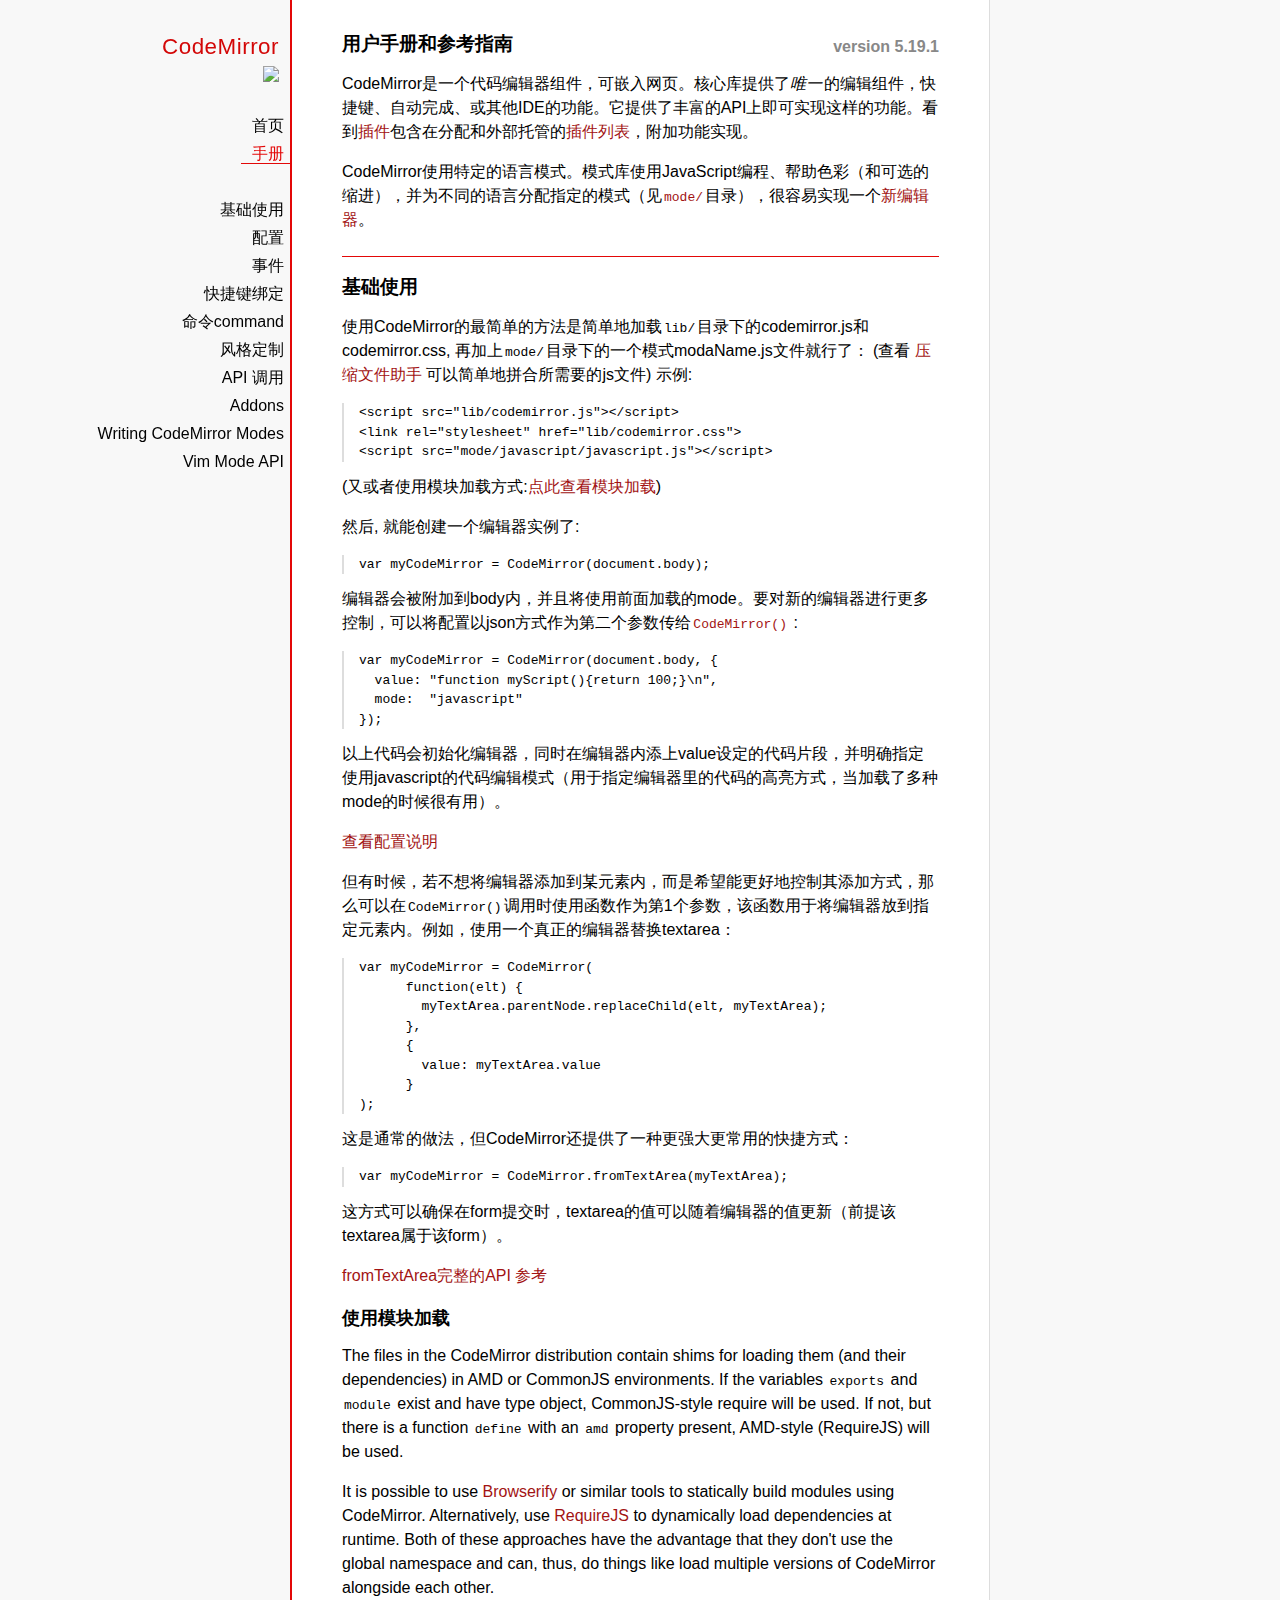
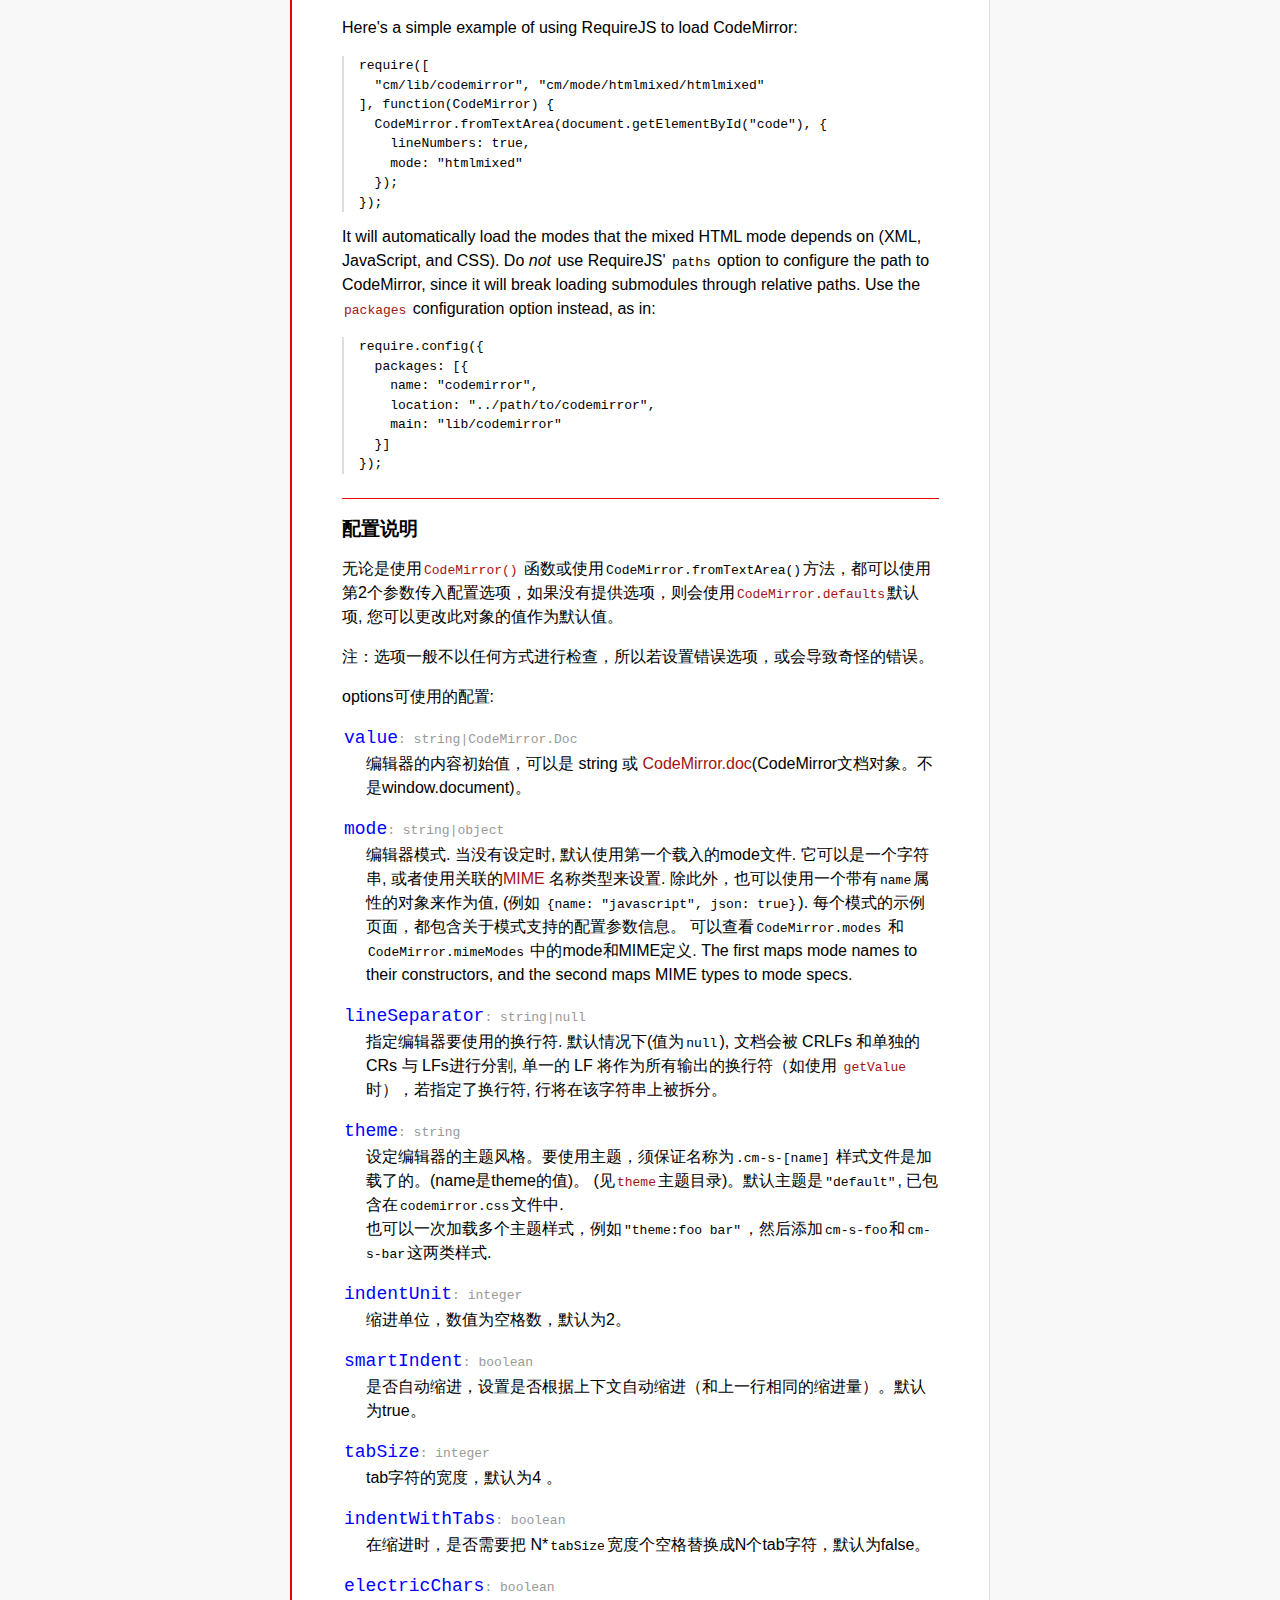
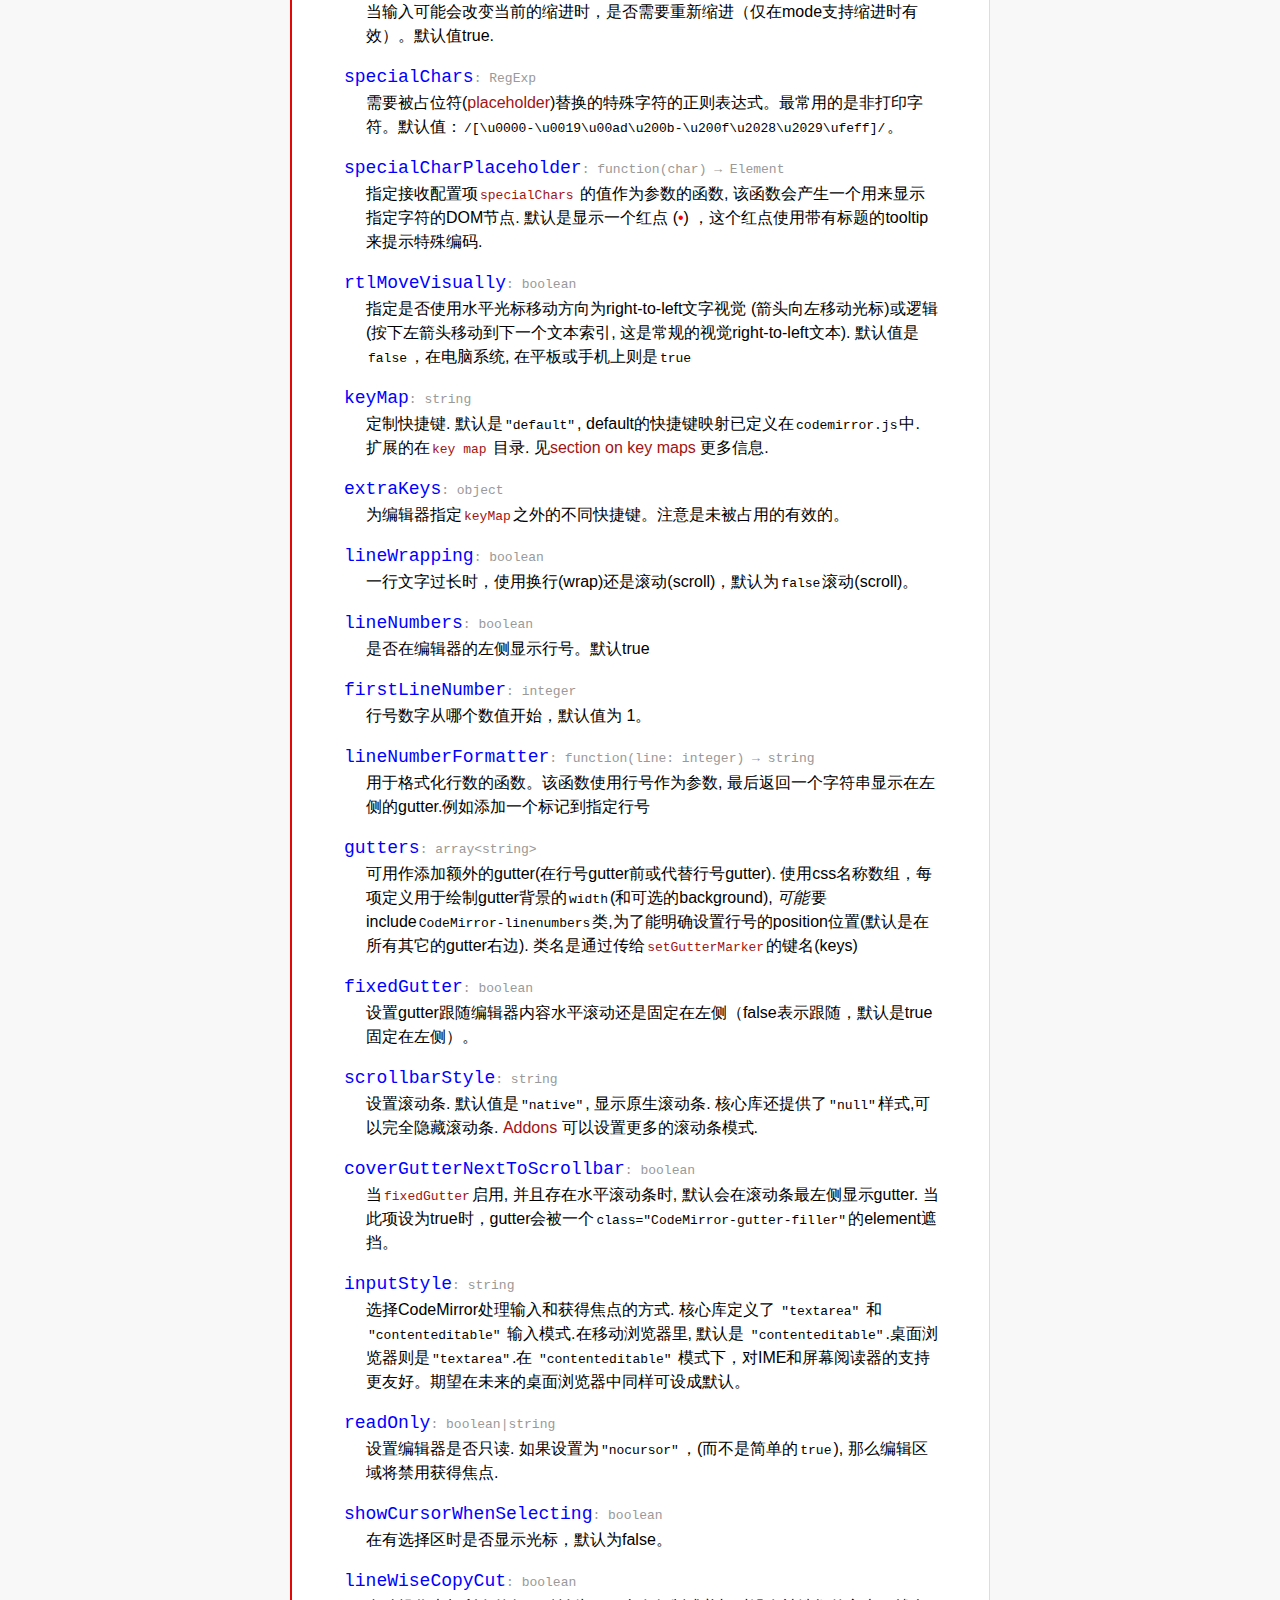
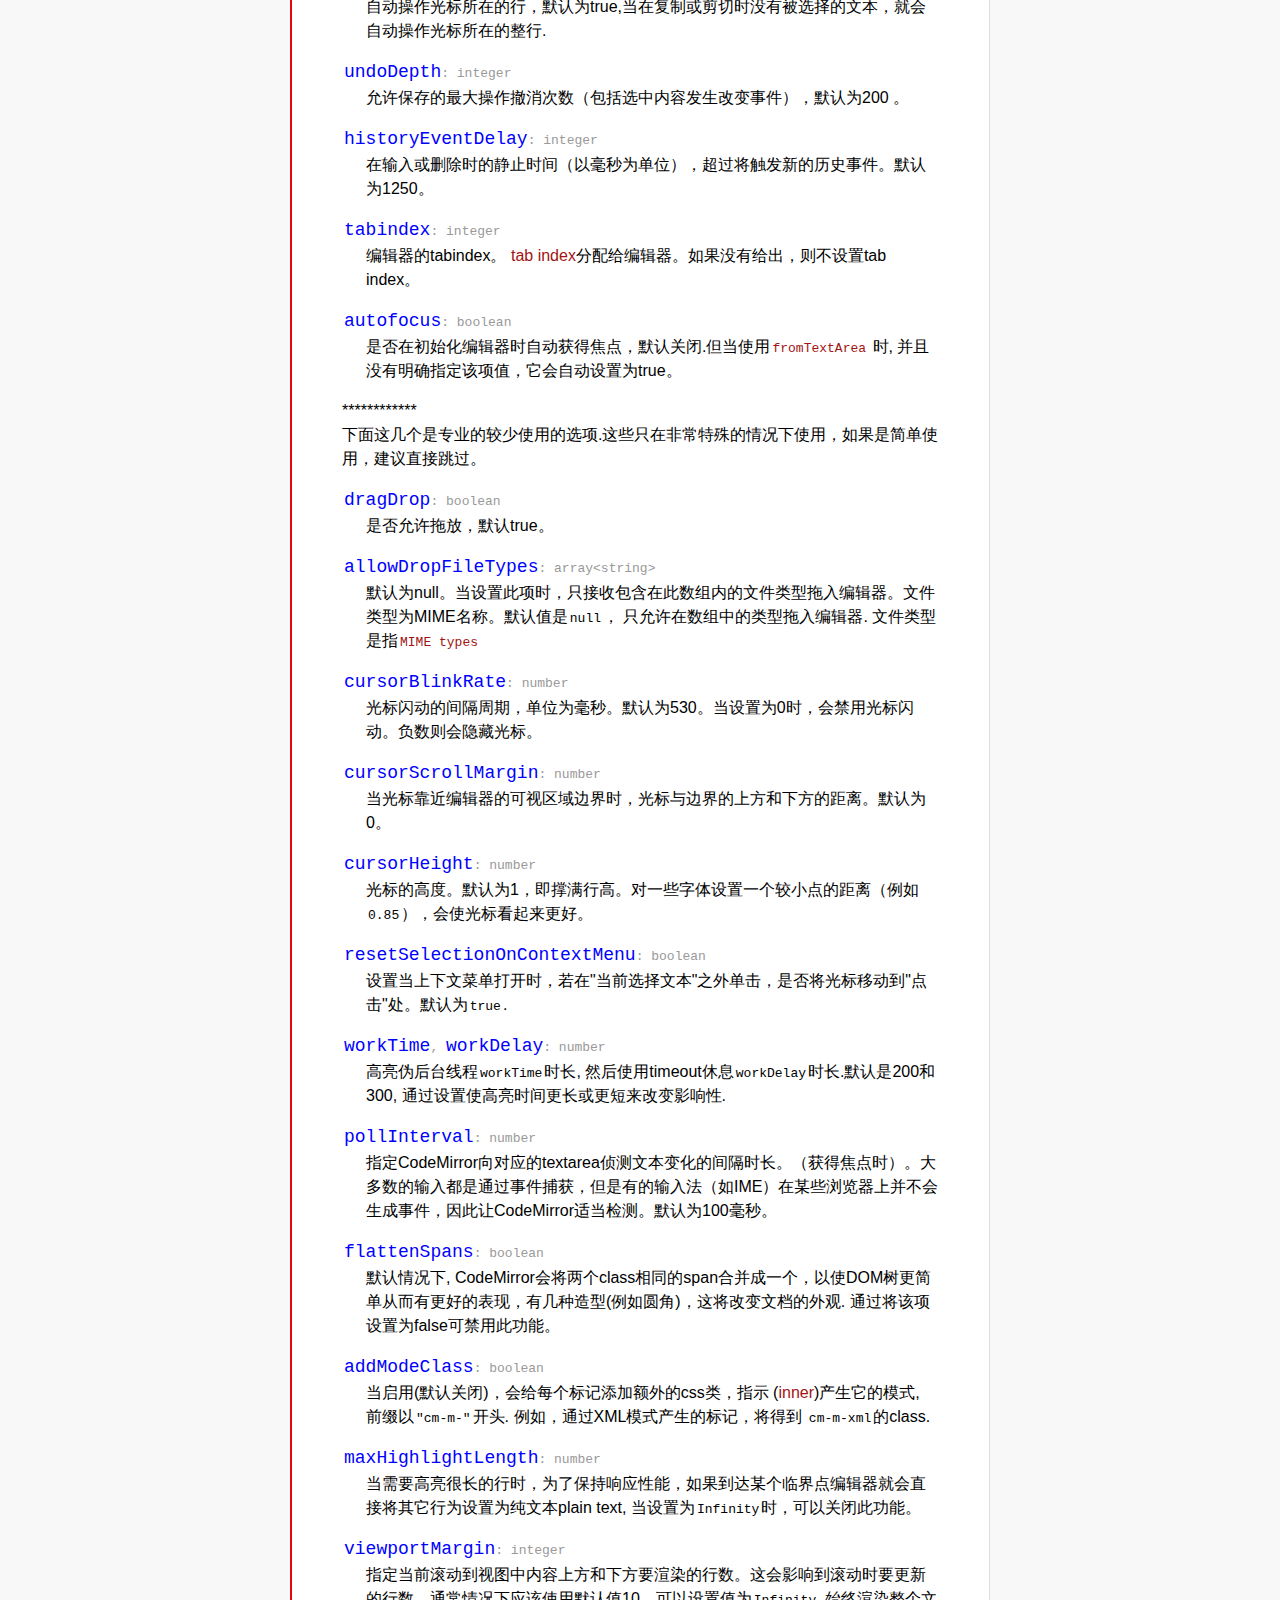
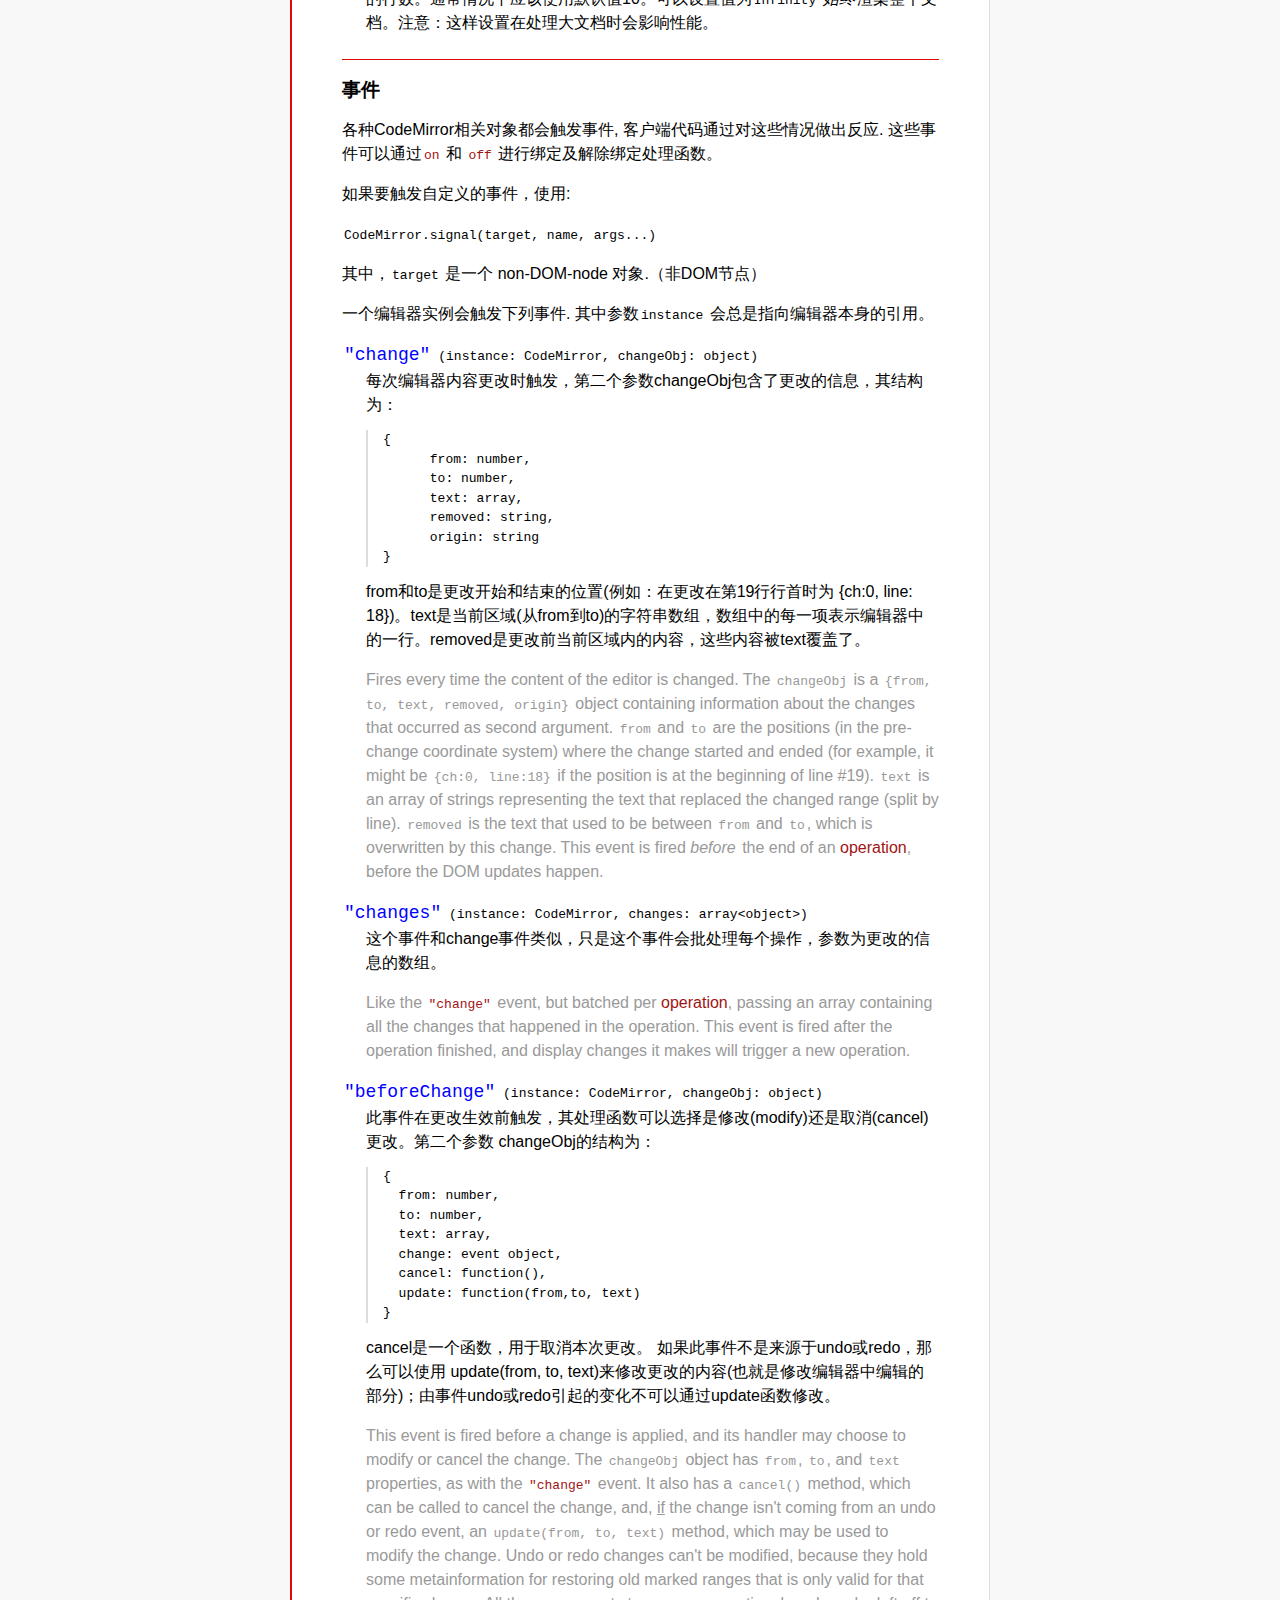
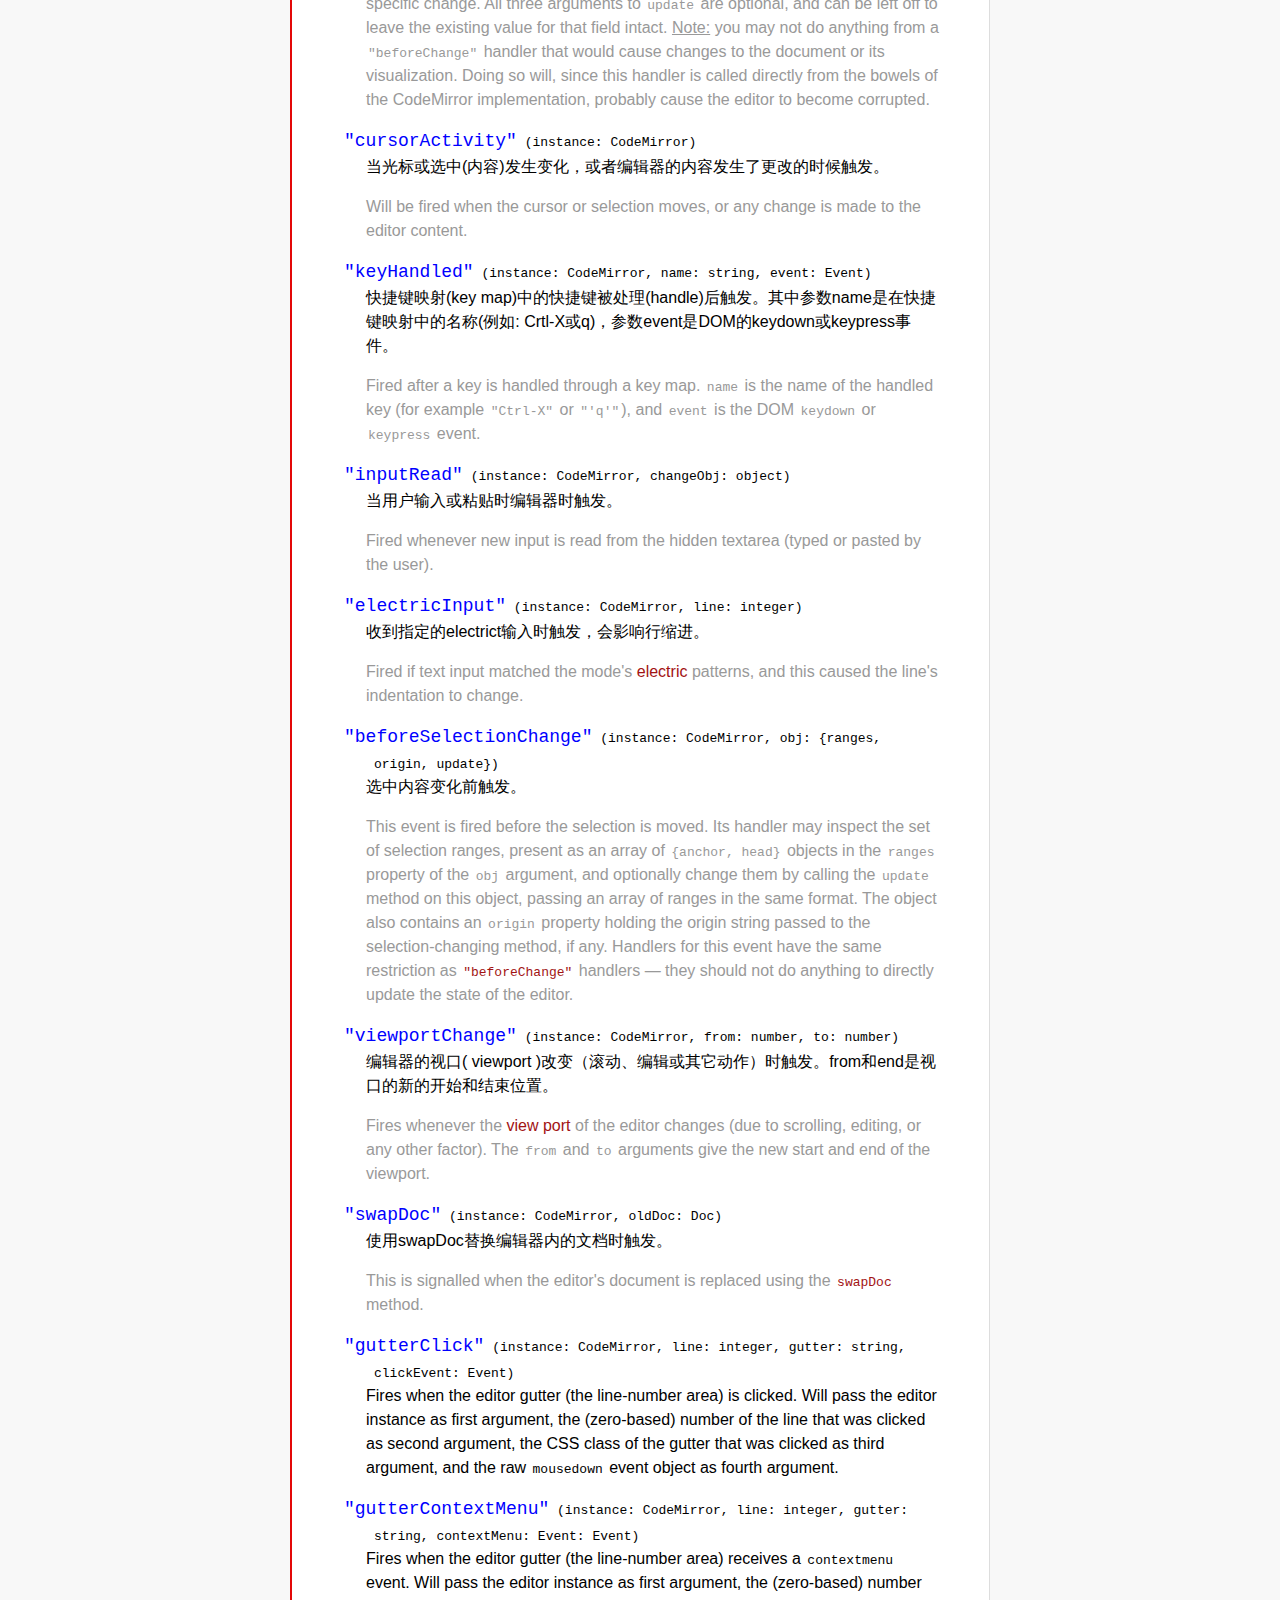
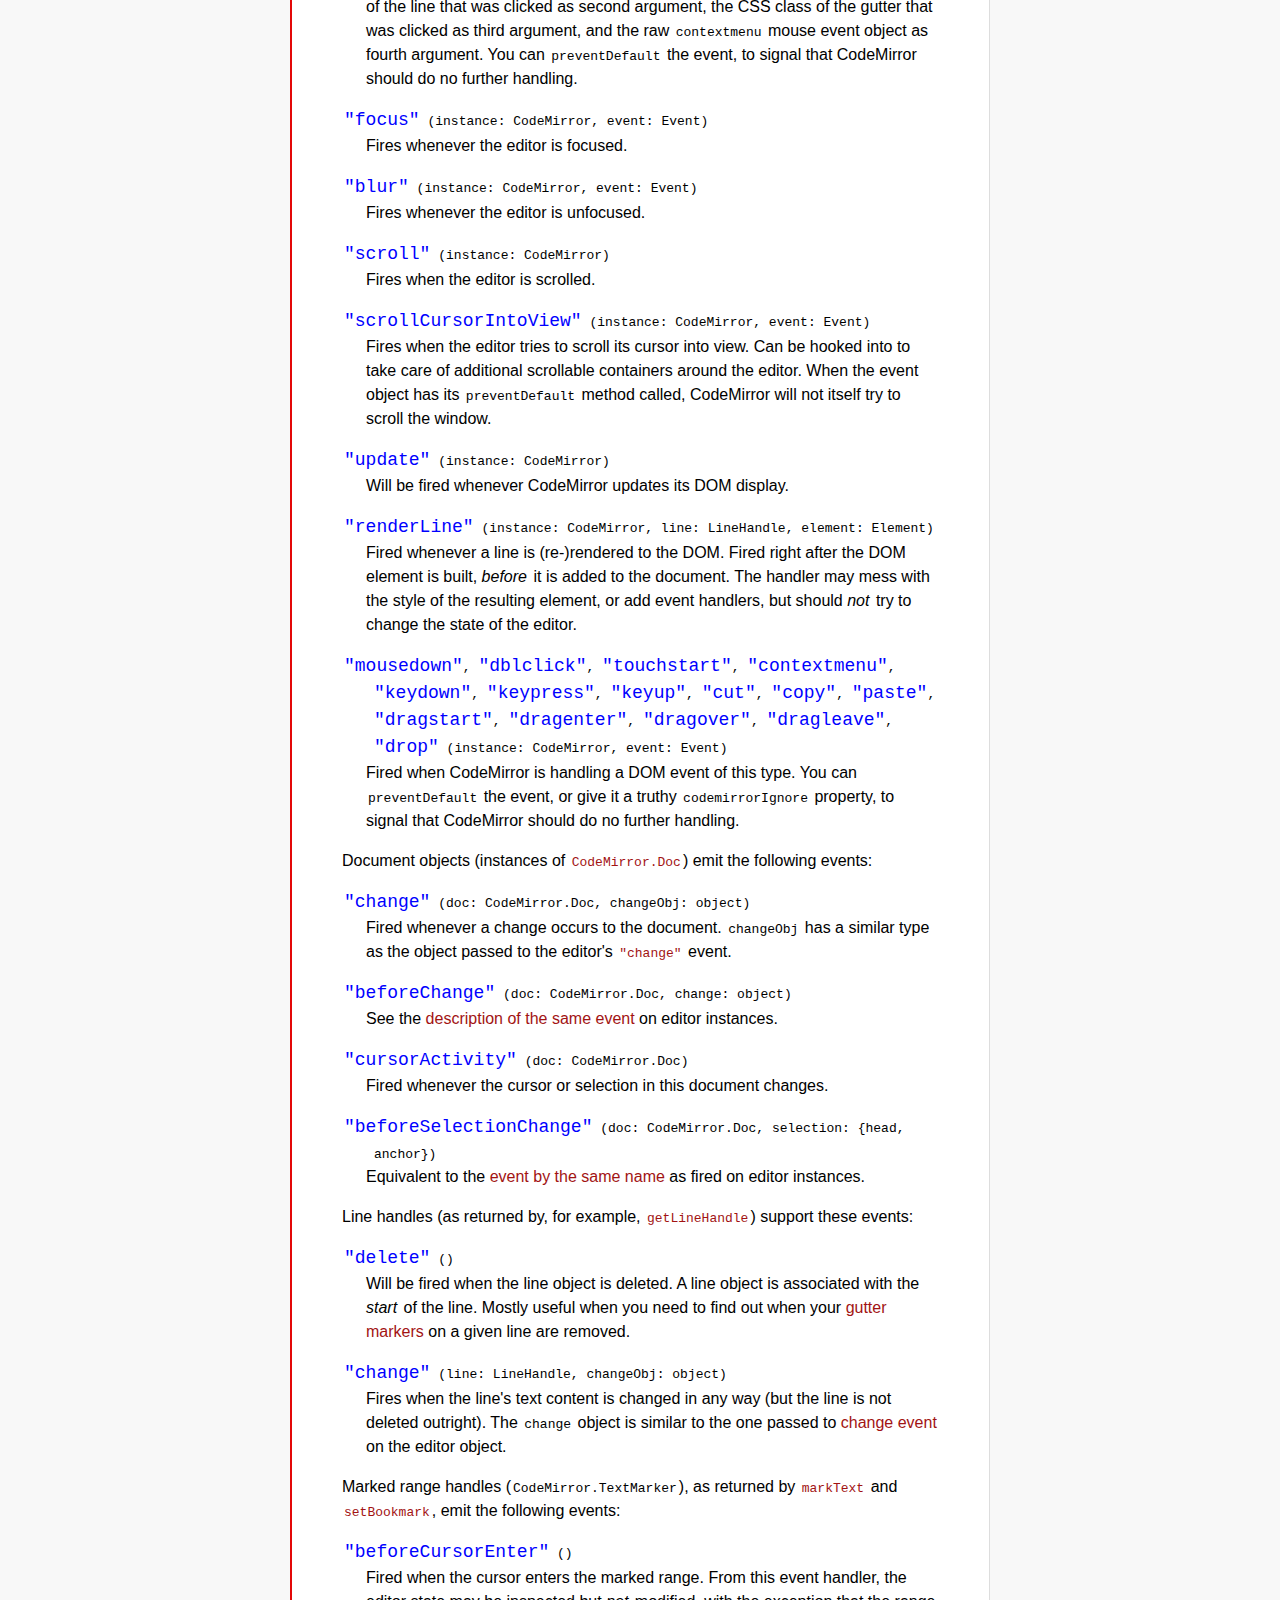
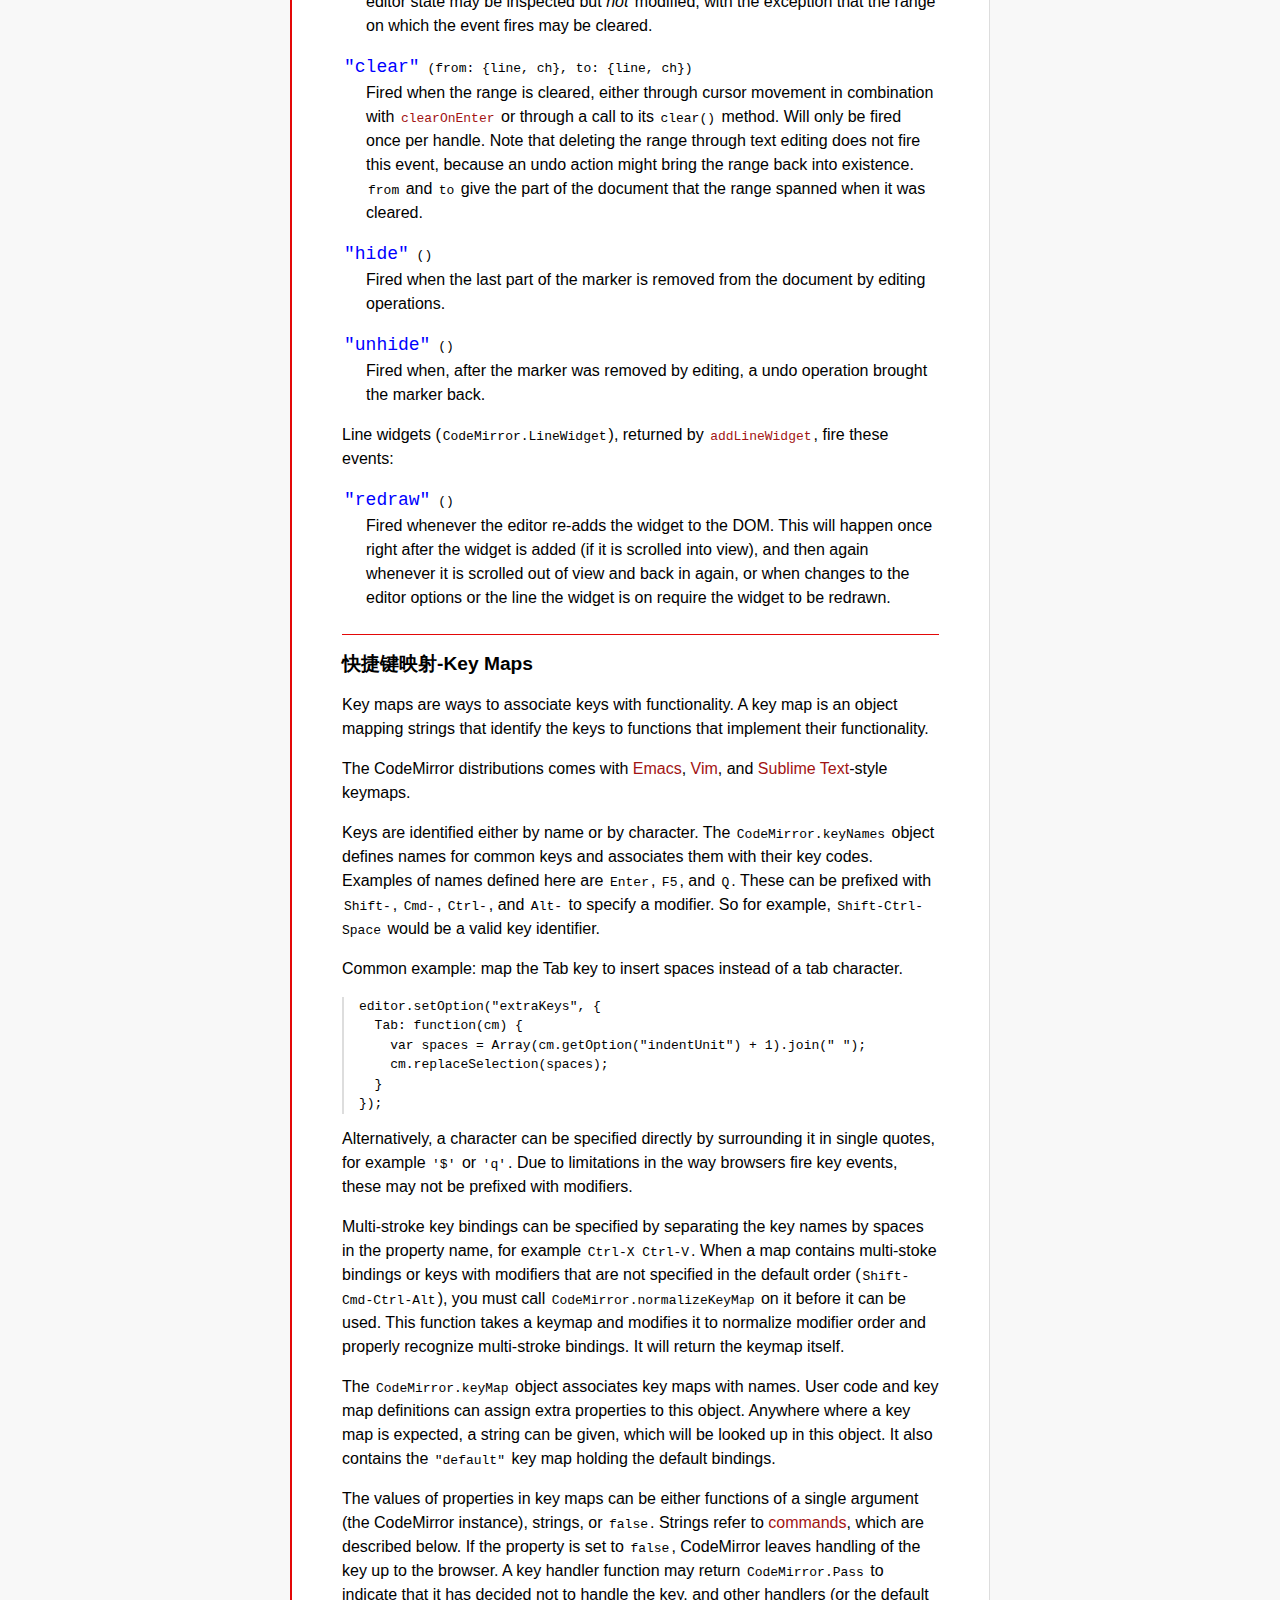
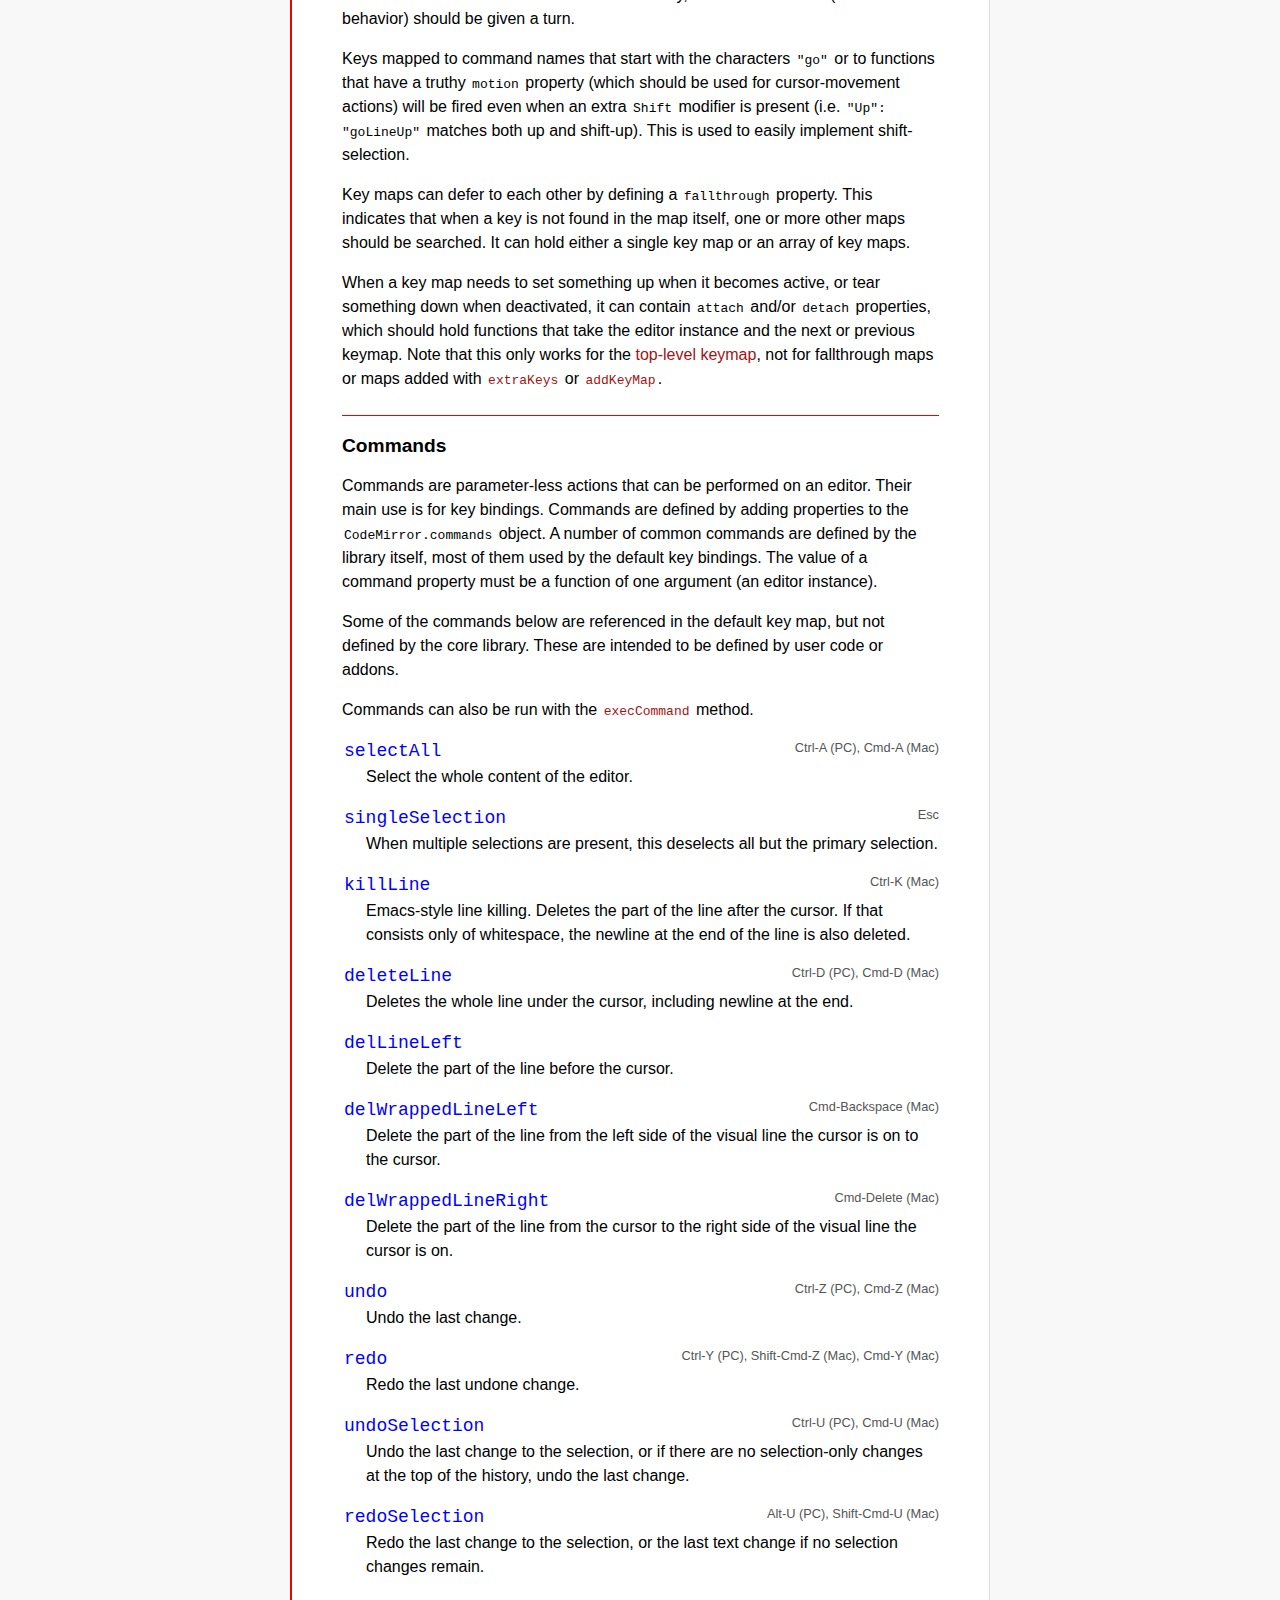
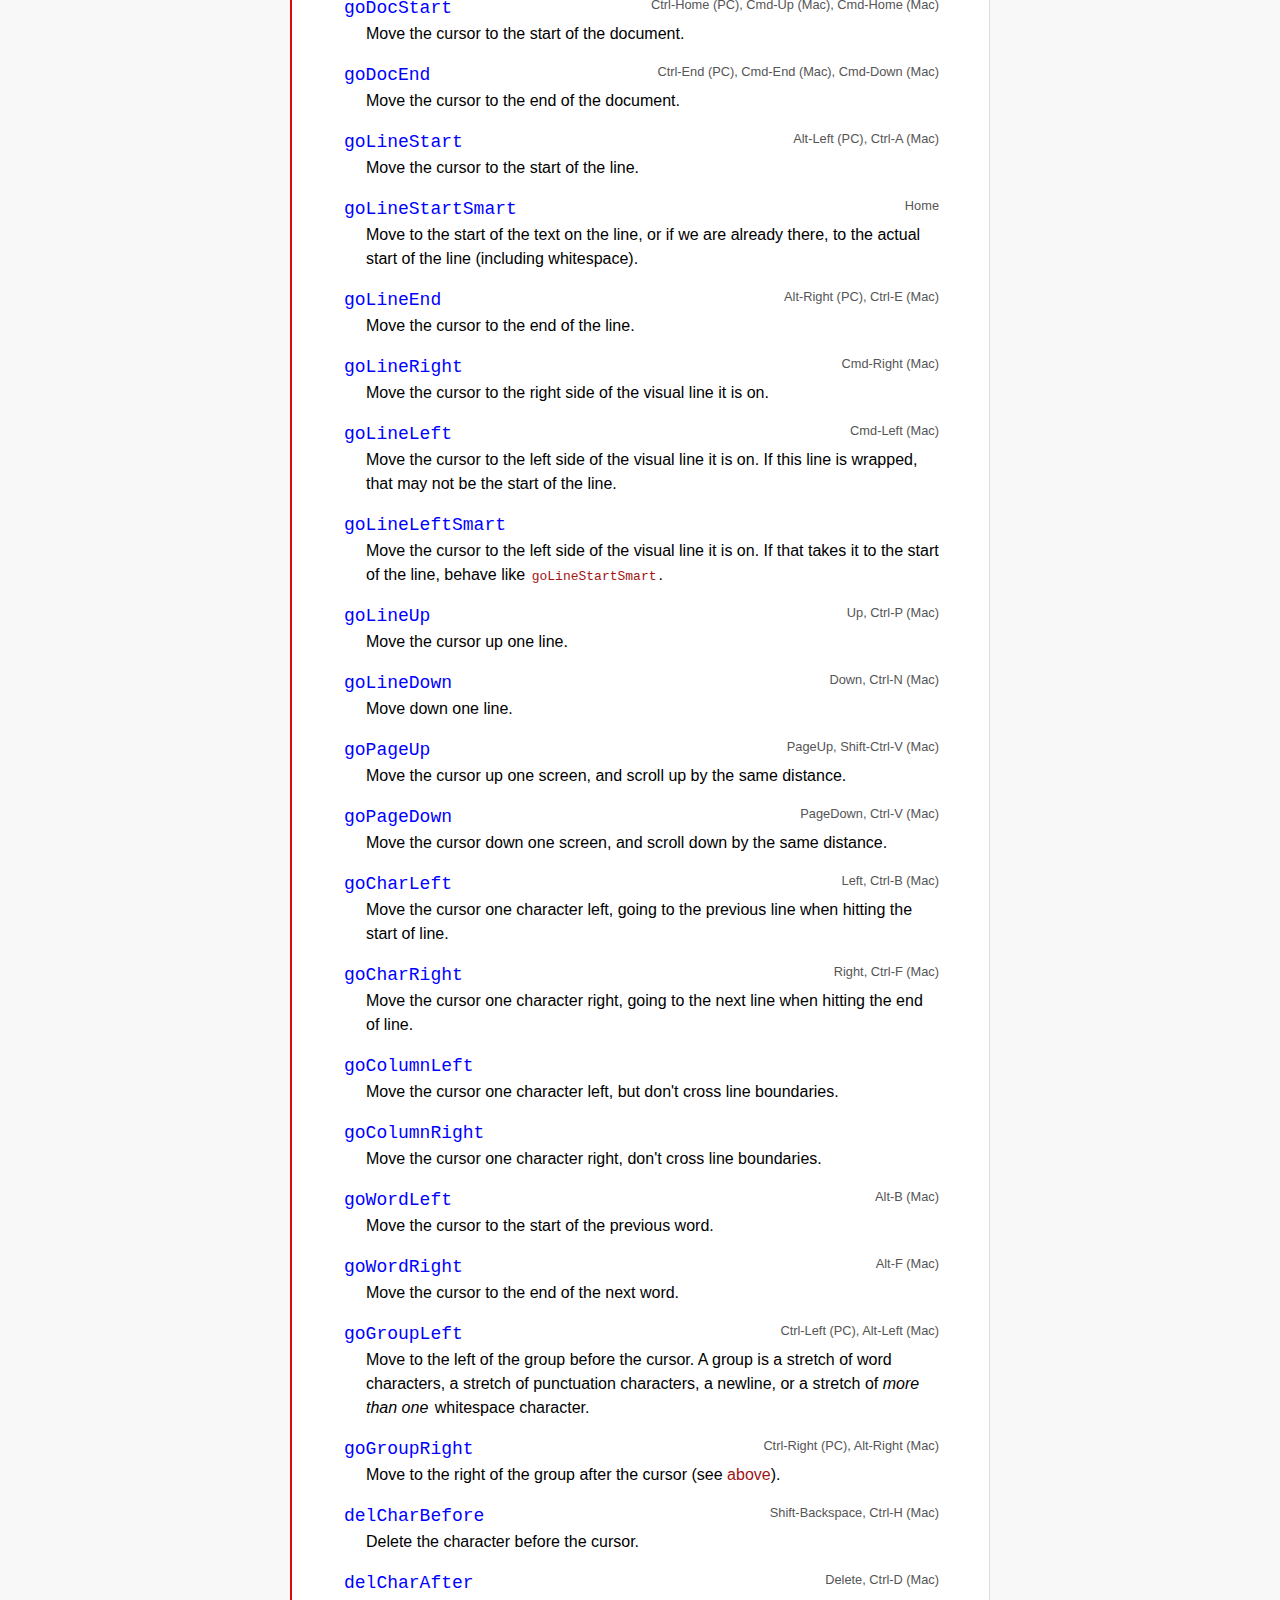
==== commit e590e30c: "小部分处理" ====
--- a/doc/manual.html
+++ b/doc/manual.html
@@ -23,6 +23,7 @@
   span.keybinding { position: absolute; right: 0; font-size: 80%; color: #555; text-indent: 0; }
   dt strong { text-decoration: none; font-size: 18px; font-weight: 500; color: #00f; }
   #config dt code {color: #999;}
+  .dd-en {color: #999}
 </style>
 
 <div id=nav>
@@ -326,21 +327,25 @@
 <section id=events>
     <h2>事件</h2>
 
-    <p>Various CodeMirror-related objects emit events, which allow
-    client code to react to various situations. Handlers for such
-    events can be registered with the <a href="#on"><code>on</code></a>
-    and <a href="#off"><code>off</code></a> methods on the objects
-    that the event fires on. To fire your own events,
-    use <code>CodeMirror.signal(target, name, args...)</code>,
-    where <code>target</code> is a non-DOM-node object.</p>
-
-    <p>An editor instance fires the following events.
-    The <code>instance</code> argument always refers to the editor
-    itself.</p>
+    <p>各种CodeMirror相关对象都会触发事件, 客户端代码通过对这些情况做出反应. 这些事件可以通过<a href="#on"><code>on</code></a>
+    和 <a href="#off"><code>off</code></a> 进行绑定及解除绑定处理函数。</p>
+    <p>如果要触发自定义的事件，使用:</p>
+    <p><code>CodeMirror.signal(target, name, args...)</code></p>
+    <p>其中，<code>target</code> 是一个 non-DOM-node 对象.（非DOM节点）</p>
+    <p>一个编辑器实例会触发下列事件. 其中参数<code>instance</code> 会总是指向编辑器本身的引用。</p>
 
     <dl>
+      <!--change-->
       <dt id="event_change"><code><strong>"change"</strong> (instance: CodeMirror, changeObj: object)</code></dt>
-      <dd>Fires every time the content of the editor is changed.
+      <dd>每次编辑器内容更改时触发，第二个参数changeObj包含了更改的信息，其结构为：<br />
+      <pre data-lang="javascript">{
+      from: number,
+      to: number,
+      text: array,
+      removed: string,
+      origin: string
+}</pre>from和to是更改开始和结束的位置(例如：在更改在第19行行首时为 {ch:0, line: 18})。text是当前区域(从from到to)的字符串数组，数组中的每一项表示编辑器中的一行。removed是更改前当前区域内的内容，这些内容被text覆盖了。</dd>
+      <dd class="dd-en">Fires every time the content of the editor is changed.
       The <code>changeObj</code> is a <code>{from, to, text, removed,
       origin}</code> object containing information about the changes
       that occurred as second argument. <code>from</code>
@@ -356,15 +361,28 @@
       an <a href="#operation">operation</a>, before the DOM updates
       happen.</dd>
 
+      <!-- changes -->
       <dt id="event_changes"><code><strong>"changes"</strong> (instance: CodeMirror, changes: array&lt;object&gt;)</code></dt>
-      <dd>Like the <a href="#event_change"><code>"change"</code></a>
+      <dd>这个事件和change事件类似，只是这个事件会批处理每个操作，参数为更改的信息的数组。</dd>
+      <dd class="dd-en">Like the <a href="#event_change"><code>"change"</code></a>
       event, but batched per <a href="#operation">operation</a>,
       passing an array containing all the changes that happened in the
       operation. This event is fired after the operation finished, and
       display changes it makes will trigger a new operation.</dd>
 
       <dt id="event_beforeChange"><code><strong>"beforeChange"</strong> (instance: CodeMirror, changeObj: object)</code></dt>
-      <dd>This event is fired before a change is applied, and its
+      <dd>此事件在更改生效前触发，其处理函数可以选择是修改(modify)还是取消(cancel)更改。第二个参数 changeObj的结构为：
+      <pre data="javascript">{
+  from: number,
+  to: number,
+  text: array,
+  change: event object,
+  cancel: function(),
+  update: function(from,to, text)
+}
+</pre>cancel是一个函数，用于取消本次更改。 如果此事件不是来源于undo或redo，那么可以使用 update(from, to, text)来修改更改的内容(也就是修改编辑器中编辑的部分)；由事件undo或redo引起的变化不可以通过update函数修改。</dd>
+
+      <dd class="dd-en">This event is fired before a change is applied, and its
       handler may choose to modify or cancel the change.
       The <code>changeObj</code> object
       has <code>from</code>, <code>to</code>, and <code>text</code>
@@ -386,28 +404,37 @@
       implementation, probably cause the editor to become
       corrupted.</dd>
 
+      <!-- cursor activety -->
       <dt id="event_cursorActivity"><code><strong>"cursorActivity"</strong> (instance: CodeMirror)</code></dt>
-      <dd>Will be fired when the cursor or selection moves, or any
+      <dd>当光标或选中(内容)发生变化，或者编辑器的内容发生了更改的时候触发。</dd>
+      <dd class="dd-en">Will be fired when the cursor or selection moves, or any
       change is made to the editor content.</dd>
-
+      <!-- key handled -->
       <dt id="event_keyHandled"><code><strong>"keyHandled"</strong> (instance: CodeMirror, name: string, event: Event)</code></dt>
-      <dd>Fired after a key is handled through a
+      <dd>快捷键映射(key map)中的快捷键被处理(handle)后触发。其中参数name是在快捷键映射中的名称(例如: Crtl-X或q)，参数event是DOM的keydown或keypress事件。</dd>
+      <dd class="dd-en">Fired after a key is handled through a
       key map. <code>name</code> is the name of the handled key (for
       example <code>"Ctrl-X"</code> or <code>"'q'"</code>),
       and <code>event</code> is the DOM <code>keydown</code>
       or <code>keypress</code> event.</dd>
 
+      <!-- input read -->
       <dt id="event_inputRead"><code><strong>"inputRead"</strong> (instance: CodeMirror, changeObj: object)</code></dt>
-      <dd>Fired whenever new input is read from the hidden textarea
+      <dd>当用户输入或粘贴时编辑器时触发。</dd>
+      <dd class="dd-en">Fired whenever new input is read from the hidden textarea
       (typed or pasted by the user).</dd>
 
+      <!-- electric input -->
       <dt id="event_electricInput"><code><strong>"electricInput"</strong> (instance: CodeMirror, line: integer)</code></dt>
-      <dd>Fired if text input matched the
+      <dd>收到指定的electrict输入时触发，会影响行缩进。</dd>
+      <dd class="dd-en">Fired if text input matched the
       mode's <a href="#option_electricChars">electric</a> patterns,
       and this caused the line's indentation to change.</dd>
 
+      <!-- before selection change -->
       <dt id="event_beforeSelectionChange"><code><strong>"beforeSelectionChange"</strong> (instance: CodeMirror, obj: {ranges, origin, update})</code></dt>
-      <dd>This event is fired before the selection is moved. Its
+      <dd>选中内容变化前触发。</dd>
+      <dd class="dd-en">This event is fired before the selection is moved. Its
       handler may inspect the set of selection ranges, present as an
       array of <code>{anchor, head}</code> objects in
       the <code>ranges</code> property of the <code>obj</code>
@@ -421,17 +448,22 @@
       handlers — they should not do anything to directly update the
       state of the editor.</dd>
 
+      <!-- viewport change -->
       <dt id="event_viewportChange"><code><strong>"viewportChange"</strong> (instance: CodeMirror, from: number, to: number)</code></dt>
-      <dd>Fires whenever the <a href="#getViewport">view port</a> of
+      <dd>编辑器的视口( viewport )改变（滚动、编辑或其它动作）时触发。from和end是视口的新的开始和结束位置。</dd>
+      <dd class="dd-en">Fires whenever the <a href="#getViewport">view port</a> of
       the editor changes (due to scrolling, editing, or any other
       factor). The <code>from</code> and <code>to</code> arguments
       give the new start and end of the viewport.</dd>
 
+      <!-- swapDoc -->
       <dt id="event_swapDoc"><code><strong>"swapDoc"</strong> (instance: CodeMirror, oldDoc: Doc)</code></dt>
-      <dd>This is signalled when the editor's document is replaced
+      <dd>使用swapDoc替换编辑器内的文档时触发。</dd>
+      <dd class="dd-en">This is signalled when the editor's document is replaced
       using the <a href="#swapDoc"><code>swapDoc</code></a>
       method.</dd>
 
+      <!--  -->
       <dt id="event_gutterClick"><code><strong>"gutterClick"</strong> (instance: CodeMirror, line: integer, gutter: string, clickEvent: Event)</code></dt>
       <dd>Fires when the editor gutter (the line-number area) is
       clicked. Will pass the editor instance as first argument, the
@@ -440,6 +472,7 @@
       argument, and the raw <code>mousedown</code> event object as
       fourth argument.</dd>
 
+      <!--  -->
       <dt id="event_gutterContextMenu"><code><strong>"gutterContextMenu"</strong> (instance: CodeMirror, line: integer, gutter: string, contextMenu: Event: Event)</code></dt>
       <dd>Fires when the editor gutter (the line-number area)
       receives a <code>contextmenu</code> event. Will pass the editor
@@ -450,15 +483,19 @@
       You can <code>preventDefault</code> the event, to signal that
       CodeMirror should do no further handling.</dd>
 
+      <!--  -->
       <dt id="event_focus"><code><strong>"focus"</strong> (instance: CodeMirror, event: Event)</code></dt>
       <dd>Fires whenever the editor is focused.</dd>
 
+      <!--  -->
       <dt id="event_blur"><code><strong>"blur"</strong> (instance: CodeMirror, event: Event)</code></dt>
       <dd>Fires whenever the editor is unfocused.</dd>
 
+      <!--  -->
       <dt id="event_scroll"><code><strong>"scroll"</strong> (instance: CodeMirror)</code></dt>
       <dd>Fires when the editor is scrolled.</dd>
 
+      <!--  -->
       <dt id="event_scrollCursorIntoView"><code><strong>"scrollCursorIntoView"</strong> (instance: CodeMirror, event: Event)</code></dt>
       <dd>Fires when the editor tries to scroll its cursor into view.
       Can be hooked into to take care of additional scrollable
@@ -466,9 +503,11 @@
       its <code>preventDefault</code> method called, CodeMirror will
       not itself try to scroll the window.</dd>
 
+      <!--  -->
       <dt id="event_update"><code><strong>"update"</strong> (instance: CodeMirror)</code></dt>
       <dd>Will be fired whenever CodeMirror updates its DOM display.</dd>
 
+      <!--  -->
       <dt id="event_renderLine"><code><strong>"renderLine"</strong> (instance: CodeMirror, line: LineHandle, element: Element)</code></dt>
       <dd>Fired whenever a line is (re-)rendered to the DOM. Fired
       right after the DOM element is built, <em>before</em> it is
@@ -476,6 +515,7 @@
       the resulting element, or add event handlers, but
       should <em>not</em> try to change the state of the editor.</dd>
 
+      <!--  -->
       <dt id="event_dom"><code><strong>"mousedown"</strong>,
       <strong>"dblclick"</strong>, <strong>"touchstart"</strong>, <strong>"contextmenu"</strong>,
       <strong>"keydown"</strong>, <strong>"keypress"</strong>,
@@ -495,6 +535,7 @@
     following events:</p>
 
     <dl>
+      <!--  -->
       <dt id="event_doc_change"><code><strong>"change"</strong> (doc: CodeMirror.Doc, changeObj: object)</code></dt>
       <dd>Fired whenever a change occurs to the
       document. <code>changeObj</code> has a similar type as the
@@ -502,14 +543,17 @@
       editor's <a href="#event_change"><code>"change"</code></a>
       event.</dd>
 
+      <!--  -->
       <dt id="event_doc_beforeChange"><code><strong>"beforeChange"</strong> (doc: CodeMirror.Doc, change: object)</code></dt>
       <dd>See the <a href="#event_beforeChange">description of the
       same event</a> on editor instances.</dd>
 
+      <!--  -->
       <dt id="event_doc_cursorActivity"><code><strong>"cursorActivity"</strong> (doc: CodeMirror.Doc)</code></dt>
       <dd>Fired whenever the cursor or selection in this document
       changes.</dd>
 
+      <!--  -->
       <dt id="event_doc_beforeSelectionChange"><code><strong>"beforeSelectionChange"</strong> (doc: CodeMirror.Doc, selection: {head, anchor})</code></dt>
       <dd>Equivalent to
       the <a href="#event_beforeSelectionChange">event by the same
@@ -521,11 +565,13 @@
     support these events:</p>
 
     <dl>
+      <!--  -->
       <dt id="event_delete"><code><strong>"delete"</strong> ()</code></dt>
       <dd>Will be fired when the line object is deleted. A line object
       is associated with the <em>start</em> of the line. Mostly useful
       when you need to find out when your <a href="#setGutterMarker">gutter
       markers</a> on a given line are removed.</dd>
+      <!--  -->
       <dt id="event_line_change"><code><strong>"change"</strong> (line: LineHandle, changeObj: object)</code></dt>
       <dd>Fires when the line's text content is changed in any way
       (but the line is not deleted outright). The <code>change</code>
@@ -540,11 +586,13 @@
     following events:</p>
 
     <dl>
+      <!--  -->
       <dt id="event_beforeCursorEnter"><code><strong>"beforeCursorEnter"</strong> ()</code></dt>
       <dd>Fired when the cursor enters the marked range. From this
       event handler, the editor state may be inspected
       but <em>not</em> modified, with the exception that the range on
       which the event fires may be cleared.</dd>
+      <!--  -->
       <dt id="event_clear"><code><strong>"clear"</strong> (from: {line, ch}, to: {line, ch})</code></dt>
       <dd>Fired when the range is cleared, either through cursor
       movement in combination
@@ -555,9 +603,11 @@
       might bring the range back into existence. <code>from</code>
       and <code>to</code> give the part of the document that the range
       spanned when it was cleared.</dd>
+      <!--  -->
       <dt id="event_hide"><code><strong>"hide"</strong> ()</code></dt>
       <dd>Fired when the last part of the marker is removed from the
       document by editing operations.</dd>
+      <!--  -->
       <dt id="event_unhide"><code><strong>"unhide"</strong> ()</code></dt>
       <dd>Fired when, after the marker was removed by editing, a undo
       operation brought the marker back.</dd>
@@ -568,6 +618,7 @@
     these events:</p>
 
     <dl>
+      <!--  -->
       <dt id="event_redraw"><code><strong>"redraw"</strong> ()</code></dt>
       <dd>Fired whenever the editor re-adds the widget to the DOM.
       This will happen once right after the widget is added (if it is
@@ -579,7 +630,7 @@
 </section>
 
 <section id=keymaps>
-    <h2>Key Maps</h2>
+    <h2>快捷键映射-Key Maps</h2>
 
     <p>Key maps are ways to associate keys with functionality. A key map
     is an object mapping strings that identify the keys to functions
@@ -880,6 +931,7 @@
     this file serve the following roles:</p>
 
     <dl>
+      <!--  -->
       <dt id="class_CodeMirror"><code><strong>CodeMirror</strong></code></dt>
       <dd>The outer element of the editor. This should be used for the
       editor width, height, borders and positioning. Can also be used
@@ -891,20 +943,24 @@
       the <a href="#option_viewportMargin"><code>viewportMargin</code>
       option</a> to <code>Infinity</code> when doing this.</dd>
 
+      <!--  -->
       <dt id="class_CodeMirror_focused"><code><strong>CodeMirror-focused</strong></code></dt>
       <dd>Whenever the editor is focused, the top element gets this
       class. This is used to hide the cursor and give the selection a
       different color when the editor is not focused.</dd>
 
+      <!--  -->
       <dt id="class_CodeMirror_gutters"><code><strong>CodeMirror-gutters</strong></code></dt>
       <dd>This is the backdrop for all gutters. Use it to set the
       default gutter background color, and optionally add a border on
       the right of the gutters.</dd>
 
+      <!--  -->
       <dt id="class_CodeMirror_linenumbers"><code><strong>CodeMirror-linenumbers</strong></code></dt>
       <dd>Use this for giving a background or width to the line number
       gutter.</dd>
 
+      <!--  -->
       <dt id="class_CodeMirror_linenumber"><code><strong>CodeMirror-linenumber</strong></code></dt>
       <dd>Used to style the actual individual line numbers. These
       won't be children of the <code>CodeMirror-linenumbers</code>
@@ -912,18 +968,22 @@
       overlay it. Use this to set alignment and text properties for
       the line numbers.</dd>
 
+      <!--  -->
       <dt id="class_CodeMirror_lines"><code><strong>CodeMirror-lines</strong></code></dt>
       <dd>The visible lines. This is where you specify vertical
       padding for the editor content.</dd>
 
+      <!--  -->
       <dt id="class_CodeMirror_cursor"><code><strong>CodeMirror-cursor</strong></code></dt>
       <dd>The cursor is a block element that is absolutely positioned.
       You can make it look whichever way you want.</dd>
 
+      <!--  -->
       <dt id="class_CodeMirror_selected"><code><strong>CodeMirror-selected</strong></code></dt>
       <dd>The selection is represented by <code>span</code> elements
       with this class.</dd>
 
+      <!--  -->
       <dt id="class_CodeMirror_matchingbracket"><code><strong>CodeMirror-matchingbracket</strong></code>,
         <code><strong>CodeMirror-nonmatchingbracket</strong></code></dt>
       <dd>These are used to style matched (or unmatched) brackets.</dd>
@@ -987,18 +1047,22 @@
     <h3 id="api_content">Content manipulation methods</h3>
 
     <dl>
+      <!--  -->
       <dt id="getValue"><code><strong>doc.getValue</strong>(?separator: string) → string</code></dt>
       <dd>Get the current editor content. You can pass it an optional
       argument to specify the string to be used to separate lines
       (defaults to <code>"\n"</code>).</dd>
+      <!--  -->
       <dt id="setValue"><code><strong>doc.setValue</strong>(content: string)</code></dt>
       <dd>Set the editor content.</dd>
 
+      <!--  -->
       <dt id="getRange"><code><strong>doc.getRange</strong>(from: {line, ch}, to: {line, ch}, ?separator: string) → string</code></dt>
       <dd>Get the text between the given points in the editor, which
       should be <code>{line, ch}</code> objects. An optional third
       argument can be given to indicate the line separator string to
       use (defaults to <code>"\n"</code>).</dd>
+      <!--  -->
       <dt id="replaceRange"><code><strong>doc.replaceRange</strong>(replacement: string, from: {line, ch}, to: {line, ch}, ?origin: string)</code></dt>
       <dd>Replace the part of the document between <code>from</code>
       and <code>to</code> with the given string. <code>from</code>
@@ -1011,28 +1075,35 @@
       can be merged with previous history events, in the way described
       for <a href="#selection_origin">selection origins</a>.</dd>
 
+      <!--  -->
       <dt id="getLine"><code><strong>doc.getLine</strong>(n: integer) → string</code></dt>
       <dd>Get the content of line <code>n</code>.</dd>
 
+      <!--  -->
       <dt id="lineCount"><code><strong>doc.lineCount</strong>() → integer</code></dt>
       <dd>Get the number of lines in the editor.</dd>
+      <!--  -->
       <dt id="firstLine"><code><strong>doc.firstLine</strong>() → integer</code></dt>
       <dd>Get the first line of the editor. This will
       usually be zero but for <a href="#linkedDoc_from">linked sub-views</a>,
       or <a href="#api_doc">documents</a> instantiated with a non-zero
       first line, it might return other values.</dd>
+      <!--  -->
       <dt id="lastLine"><code><strong>doc.lastLine</strong>() → integer</code></dt>
       <dd>Get the last line of the editor. This will
       usually be <code>doc.lineCount() - 1</code>,
       but for <a href="#linkedDoc_from">linked sub-views</a>,
       it might return other values.</dd>
 
+      <!--  -->
       <dt id="getLineHandle"><code><strong>doc.getLineHandle</strong>(num: integer) → LineHandle</code></dt>
       <dd>Fetches the line handle for the given line number.</dd>
+      <!--  -->
       <dt id="getLineNumber"><code><strong>doc.getLineNumber</strong>(handle: LineHandle) → integer</code></dt>
       <dd>Given a line handle, returns the current position of that
       line (or <code>null</code> when it is no longer in the
       document).</dd>
+      <!--  -->
       <dt id="eachLine"><code><strong>doc.eachLine</strong>(f: (line: LineHandle))</code></dt>
       <dt><code><strong>doc.eachLine</strong>(start: integer, end: integer, f: (line: LineHandle))</code></dt>
       <dd>Iterate over the whole document, or if <code>start</code>
@@ -1045,6 +1116,7 @@
       a <code>text</code> property containing the line's content (as a
       string).</dd>
 
+      <!--  -->
       <dt id="markClean"><code><strong>doc.markClean</strong>()</code></dt>
       <dd>Set the editor content as 'clean', a flag that it will
       retain until it is edited, and which will be set again when such
@@ -1053,6 +1125,7 @@
       of <a href="#changeGeneration"><code>changeGeneration</code></a>,
       which allows multiple subsystems to track different notions of
       cleanness without interfering.</dd>
+      <!--  -->
       <dt id="changeGeneration"><code><strong>doc.changeGeneration</strong>(?closeEvent: boolean) → integer</code></dt>
       <dd>Returns a number that can later be passed
       to <a href="#isClean"><code>isClean</code></a> to test whether
@@ -1061,6 +1134,7 @@
       will be ‘closed’, meaning it can't be combined with further
       changes (rapid typing or deleting events are typically
       combined).</dd>
+      <!--  -->
       <dt id="isClean"><code><strong>doc.isClean</strong>(?generation: integer) → boolean</code></dt>
       <dd>Returns whether the document is currently clean — not
       modified since initialization or the last call
@@ -1073,15 +1147,18 @@
     <h3 id="api_selection">Cursor and selection methods</h3>
 
     <dl>
+      <!--  -->
       <dt id="getSelection"><code><strong>doc.getSelection</strong>(?lineSep: string) → string</code></dt>
       <dd>Get the currently selected code. Optionally pass a line
       separator to put between the lines in the output. When multiple
       selections are present, they are concatenated with instances
       of <code>lineSep</code> in between.</dd>
+      <!--  -->
       <dt id="getSelections"><code><strong>doc.getSelections</strong>(?lineSep: string) → array&lt;string&gt;</code></dt>
       <dd>Returns an array containing a string for each selection,
       representing the content of the selections.</dd>
 
+      <!--  -->
       <dt id="replaceSelection"><code><strong>doc.replaceSelection</strong>(replacement: string, ?select: string)</code></dt>
       <dd>Replace the selection(s) with the given string. By default,
       the new selection ends up after the inserted text. The
@@ -1089,6 +1166,7 @@
       this—passing <code>"around"</code> will cause the new text to be
       selected, passing <code>"start"</code> will collapse the
       selection to the start of the inserted text.</dd>
+      <!--  -->
       <dt id="replaceSelections"><code><strong>doc.replaceSelections</strong>(replacements: array&lt;string&gt;, ?select: string)</code></dt>
       <dd>The length of the given array should be the same as the
       number of active selections. Replaces the content of the
@@ -1096,6 +1174,7 @@
       The <code>select</code> argument works the same as
       in <a href="#replaceSelection"><code>replaceSelection</code></a>.</dd>
 
+      <!--  -->
       <dt id="getCursor"><code><strong>doc.getCursor</strong>(?start: string) → {line, ch}</code></dt>
       <dd>Retrieve one end of the <em>primary</em>
       selection. <code>start</code> is an optional string indicating
@@ -1106,6 +1185,7 @@
       selection). Omitting the argument is the same as
       passing <code>"head"</code>. A <code>{line, ch}</code> object
       will be returned.</dd>
+      <!--  -->
       <dt id="listSelections"><code><strong>doc.listSelections</strong>() → array&lt;{anchor, head}&gt;</code></dt>
       <dd>Retrieves a list of all current selections. These will
       always be sorted, and never overlap (overlapping selections are
@@ -1113,8 +1193,10 @@
       and <code>head</code> properties referring to <code>{line,
       ch}</code> objects.</dd>
 
+      <!--  -->
       <dt id="somethingSelected"><code><strong>doc.somethingSelected</strong>() → boolean</code></dt>
       <dd>Return true if any text is selected.</dd>
+      <!--  -->
       <dt id="setCursor"><code><strong>doc.setCursor</strong>(pos: {line, ch}|number, ?ch: number, ?options: object)</code></dt>
       <dd>Set the cursor position. You can either pass a
       single <code>{line, ch}</code> object, or the line and the
@@ -1122,15 +1204,18 @@
       selections with a single, empty selection at the given position.
       The supported options are the same as for <a href="#setSelection"><code>setSelection</code></a>.</dd>
 
+      <!--  -->
       <dt id="setSelection"><code><strong>doc.setSelection</strong>(anchor: {line, ch}, ?head: {line, ch}, ?options: object)</code></dt>
       <dd>Set a single selection range. <code>anchor</code>
       and <code>head</code> should be <code>{line, ch}</code>
       objects. <code>head</code> defaults to <code>anchor</code> when
       not given. These options are supported:
       <dl>
+        <!--  -->
         <dt id="selection_scroll"><code><strong>scroll</strong>: boolean</code></dt>
         <dd>Determines whether the selection head should be scrolled
         into view. Defaults to true.</dd>
+        <!--  -->
         <dt id="selection_origin"><code><strong>origin</strong>: string</code></dt>
         <dd>Determines whether the selection history event may be
         merged with the previous one. When an origin starts with the
@@ -1141,6 +1226,7 @@
         old one. When it starts with <code>*</code>, it will always
         replace the previous event (if that had the same origin).
         Built-in motion uses the <code>"+move"</code> origin. User input uses the <code>"+input"</code> origin.</dd>
+        <!--  -->
         <dt id="selection_bias"><code><strong>bias</strong>: number</code></dt>
         <dd>Determine the direction into which the selection endpoints
         should be adjusted when they fall inside
@@ -1151,6 +1237,7 @@
         stuck.</dd>
       </dl></dd>
 
+      <!--  -->
       <dt id="setSelections"><code><strong>doc.setSelections</strong>(ranges: array&lt;{anchor, head}&gt;, ?primary: integer, ?options: object)</code></dt>
       <dd>Sets a new set of selections. There must be at least one
       selection in the given array. When <code>primary</code> is a
@@ -1159,10 +1246,12 @@
       selection, or set to the last range if the previous selection
       had less ranges than the new one. Supports the same options
       as <a href="#setSelection"><code>setSelection</code></a>.</dd>
+      <!--  -->
       <dt id="addSelection"><code><strong>doc.addSelection</strong>(anchor: {line, ch}, ?head: {line, ch})</code></dt>
       <dd>Adds a new selection to the existing set of selections, and
       makes it the primary selection.</dd>
 
+      <!--  -->
       <dt id="extendSelection"><code><strong>doc.extendSelection</strong>(from: {line, ch}, ?to: {line, ch}, ?options: object)</code></dt>
       <dd>Similar
       to <a href="#setSelection"><code>setSelection</code></a>, but
@@ -1175,25 +1264,31 @@
       current anchor). When multiple selections are present, all but
       the primary selection will be dropped by this method.
       Supports the same options as <a href="#setSelection"><code>setSelection</code></a>.</dd>
+      <!--  -->
       <dt id="extendSelections"><code><strong>doc.extendSelections</strong>(heads: array&lt;{line, ch}&gt;, ?options: object)</code></dt>
       <dd>An equivalent
       of <a href="#extendSelection"><code>extendSelection</code></a>
       that acts on all selections at once.</dd>
+      <!--  -->
       <dt id="extendSelectionsBy"><code><strong>doc.extendSelectionsBy</strong>(f: function(range: {anchor, head}) → {line, ch}), ?options: object)</code></dt>
       <dd>Applies the given function to all existing selections, and
       calls <a href="#extendSelections"><code>extendSelections</code></a>
       on the result.</dd>
+      <!--  -->
       <dt id="setExtending"><code><strong>doc.setExtending</strong>(value: boolean)</code></dt>
       <dd>Sets or clears the 'extending' flag, which acts similar to
       the shift key, in that it will cause cursor movement and calls
       to <a href="#extendSelection"><code>extendSelection</code></a>
       to leave the selection anchor in place.</dd>
+      <!--  -->
       <dt id="getExtending"><code><strong>doc.getExtending</strong>() → boolean</code></dt>
       <dd>Get the value of the 'extending' flag.</dd>
 
+      <!--  -->
       <dt id="hasFocus"><code><strong>cm.hasFocus</strong>() → boolean</code></dt>
       <dd>Tells you whether the editor currently has focus.</dd>
 
+      <!--  -->
       <dt id="findPosH"><code><strong>cm.findPosH</strong>(start: {line, ch}, amount: integer, unit: string, visually: boolean) → {line, ch, ?hitSide: boolean}</code></dt>
       <dd>Used to find the target position for horizontal cursor
       motion. <code>start</code> is a <code>{line, ch}</code>
@@ -1207,6 +1302,7 @@
       the motion was clipped by hitting the end or start of the
       document, the returned value will have a <code>hitSide</code>
       property set to true.</dd>
+      <!--  -->
       <dt id="findPosV"><code><strong>cm.findPosV</strong>(start: {line, ch}, amount: integer, unit: string) → {line, ch, ?hitSide: boolean}</code></dt>
       <dd>Similar to <a href="#findPosH"><code>findPosH</code></a>,
       but used for vertical motion. <code>unit</code> may
@@ -1214,6 +1310,7 @@
       arguments and the returned value have the same interpretation as
       they have in <code>findPosH</code>.</dd>
 
+      <!--  -->
       <dt id="findWordAt"><code><strong>cm.findWordAt</strong>(pos: {line, ch}) → {anchor: {line, ch}, head: {line, ch}}</code></dt>
       <dd>Returns the start and end of the 'word' (the stretch of
       letters, whitespace, or punctuation) at the given position.</dd>
@@ -1222,15 +1319,18 @@
     <h3 id="api_configuration">Configuration methods</h3>
 
     <dl>
+      <!--  -->
       <dt id="setOption"><code><strong>cm.setOption</strong>(option: string, value: any)</code></dt>
       <dd>Change the configuration of the editor. <code>option</code>
       should the name of an <a href="#config">option</a>,
       and <code>value</code> should be a valid value for that
       option.</dd>
+      <!--  -->
       <dt id="getOption"><code><strong>cm.getOption</strong>(option: string) → any</code></dt>
       <dd>Retrieves the current value of the given option for this
       editor instance.</dd>
 
+      <!--  -->
       <dt id="addKeyMap"><code><strong>cm.addKeyMap</strong>(map: object, bottom: boolean)</code></dt>
       <dd>Attach an additional <a href="#keymaps">key map</a> to the
       editor. This is mostly useful for addons that need to register
@@ -1243,6 +1343,7 @@
       than those added later, unless the <code>bottom</code> argument
       was passed, in which case they end up below other key maps added
       with this method.</dd>
+      <!--  -->
       <dt id="removeKeyMap"><code><strong>cm.removeKeyMap</strong>(map: object)</code></dt>
       <dd>Disable a keymap added
       with <a href="#addKeyMap"><code>addKeyMap</code></a>. Either
@@ -1250,6 +1351,7 @@
       compared against the <code>name</code> property of the active
       key maps.</dd>
 
+      <!--  -->
       <dt id="addOverlay"><code><strong>cm.addOverlay</strong>(mode: string|object, ?options: object)</code></dt>
       <dd>Enable a highlighting overlay. This is a stateless mini-mode
       that can be used to add extra highlighting. For example,
@@ -1274,17 +1376,20 @@
         </dl>
       </dd>
 
+      <!--  -->
       <dt id="removeOverlay"><code><strong>cm.removeOverlay</strong>(mode: string|object)</code></dt>
       <dd>Pass this the exact value passed for the <code>mode</code>
       parameter to <a href="#addOverlay"><code>addOverlay</code></a>,
       or a string that corresponds to the <code>name</code> property of
       that value, to remove an overlay again.</dd>
 
+      <!--  -->
       <dt id="on"><code><strong>cm.on</strong>(type: string, func: (...args))</code></dt>
       <dd>Register an event handler for the given event type (a
       string) on the editor instance. There is also
       a <code>CodeMirror.on(object, type, func)</code> version
       that allows registering of events on any object.</dd>
+      <!--  -->
       <dt id="off"><code><strong>cm.off</strong>(type: string, func: (...args))</code></dt>
       <dd>Remove an event handler on the editor instance. An
       equivalent <code>CodeMirror.off(object, type,
@@ -1304,32 +1409,40 @@
     it start at a line number other than 0, respectively.</p>
 
     <dl>
+      <!--  -->
       <dt id="getDoc"><code><strong>cm.getDoc</strong>() → Doc</code></dt>
       <dd>Retrieve the currently active document from an editor.</dd>
+      <!--  -->
       <dt id="getEditor"><code><strong>doc.getEditor</strong>() → CodeMirror</code></dt>
       <dd>Retrieve the editor associated with a document. May
       return <code>null</code>.</dd>
 
+      <!--  -->
       <dt id="swapDoc"><code><strong>cm.swapDoc</strong>(doc: CodeMirror.Doc) → Doc</code></dt>
       <dd>Attach a new document to the editor. Returns the old
       document, which is now no longer associated with an editor.</dd>
 
+      <!--  -->
       <dt id="copy"><code><strong>doc.copy</strong>(copyHistory: boolean) → Doc</code></dt>
       <dd>Create an identical copy of the given doc.
       When <code>copyHistory</code> is true, the history will also be
       copied. Can not be called directly on an editor.</dd>
 
+      <!--  -->
       <dt id="linkedDoc"><code><strong>doc.linkedDoc</strong>(options: object) → Doc</code></dt>
       <dd>Create a new document that's linked to the target document.
       Linked documents will stay in sync (changes to one are also
       applied to the other) until <a href="#unlinkDoc">unlinked</a>.
       These are the options that are supported:
         <dl>
+          <!--  -->
           <dt id="linkedDoc_sharedHist"><code><strong>sharedHist</strong>: boolean</code></dt>
           <dd>When turned on, the linked copy will share an undo
           history with the original. Thus, something done in one of
           the two can be undone in the other, and vice versa.</dd>
+          <!--  -->
           <dt id="linkedDoc_from"><code><strong>from</strong>: integer</code></dt>
+          <!--  -->
           <dt id="linkedDoc_to"><code><strong>to</strong>: integer</code></dt>
           <dd>Can be given to make the new document a subview of the
           original. Subviews only show a given range of lines. Note
@@ -1337,17 +1450,20 @@
           with those of the parent, so that for example a subview
           starting at line 10 will refer to its first line as line 10,
           not 0.</dd>
+          <!--  -->
           <dt id="linkedDoc_mode"><code><strong>mode</strong>: string|object</code></dt>
           <dd>By default, the new document inherits the mode of the
           parent. This option can be set to
           a <a href="#option_mode">mode spec</a> to give it a
           different mode.</dd>
         </dl></dd>
+        <!--  -->
       <dt id="unlinkDoc"><code><strong>doc.unlinkDoc</strong>(doc: CodeMirror.Doc)</code></dt>
       <dd>Break the link between two documents. After calling this,
       changes will no longer propagate between the documents, and, if
       they had a shared history, the history will become
       separate.</dd>
+      <!--  -->
       <dt id="iterLinkedDocs"><code><strong>doc.iterLinkedDocs</strong>(function: (doc: CodeMirror.Doc, sharedHist: boolean))</code></dt>
       <dd>Will call the given function for all documents linked to the
       target document. It will be passed two arguments, the linked document
@@ -1358,24 +1474,32 @@
     <h3 id="api_history">History-related methods</h3>
 
     <dl>
+      <!--  -->
       <dt id="undo"><code><strong>doc.undo</strong>()</code></dt>
       <dd>Undo one edit (if any undo events are stored).</dd>
+      <!--  -->
       <dt id="redo"><code><strong>doc.redo</strong>()</code></dt>
       <dd>Redo one undone edit.</dd>
 
+      <!--  -->
       <dt id="undoSelection"><code><strong>doc.undoSelection</strong>()</code></dt>
       <dd>Undo one edit or selection change.</dd>
+      <!--  -->
       <dt id="redoSelection"><code><strong>doc.redoSelection</strong>()</code></dt>
       <dd>Redo one undone edit or selection change.</dd>
 
+      <!--  -->
       <dt id="historySize"><code><strong>doc.historySize</strong>() → {undo: integer, redo: integer}</code></dt>
       <dd>Returns an object with <code>{undo, redo}</code> properties,
       both of which hold integers, indicating the amount of stored
       undo and redo operations.</dd>
+      <!--  -->
       <dt id="clearHistory"><code><strong>doc.clearHistory</strong>()</code></dt>
       <dd>Clears the editor's undo history.</dd>
+      <!--  -->
       <dt id="getHistory"><code><strong>doc.getHistory</strong>() → object</code></dt>
       <dd>Get a (JSON-serializable) representation of the undo history.</dd>
+      <!--  -->
       <dt id="setHistory"><code><strong>doc.setHistory</strong>(history: object)</code></dt>
       <dd>Replace the editor's undo history with the one provided,
       which must be a value as returned
@@ -1388,6 +1512,7 @@
     <h3 id="api_marker">Text-marking methods</h3>
 
     <dl>
+      <!--  -->
       <dt id="markText"><code><strong>doc.markText</strong>(from: {line, ch}, to: {line, ch}, ?options: object) → TextMarker</code></dt>
       <dd>Can be used to mark a range of text with a specific CSS
       class name. <code>from</code> and <code>to</code> should
@@ -1395,15 +1520,19 @@
       parameter is optional. When given, it should be an object that
       may contain the following configuration options:
       <dl>
+        <!--  -->
         <dt id="mark_className"><code><strong>className</strong>: string</code></dt>
         <dd>Assigns a CSS class to the marked stretch of text.</dd>
+        <!--  -->
         <dt id="mark_inclusiveLeft"><code><strong>inclusiveLeft</strong>: boolean</code></dt>
         <dd>Determines whether
         text inserted on the left of the marker will end up inside
         or outside of it.</dd>
+        <!--  -->
         <dt id="mark_inclusiveRight"><code><strong>inclusiveRight</strong>: boolean</code></dt>
         <dd>Like <code>inclusiveLeft</code>,
         but for the right side.</dd>
+        <!--  -->
         <dt id="mark_atomic"><code><strong>atomic</strong>: boolean</code></dt>
         <dd>Atomic ranges act as a single unit when cursor movement is
         concerned—i.e. it is impossible to place the cursor inside of
@@ -1411,9 +1540,11 @@
         and <code>inclusiveRight</code> have a different meaning—they
         will prevent the cursor from being placed respectively
         directly before and directly after the range.</dd>
+        <!--  -->
         <dt id="mark_collapsed"><code><strong>collapsed</strong>: boolean</code></dt>
         <dd>Collapsed ranges do not show up in the display. Setting a
         range to be collapsed will automatically make it atomic.</dd>
+        <!--  -->
         <dt id="mark_clearOnEnter"><code><strong>clearOnEnter</strong>: boolean</code></dt>
         <dd>When enabled, will cause the mark to clear itself whenever
         the cursor enters its range. This is mostly useful for
@@ -1422,9 +1553,11 @@
         <a href="#event_clear"><code>"clear"</code></a> event
         fired on the range handle can be used to be notified when this
         happens.</dd>
+        <!--  -->
         <dt id="mark_clearWhenEmpty"><code><strong>clearWhenEmpty</strong>: boolean</code></dt>
         <dd>Determines whether the mark is automatically cleared when
         it becomes empty. Default is true.</dd>
+        <!--  -->
         <dt id="mark_replacedWith"><code><strong>replacedWith</strong>: Element</code></dt>
         <dd>Use a given node to display this range. Implies both
         collapsed and atomic. The given DOM node <em>must</em> be an
@@ -1435,6 +1568,7 @@
         occurring in this widget. Default is false—the events will be
         left alone for the default browser handler, or specific
         handlers on the widget, to capture.</dd>
+        <!--  -->
         <dt id="mark_readOnly"><code><strong>readOnly</strong>: boolean</code></dt>
         <dd>A read-only span can, as long as it is not cleared, not be
         modified except by
@@ -1444,21 +1578,27 @@
         existing undo events being partially nullified by read-only
         spans would corrupt the history (in the current
         implementation).</dd>
+        <!--  -->
         <dt id="mark_addToHistory"><code><strong>addToHistory</strong>: boolean</code></dt>
         <dd>When set to true (default is false), adding this marker
         will create an event in the undo history that can be
         individually undone (clearing the marker).</dd>
+        <!--  -->
         <dt id="mark_startStyle"><code><strong>startStyle</strong>: string</code></dt><dd>Can be used to specify
         an extra CSS class to be applied to the leftmost span that
         is part of the marker.</dd>
+        <!--  -->
         <dt id="mark_endStyle"><code><strong>endStyle</strong>: string</code></dt><dd>Equivalent
         to <code>startStyle</code>, but for the rightmost span.</dd>
+        <!--  -->
         <dt id="mark_css"><code><strong>css</strong>: string</code></dt>
         <dd>A string of CSS to be applied to the covered text. For example <code>"color: #fe3"</code>.</dd>
+        <!--  -->
         <dt id="mark_title"><code><strong>title</strong>:
         string</code></dt><dd>When given, will give the nodes created
         for this span a HTML <code>title</code> attribute with the
         given value.</dd>
+        <!--  -->
         <dt id="mark_shared"><code><strong>shared</strong>: boolean</code></dt><dd>When the
         target document is <a href="#linkedDoc">linked</a> to other
         documents, you can set <code>shared</code> to true to make the
@@ -1479,6 +1619,7 @@
       a <a href="#mark_replacedWith"><code>replacedWith</code></a>
       node), and want to cheaply update the display.</dd>
 
+      <!--  -->
       <dt id="setBookmark"><code><strong>doc.setBookmark</strong>(pos: {line, ch}, ?options: object) → TextMarker</code></dt>
       <dd>Inserts a bookmark, a handle that follows the text around it
       as it is being edited, at the given position. A bookmark has two
@@ -1506,12 +1647,15 @@
         false.</dd>
       </dl></dd>
 
+      <!--  -->
       <dt id="findMarks"><code><strong>doc.findMarks</strong>(from: {line, ch}, to: {line, ch}) → array&lt;TextMarker&gt;</code></dt>
       <dd>Returns an array of all the bookmarks and marked ranges
       found between the given positions (non-inclusive).</dd>
+      <!--  -->
       <dt id="findMarksAt"><code><strong>doc.findMarksAt</strong>(pos: {line, ch}) → array&lt;TextMarker&gt;</code></dt>
       <dd>Returns an array of all the bookmarks and marked ranges
       present at the given position.</dd>
+      <!--  -->
       <dt id="getAllMarks"><code><strong>doc.getAllMarks</strong>() → array&lt;TextMarker&gt;</code></dt>
       <dd>Returns an array containing all marked ranges in the document.</dd>
     </dl>
@@ -1519,6 +1663,7 @@
     <h3 id="api_decoration">Widget, gutter, and decoration methods</h3>
 
     <dl>
+      <!--  -->
       <dt id="setGutterMarker"><code><strong>cm.setGutterMarker</strong>(line: integer|LineHandle, gutterID: string, value: Element) → LineHandle</code></dt>
       <dd>Sets the gutter marker for the given gutter (identified by
       its CSS class, see
@@ -1528,10 +1673,12 @@
       will be shown in the specified gutter next to the specified
       line.</dd>
 
+      <!--  -->
       <dt id="clearGutter"><code><strong>cm.clearGutter</strong>(gutterID: string)</code></dt>
       <dd>Remove all gutter markers in
       the <a href="#option_gutters">gutter</a> with the given ID.</dd>
 
+      <!--  -->
       <dt id="addLineClass"><code><strong>doc.addLineClass</strong>(line: integer|LineHandle, where: string, class: string) → LineHandle</code></dt>
       <dd>Set a CSS class name for the given line. <code>line</code>
       can be a number or a line handle. <code>where</code> determines
@@ -1544,6 +1691,7 @@
       elements). <code>class</code> should be the name of the class to
       apply.</dd>
 
+      <!--  -->
       <dt id="removeLineClass"><code><strong>doc.removeLineClass</strong>(line: integer|LineHandle, where: string, class: string) → LineHandle</code></dt>
       <dd>Remove a CSS class from a line. <code>line</code> can be a
       line handle or number. <code>where</code> should be one
@@ -1553,6 +1701,7 @@
       can be left off to remove all classes for the specified node, or
       be a string to remove only a specific class.</dd>
 
+      <!--  -->
       <dt id="lineInfo"><code><strong>cm.lineInfo</strong>(line: integer|LineHandle) → object</code></dt>
       <dd>Returns the line number, text content, and marker status of
       the given line, which can be either a number or a line handle.
@@ -1564,6 +1713,7 @@
       line, and the various class properties refer to classes added
       with <a href="#addLineClass"><code>addLineClass</code></a>.</dd>
 
+      <!--  -->
       <dt id="addWidget"><code><strong>cm.addWidget</strong>(pos: {line, ch}, node: Element, scrollIntoView: boolean)</code></dt>
       <dd>Puts <code>node</code>, which should be an absolutely
       positioned DOM node, into the editor, positioned right below the
@@ -1573,6 +1723,7 @@
       widget again, simply use DOM methods (move it somewhere else, or
       call <code>removeChild</code> on its parent).</dd>
 
+      <!--  -->
       <dt id="addLineWidget"><code><strong>doc.addLineWidget</strong>(line: integer|LineHandle, node: Element, ?options: object) → LineWidget</code></dt>
       <dd>Adds a line widget, an element shown below a line, spanning
       the whole of the editor's width, and moving the lines below it
@@ -1609,7 +1760,9 @@
       the widget placement. It'll have a <code>line</code> property
       pointing at the line handle that it is associated with, and the following methods:
         <dl>
+          <!--  -->
           <dt id="widget_clear"><code><strong>clear</strong>()</code></dt><dd>Removes the widget.</dd>
+          <!--  -->
           <dt id="widget_changed"><code><strong>changed</strong>()</code></dt><dd>Call
           this if you made some change to the widget's DOM node that
           might affect its height. It'll force CodeMirror to update
@@ -1621,6 +1774,7 @@
     <h3 id="api_sizing">Sizing, scrolling and positioning methods</h3>
 
     <dl>
+      <!--  -->
       <dt id="setSize"><code><strong>cm.setSize</strong>(width: number|string, height: number|string)</code></dt>
       <dd>Programmatically set the size of the editor (overriding the
       applicable <a href="#css-resize">CSS
@@ -1630,15 +1784,18 @@
       pass <code>null</code> for either of them to indicate that that
       dimension should not be changed.</dd>
 
+      <!--  -->
       <dt id="scrollTo"><code><strong>cm.scrollTo</strong>(x: number, y: number)</code></dt>
       <dd>Scroll the editor to a given (pixel) position. Both
       arguments may be left as <code>null</code>
       or <code>undefined</code> to have no effect.</dd>
+      <!--  -->
       <dt id="getScrollInfo"><code><strong>cm.getScrollInfo</strong>() → {left, top, width, height, clientWidth, clientHeight}</code></dt>
       <dd>Get an <code>{left, top, width, height, clientWidth,
       clientHeight}</code> object that represents the current scroll
       position, the size of the scrollable area, and the size of the
       visible area (minus scrollbars).</dd>
+      <!--  -->
       <dt id="scrollIntoView"><code><strong>cm.scrollIntoView</strong>(what: {line, ch}|{left, top, right, bottom}|{from, to}|null, ?margin: number)</code></dt>
       <dd>Scrolls the given position into view. <code>what</code> may
       be <code>null</code> to scroll the cursor into view,
@@ -1650,6 +1807,7 @@
       indicates the amount of vertical pixels around the given area
       that should be made visible as well.</dd>
 
+      <!--  -->
       <dt id="cursorCoords"><code><strong>cm.cursorCoords</strong>(where: boolean|{line, ch}, mode: string) → {left, top, bottom}</code></dt>
       <dd>Returns an <code>{left, top, bottom}</code> object
       containing the coordinates of the cursor position.
@@ -1664,6 +1822,7 @@
       (<code>false</code>) of the selection, or, if a <code>{line,
       ch}</code> object is given, it specifies the precise position at
       which you want to measure.</dd>
+      <!--  -->
       <dt id="charCoords"><code><strong>cm.charCoords</strong>(pos: {line, ch}, ?mode: string) → {left, right, top, bottom}</code></dt>
       <dd>Returns the position and dimensions of an arbitrary
       character. <code>pos</code> should be a <code>{line, ch}</code>
@@ -1671,6 +1830,7 @@
       it'll give the size of the whole character, rather than just the
       position that the cursor would have when it would sit at that
       position.</dd>
+      <!--  -->
       <dt id="coordsChar"><code><strong>cm.coordsChar</strong>(object: {left, top}, ?mode: string) → {line, ch}</code></dt>
       <dd>Given an <code>{left, top}</code> object, returns
       the <code>{line, ch}</code> position that corresponds to it. The
@@ -1678,11 +1838,13 @@
       the coordinates are interpreted. It may
       be <code>"window"</code>, <code>"page"</code> (the default),
       or <code>"local"</code>.</dd>
+      <!--  -->
       <dt id="lineAtHeight"><code><strong>cm.lineAtHeight</strong>(height: number, ?mode: string) → number</code></dt>
       <dd>Computes the line at the given pixel
       height. <code>mode</code> can be one of the same strings
       that <a href="#coordsChar"><code>coordsChar</code></a>
       accepts.</dd>
+      <!--  -->
       <dt id="heightAtLine"><code><strong>cm.heightAtLine</strong>(line: integer|LineHandle, ?mode: string) → number</code></dt>
       <dd>Computes the height of the top of a line, in the coordinate
       system specified by <code>mode</code>
@@ -1690,14 +1852,17 @@
       defaults to <code>"page"</code>. When a line below the bottom of
       the document is specified, the returned value is the bottom of
       the last line in the document.</dd>
+      <!--  -->
       <dt id="defaultTextHeight"><code><strong>cm.defaultTextHeight</strong>() → number</code></dt>
       <dd>Returns the line height of the default font for the editor.</dd>
+      <!--  -->
       <dt id="defaultCharWidth"><code><strong>cm.defaultCharWidth</strong>() → number</code></dt>
       <dd>Returns the pixel width of an 'x' in the default font for
       the editor. (Note that for non-monospace fonts, this is mostly
       useless, and even for monospace fonts, non-ascii characters
       might have a different width).</dd>
 
+      <!--  -->
       <dt id="getViewport"><code><strong>cm.getViewport</strong>() → {from: number, to: number}</code></dt>
       <dd>Returns a <code>{from, to}</code> object indicating the
       start (inclusive) and end (exclusive) of the currently rendered
@@ -1707,6 +1872,7 @@
       the <a href="#event_viewportChange"><code>viewportChange</code></a>
       event.</dd>
 
+      <!--  -->
       <dt id="refresh"><code><strong>cm.refresh</strong>()</code></dt>
       <dd>If your code does something to change the size of the editor
       element (window resizes are already listened for), or unhides
@@ -1723,18 +1889,21 @@
     more detailed description of how these work.</p>
 
     <dl>
+      <!--  -->
       <dt id="getMode"><code><strong>doc.getMode</strong>() → object</code></dt>
       <dd>Gets the (outer) mode object for the editor. Note that this
       is distinct from <code>getOption("mode")</code>, which gives you
       the mode specification, rather than the resolved, instantiated
       <a href="#defineMode">mode object</a>.</dd>
 
+      <!--  -->
       <dt id="getModeAt"><code><strong>cm.getModeAt</strong>(pos: {line, ch}) → object</code></dt>
       <dd>Gets the inner mode at a given position. This will return
       the same as <a href="#getMode"><code>getMode</code></a> for
       simple modes, but will return an inner mode for nesting modes
       (such as <code>htmlmixed</code>).</dd>
 
+      <!--  -->
       <dt id="getTokenAt"><code><strong>cm.getTokenAt</strong>(pos: {line, ch}, ?precise: boolean) → object</code></dt>
       <dd>Retrieves information about the token the current mode found
       before the given position (a <code>{line, ch}</code> object). The
@@ -1753,6 +1922,7 @@
       edits were recently made and highlighting has not yet completed.
       </dd>
 
+      <!--  -->
       <dt id="getLineTokens"><code><strong>cm.getLineTokens</strong>(line: integer, ?precise: boolean) → array&lt;{start, end, string, type, state}&gt;</code></dt>
       <dd>This is similar
       to <a href="#getTokenAt"><code>getTokenAt</code></a>, but
@@ -1760,6 +1930,7 @@
       cheaper than repeatedly calling <code>getTokenAt</code>, which
       re-parses the part of the line before the token for every call.</dd>
 
+      <!--  -->
       <dt id="getTokenTypeAt"><code><strong>cm.getTokenTypeAt</strong>(pos: {line, ch}) → string</code></dt>
       <dd>This is a (much) cheaper version
       of <a href="#getTokenAt"><code>getTokenAt</code></a> useful for
@@ -1768,6 +1939,7 @@
       unstyled tokens, and a string, potentially containing multiple
       space-separated style names, otherwise.</dd>
 
+      <!--  -->
       <dt id="getHelpers"><code><strong>cm.getHelpers</strong>(pos: {line, ch}, type: string) → array&lt;helper&gt;</code></dt>
       <dd>Fetch the set of applicable helper values for the given
       position. Helpers provide a way to look up functionality
@@ -1794,10 +1966,12 @@
       declare they are applicable will also be added to the array that
       is returned.</dd>
 
+      <!--  -->
       <dt id="getHelper"><code><strong>cm.getHelper</strong>(pos: {line, ch}, type: string) → helper</code></dt>
       <dd>Returns the first applicable helper value.
       See <a href="#getHelpers"><code>getHelpers</code></a>.</dd>
 
+      <!--  -->
       <dt id="getStateAfter"><code><strong>cm.getStateAfter</strong>(?line: integer, ?precise: boolean) → object</code></dt>
       <dd>Returns the mode's parser state, if any, at the end of the
       given line number. If no line number is given, the state at the
@@ -1810,6 +1984,7 @@
     <h3 id="api_misc">Miscellaneous methods</h3>
 
     <dl>
+      <!--  -->
       <dt id="operation"><code><strong>cm.operation</strong>(func: () → any) → any</code></dt>
       <dd>CodeMirror internally buffers changes and only updates its
       DOM structure after it has finished performing some operation.
@@ -1820,6 +1995,7 @@
       lot faster. The return value from this method will be the return
       value of your function.</dd>
 
+      <!--  -->
       <dt id="indentLine"><code><strong>cm.indentLine</strong>(line: integer, ?dir: string|integer)</code></dt>
       <dd>Adjust the indentation of the given line. The second
       argument (which defaults to <code>"smart"</code>) may be one of:
@@ -1839,48 +2015,59 @@
           indentation by the given amount of spaces.</dd>
         </dl></dd>
 
+        <!--  -->
       <dt id="toggleOverwrite"><code><strong>cm.toggleOverwrite</strong>(?value: boolean)</code></dt>
       <dd>Switches between overwrite and normal insert mode (when not
       given an argument), or sets the overwrite mode to a specific
       state (when given an argument).</dd>
 
+      <!--  -->
       <dt id="isReadOnly"><code><strong>cm.isReadOnly</strong>() → boolean</code></dt>
       <dd>Tells you whether the editor's content can be edited by the
       user.</dd>
 
+      <!--  -->
       <dt id="lineSeparator"><code><strong>doc.lineSeparator</strong>()</code></dt>
       <dd>Returns the preferred line separator string for this
       document, as per the <a href="#option_lineSeparator">option</a>
       by the same name. When that option is <code>null</code>, the
       string <code>"\n"</code> is returned.</dd>
 
+      <!--  -->
       <dt id="execCommand"><code><strong>cm.execCommand</strong>(name: string)</code></dt>
       <dd>Runs the <a href="#commands">command</a> with the given name on the editor.</dd>
 
+      <!--  -->
       <dt id="posFromIndex"><code><strong>doc.posFromIndex</strong>(index: integer) → {line, ch}</code></dt>
       <dd>Calculates and returns a <code>{line, ch}</code> object for a
       zero-based <code>index</code> who's value is relative to the start of the
       editor's text. If the <code>index</code> is out of range of the text then
       the returned object is clipped to start or end of the text
       respectively.</dd>
+      <!--  -->
       <dt id="indexFromPos"><code><strong>doc.indexFromPos</strong>(object: {line, ch}) → integer</code></dt>
       <dd>The reverse of <a href="#posFromIndex"><code>posFromIndex</code></a>.</dd>
 
+      <!--  -->
       <dt id="focus"><code><strong>cm.focus</strong>()</code></dt>
       <dd>Give the editor focus.</dd>
 
+      <!--  -->
       <dt id="getInputField"><code><strong>cm.getInputField</strong>() → Element</code></dt>
       <dd>Returns the input field for the editor. Will be a textarea
       or an editable div, depending on the value of
       the <a href="#option_inputStyle"><code>inputStyle</code></a>
       option.</dd>
+      <!--  -->
       <dt id="getWrapperElement"><code><strong>cm.getWrapperElement</strong>() → Element</code></dt>
       <dd>Returns the DOM node that represents the editor, and
       controls its size. Remove this from your tree to delete an
       editor instance.</dd>
+      <!--  -->
       <dt id="getScrollerElement"><code><strong>cm.getScrollerElement</strong>() → Element</code></dt>
       <dd>Returns the DOM node that is responsible for the scrolling
       of the editor.</dd>
+      <!--  -->
       <dt id="getGutterElement"><code><strong>cm.getGutterElement</strong>() → Element</code></dt>
       <dd>Fetches the DOM node that contains the editor gutters.</dd>
     </dl>
@@ -1890,6 +2077,7 @@
     several useful properties.</p>
 
     <dl>
+      <!--  -->
       <dt id="version"><code><strong>CodeMirror.version</strong>: string</code></dt>
       <dd>It contains a string that indicates the version of the
       library. This is a triple of
@@ -1897,6 +2085,7 @@
       where <code>patch</code> is zero for releases, and something
       else (usually one) for dev snapshots.</dd>
 
+      <!--  -->
       <dt id="fromTextArea"><code><strong>CodeMirror.fromTextArea</strong>(textArea: TextAreaElement, ?config: object)</code></dt>
       <dd>This method provides another way to initialize an editor. It
       takes a textarea DOM node as first argument and an optional
@@ -1907,9 +2096,11 @@
       textarea will provide the content for the editor. A CodeMirror
       instance created this way has three additional methods:
       <dl>
+        <!--  -->
         <dt id="save"><code><strong>cm.save</strong>()</code></dt>
         <dd>Copy the content of the editor into the textarea.</dd>
 
+        <!--  -->
         <dt id="toTextArea"><code><strong>cm.toTextArea</strong>()</code></dt>
         <dd>Remove the editor, and restore the original textarea (with
         the editor's current content). If you dynamically create and
@@ -1918,17 +2109,20 @@
         `toTextArea` to remove the editor, or its `"submit"` handler
         on the form will cause a memory leak.</dd>
 
+        <!--  -->
         <dt id="getTextArea"><code><strong>cm.getTextArea</strong>() → TextAreaElement</code></dt>
         <dd>Returns the textarea that the instance was based on.</dd>
       </dl>
       </dd>
 
+      <!--  -->
       <dt id="defaults"><code><strong>CodeMirror.defaults</strong>: object</code></dt>
       <dd>An object containing default values for
       all <a href="#config">options</a>. You can assign to its
       properties to modify defaults (though this won't affect editors
       that have already been created).</dd>
 
+      <!--  -->
       <dt id="defineExtension"><code><strong>CodeMirror.defineExtension</strong>(name: string, value: any)</code></dt>
       <dd>If you want to define extra methods in terms of the
       CodeMirror API, it is possible to
@@ -1936,11 +2130,13 @@
       value (usually a method) to be added to all CodeMirror instances
       created from then on.</dd>
 
+      <!--  -->
       <dt id="defineDocExtension"><code><strong>CodeMirror.defineDocExtension</strong>(name: string, value: any)</code></dt>
       <dd>Like <a href="#defineExtension"><code>defineExtension</code></a>,
       but the method will be added to the interface
       for <a href="#Doc"><code>Doc</code></a> objects instead.</dd>
 
+      <!--  -->
       <dt id="defineOption"><code><strong>CodeMirror.defineOption</strong>(name: string,
       default: any, updateFunc: function)</code></dt>
       <dd>Similarly, <code>defineOption</code> can be used to define new options for
@@ -1949,6 +2145,7 @@
       and whenever the option is modified
       through <a href="#setOption"><code>setOption</code></a>.</dd>
 
+      <!--  -->
       <dt id="defineInitHook"><code><strong>CodeMirror.defineInitHook</strong>(func: function)</code></dt>
       <dd>If your extension just needs to run some
       code whenever a CodeMirror instance is initialized,
@@ -1957,6 +2154,7 @@
       (with the instance as argument) whenever a new CodeMirror instance
       is initialized.</dd>
 
+      <!--  -->
       <dt id="registerHelper"><code><strong>CodeMirror.registerHelper</strong>(type: string, name: string, value: helper)</code></dt>
       <dd>Registers a helper value with the given <code>name</code> in
       the given namespace (<code>type</code>). This is used to define
@@ -1968,6 +2166,7 @@
       myFoo)</code>, the value <code>CodeMirror.hint.foo</code> will
       point to <code>myFoo</code>.</dd>
 
+      <!--  -->
       <dt id="registerGlobalHelper"><code><strong>CodeMirror.registerGlobalHelper</strong>(type: string, name: string, predicate: fn(mode, CodeMirror), value: helper)</code></dt>
       <dd>Acts
       like <a href="#registerHelper"><code>registerHelper</code></a>,
@@ -1976,10 +2175,12 @@
       whenever the given <code>predicate</code> returns true when
       called with the local mode and editor.</dd>
 
+      <!--  -->
       <dt id="Pos"><code><strong>CodeMirror.Pos</strong>(line: integer, ?ch: integer)</code></dt>
       <dd>A constructor for the <code>{line, ch}</code> objects that
       are used to represent positions in editor documents.</dd>
 
+      <!--  -->
       <dt id="changeEnd"><code><strong>CodeMirror.changeEnd</strong>(change: object) → {line, ch}</code></dt>
       <dd>Utility function that computes an end position from a change
       (an object with <code>from</code>, <code>to</code>,
@@ -1991,16 +2192,12 @@
 </section>
 
 <section id=addons>
-    <h2 id="addons">Addons</h2>
-
-    <p>The <code>addon</code> directory in the distribution contains a
-    number of reusable components that implement extra editor
-    functionality (on top of extension functions
-    like <a href="#defineOption"><code>defineOption</code></a>, <a href="#defineExtension"><code>defineExtension</code></a>,
-    and <a href="#registerHelper"><code>registerHelper</code></a>). In
-    brief, they are:</p>
+    <h2 id="addons">Addons插件</h2>
+
+    <p>在 <code>addon</code> 目录中，包含了可重用的组件以实现额外的编辑功能(<a href="#defineOption"><code>defineOption</code></a>、<a href="#defineExtension"><code>defineExtension</code></a>、<a href="#registerHelper"><code>registerHelper</code></a>). 包括如下:</p>
 
     <dl>
+      <!--  -->
       <dt id="addon_dialog"><a href="../addon/dialog/dialog.js"><code>dialog/dialog.js</code></a></dt>
       <dd>Provides a very simple way to query users for text input.
       Adds the <strong><code>openDialog(template, callback, options) →
@@ -2041,6 +2238,7 @@
 
       <p>Depends on <code>addon/dialog/dialog.css</code>.</p></dd>
 
+      <!--  -->
       <dt id="addon_searchcursor"><a href="../addon/search/searchcursor.js"><code>search/searchcursor.js</code></a></dt>
       <dd>Adds the <code>getSearchCursor(query, start, caseFold) →
       cursor</code> method to CodeMirror instances, which can be used
@@ -2072,6 +2270,7 @@
           replacement.</dd>
         </dl></dd>
 
+        <!--  -->
       <dt id="addon_search"><a href="../addon/search/search.js"><code>search/search.js</code></a></dt>
       <dd>Implements the search commands. CodeMirror has keys bound to
       these by default, but will not do anything with them unless an
@@ -2080,6 +2279,7 @@
       of <a href="#addon_dialog"><code>openDialog</code></a> when
       available to make prompting for search queries less ugly.</dd>
 
+      <!--  -->
       <dt id="addon_jump-to-line"><a href="../addon/search/jump-to-line.js"><code>search/jump-to-line.js</code></a></dt>
       <dd>Implements a <code>jumpToLine</code> command and binding <code>Alt-G</code> to it.
       Accepts <code>linenumber</code>, <code>+/-linenumber</code>, <code>line:char</code>,
@@ -2087,6 +2287,7 @@
       This will make use of <a href="#addon_dialog"><code>openDialog</code></a>
       when available to make prompting for line number neater.</dd>
 
+      <!--  -->
       <dt id="addon_matchesonscrollbar"><a href="../addon/search/matchesonscrollbar.js"><code>search/matchesonscrollbar.js</code></a></dt>
       <dd>Adds a <code>showMatchesOnScrollbar</code> method to editor
       instances, which should be given a query (string or regular
@@ -2109,6 +2310,7 @@
       the <a href="#addon_search"><code>search</code></a> addon will
       automatically use it.</dd>
 
+      <!--  -->
       <dt id="addon_matchbrackets"><a href="../addon/edit/matchbrackets.js"><code>edit/matchbrackets.js</code></a></dt>
       <dd>Defines an option <code>matchBrackets</code> which, when set
       to true, causes matching brackets to be highlighted whenever the
@@ -2118,6 +2320,7 @@
       used to run the bracket-finding algorithm that this uses
       internally.</dd>
 
+      <!--  -->
       <dt id="addon_closebrackets"><a href="../addon/edit/closebrackets.js"><code>edit/closebrackets.js</code></a></dt>
       <dd>Defines an option <code>autoCloseBrackets</code> that will
       auto-close brackets and quotes when typed. By default, it'll
@@ -2130,6 +2333,7 @@
       them, should have the second character also moved to its own
       line. <a href="../demo/closebrackets.html">Demo here</a>.</dd>
 
+      <!--  -->
       <dt id="addon_matchtags"><a href="../addon/edit/matchtags.js"><code>edit/matchtags.js</code></a></dt>
       <dd>Defines an option <code>matchTags</code> that, when enabled,
       will cause the tags around the cursor to be highlighted (using
@@ -2141,6 +2345,7 @@
       the <code>addon/fold/xml-fold.js</code>
       addon. <a href="../demo/matchtags.html">Demo here.</a></dd>
 
+      <!--  -->
       <dt id="addon_trailingspace"><a href="../addon/edit/trailingspace.js"><code>edit/trailingspace.js</code></a></dt>
       <dd>Adds an option <code>showTrailingSpace</code> which, when
       enabled, adds the CSS class <code>cm-trailingspace</code> to
@@ -2148,6 +2353,7 @@
       The <a href="../demo/trailingspace.html">demo</a> has a nice
       squiggly underline style for this class.</dd>
 
+      <!--  -->
       <dt id="addon_closetag"><a href="../addon/edit/closetag.js"><code>edit/closetag.js</code></a></dt>
       <dd>Defines an <code>autoCloseTags</code> option that will
       auto-close XML tags when '<code>&gt;</code>' or '<code>/</code>'
@@ -2157,29 +2363,32 @@
       the <code>fold/xml-fold.js</code> addon. See
       the <a href="../demo/closetag.html">demo</a>.</dd>
 
+      <!--  -->
       <dt id="addon_continuelist"><a href="../addon/edit/continuelist.js"><code>edit/continuelist.js</code></a></dt>
-      <dd>Markdown specific. Defines
-      a <code>"newlineAndIndentContinueMarkdownList"</code> <a href="#commands">command</a>
-      that can be bound to <code>enter</code> to automatically
-      insert the leading characters for continuing a list. See
-      the <a href="../mode/markdown/index.html">Markdown mode
+      <dd>Markdown独有. 定义了<code>"newlineAndIndentContinueMarkdownList"</code> <a href="#commands">command</a>命令，
+      实现当敲回车 <code>enter</code> 自动根据上文插入列表的前导字符(-)<a href="../mode/markdown/index.html">Markdown mode
       demo</a>.</dd>
 
+      <!--  -->
       <dt id="addon_comment"><a href="../addon/comment/comment.js"><code>comment/comment.js</code></a></dt>
       <dd>Addon for commenting and uncommenting code. Adds four
       methods to CodeMirror instances:
       <dl>
+        <!--  -->
         <dt id="toggleComment"><code><strong>toggleComment</strong>(from: {line, ch}, to: {line, ch}, ?options: object)</code></dt>
         <dd>Tries to uncomment the current selection, and if that
         fails, line-comments it.</dd>
+        <!--  -->
         <dt id="lineComment"><code><strong>lineComment</strong>(from: {line, ch}, to: {line, ch}, ?options: object)</code></dt>
         <dd>Set the lines in the given range to be line comments. Will
         fall back to <code>blockComment</code> when no line comment
         style is defined for the mode.</dd>
+        <!--  -->
         <dt id="blockComment"><code><strong>blockComment</strong>(from: {line, ch}, to: {line, ch}, ?options: object)</code></dt>
         <dd>Wrap the code in the given range in a block comment. Will
         fall back to <code>lineComment</code> when no block comment
         style is defined for the mode.</dd>
+        <!--  -->
         <dt id="uncomment"><code><strong>uncomment</strong>(from: {line, ch}, to: {line, ch}, ?options: object) → boolean</code></dt>
         <dd>Try to uncomment the given range.
           Returns <code>true</code> if a comment range was found and
@@ -2212,6 +2421,7 @@
       which is a shorthand command for calling
       <code>toggleComment</code> with no options.</dd>
 
+      <!--  -->
       <dt id="addon_foldcode"><a href="../addon/fold/foldcode.js"><code>fold/foldcode.js</code></a></dt>
       <dd>Helps with code folding. Adds a <code>foldCode</code> method
       to editor instances, which will try to do a code fold starting
@@ -2253,6 +2463,7 @@
       See <a href="../demo/folding.html">the demo</a> for an
       example.</dd>
 
+      <!--  -->
       <dt id="addon_foldgutter"><a href="../addon/fold/foldgutter.js"><code>fold/foldgutter.js</code></a></dt>
       <dd>Provides an option <code>foldGutter</code>, which can be
       used to create a gutter with markers indicating the blocks that
@@ -2294,6 +2505,7 @@
       object to provide an editor-wide default configuration.
       Demo <a href="../demo/folding.html">here</a>.</dd>
 
+      <!--  -->
       <dt id="addon_runmode"><a href="../addon/runmode/runmode.js"><code>runmode/runmode.js</code></a></dt>
       <dd>Can be used to run a CodeMirror mode over text without
       actually opening an editor instance.
@@ -2304,6 +2516,7 @@
       for <a href="../addon/runmode/runmode.node.js">running under
       node.js</a> (see <code>bin/source-highlight</code> for an example of using the latter).</dd>
 
+      <!--  -->
       <dt id="addon_colorize"><a href="../addon/runmode/colorize.js"><code>runmode/colorize.js</code></a></dt>
       <dd>Provides a convenient way to syntax-highlight code snippets
       in a webpage. Depends on
@@ -2320,15 +2533,11 @@
       mode, used when no language attribute is found for a node. Used
       in this manual to highlight example code.</dd>
 
+      <!--  -->
       <dt id="addon_overlay"><a href="../addon/mode/overlay.js"><code>mode/overlay.js</code></a></dt>
-      <dd>Mode combinator that can be used to extend a mode with an
-      'overlay' — a secondary mode is run over the stream, along with
-      the base mode, and can color specific pieces of text without
-      interfering with the base mode.
-      Defines <code>CodeMirror.overlayMode</code>, which is used to
-      create such a mode. See <a href="../demo/mustache.html">this
-      demo</a> for a detailed example.</dd>
-
+      <dd>模式组合处理，用于扩展模式的叠加使用，让不同的模式下同时实现各自代码特定语法的高亮而不干扰。定义 <code>CodeMirror.overlayMode</code>, 就能实现。详细的示例可以看这里 <a href="../demo/mustache.html">HTML叠加mustache模式</a></dd>
+
+      <!--  -->
       <dt id="addon_multiplex"><a href="../addon/mode/multiplex.js"><code>mode/multiplex.js</code></a></dt>
       <dd>Mode combinator that can be used to easily 'multiplex'
       between several modes.
@@ -2356,6 +2565,7 @@
       See <a href="../demo/multiplex.html">this demo</a> for an
       example.</dd>
 
+      <!--  -->
       <dt id="addon_show-hint"><a href="../addon/hint/show-hint.js"><code>hint/show-hint.js</code></a></dt>
       <dd>Provides a framework for showing autocompletion hints.
       Defines <code>editor.showHint</code>, which takes an optional
@@ -2469,6 +2679,7 @@
       out <a href="../demo/complete.html">the demo</a> for an
       example.</dd>
 
+      <!--  -->
       <dt id="addon_javascript-hint"><a href="../addon/hint/javascript-hint.js"><code>hint/javascript-hint.js</code></a></dt>
       <dd>Defines a simple hinting function for JavaScript
       (<code>CodeMirror.hint.javascript</code>) and CoffeeScript
@@ -2476,6 +2687,7 @@
       simply use the JavaScript environment that the editor runs in as
       a source of information about objects and their properties.</dd>
 
+      <!--  -->
       <dt id="addon_xml-hint"><a href="../addon/hint/xml-hint.js"><code>hint/xml-hint.js</code></a></dt>
       <dd>Defines <code>CodeMirror.hint.xml</code>, which produces
       hints for XML tagnames, attribute names, and attribute values,
@@ -2494,6 +2706,7 @@
       attributes). <a href="../demo/xmlcomplete.html">Demo
       here.</a></dd>
 
+      <!--  -->
       <dt id="addon_html-hint"><a href="../addon/hint/html-hint.js"><code>hint/html-hint.js</code></a></dt>
       <dd>Provides schema info to
       the <a href="#addon_xml-hint">xml-hint</a> addon for HTML
@@ -2505,10 +2718,12 @@
       schema data. See
       the <a href="../demo/html5complete.html">demo</a>.</dd>
 
+      <!--  -->
       <dt id="addon_css-hint"><a href="../addon/hint/css-hint.js"><code>hint/css-hint.js</code></a></dt>
       <dd>A hinting function for CSS, SCSS, or LESS code.
       Defines <code>CodeMirror.hint.css</code>.</dd>
 
+      <!--  -->
       <dt id="addon_anyword-hint"><a href="../addon/hint/anyword-hint.js"><code>hint/anyword-hint.js</code></a></dt>
       <dd>A very simple hinting function
       (<code>CodeMirror.hint.anyword</code>) that simply looks for
@@ -2518,6 +2733,7 @@
       and <code>range</code>, which defines how many lines the addon
       should scan when completing (defaults to 500).</dd>
 
+      <!--  -->
       <dt id="addon_sql-hint"><a href="../addon/hint/sql-hint.js"><code>hint/sql-hint.js</code></a></dt>
       <dd>A simple SQL hinter. Defines <code>CodeMirror.hint.sql</code>.
       Takes two optional options, <code>tables</code>, a object with
@@ -2525,6 +2741,7 @@
       and <code>defaultTable</code>, a string corresponding to a
       table name in <code>tables</code> for autocompletion.</dd>
 
+      <!--  -->
       <dt id="addon_match-highlighter"><a href="../addon/search/match-highlighter.js"><code>search/match-highlighter.js</code></a></dt>
       <dd>Adds a <code>highlightSelectionMatches</code> option that
       can be enabled to highlight all instances of a currently
@@ -2542,6 +2759,7 @@
       nothing is selected (defaults to off).
       Demo <a href="../demo/matchhighlighter.html">here</a>.</dd>
 
+      <!--  -->
       <dt id="addon_lint"><a href="../addon/lint/lint.js"><code>lint/lint.js</code></a></dt>
       <dd>Defines an interface component for showing linting warnings,
       with pluggable warning sources
@@ -2570,12 +2788,14 @@
       Depends on <code>addon/lint/lint.css</code>. A demo can be
       found <a href="../demo/lint.html">here</a>.</dd>
 
+      <!--  -->
       <dt id="addon_mark-selection"><a href="../addon/selection/mark-selection.js"><code>selection/mark-selection.js</code></a></dt>
       <dd>Causes the selected text to be marked with the CSS class
       <code>CodeMirror-selectedtext</code> when the <code>styleSelectedText</code> option
       is enabled. Useful to change the colour of the selection (in addition to the background),
       like in <a href="../demo/markselection.html">this demo</a>.</dd>
 
+      <!--  -->
       <dt id="addon_active-line"><a href="../addon/selection/active-line.js"><code>selection/active-line.js</code></a></dt>
       <dd>Defines a <code>styleActiveLine</code> option that, when enabled,
       gives the wrapper of the active line the class <code>CodeMirror-activeline</code>,
@@ -2584,6 +2804,7 @@
       line's gutter space is enabled. See the
       <a href="../demo/activeline.html">demo</a>.</dd>
 
+      <!--  -->
       <dt id="addon_selection-pointer"><a href="../addon/selection/selection-pointer.js"><code>selection/selection-pointer.js</code></a></dt>
       <dd>Defines a <code>selectionPointer</code> option which you can
       use to control the mouse cursor appearance when hovering over
@@ -2592,6 +2813,7 @@
       the <code>"default"</code> (arrow) cursor will be used. You can
       see a demo <a href="../mode/htmlmixed/index.html">here</a>.</dd>
 
+      <!--  -->
       <dt id="addon_loadmode"><a href="../addon/mode/loadmode.js"><code>mode/loadmode.js</code></a></dt>
       <dd>Defines a <code>CodeMirror.requireMode(modename,
       callback)</code> function that will try to load a given mode and
@@ -2605,6 +2827,7 @@
       editor instance to refresh its mode when the loading
       succeeded. See the <a href="../demo/loadmode.html">demo</a>.</dd>
 
+      <!--  -->
       <dt id="addon_meta"><a href="../mode/meta.js"><code>mode/meta.js</code></a></dt>
       <dd>Provides meta-information about all the modes in the
       distribution in a single file.
@@ -2626,6 +2849,7 @@
       top-level <code>mode</code> directory, not
       under <code>addon</code>. <a href="../demo/loadmode.html">Demo</a>.</dd>
 
+      <!--  -->
       <dt id="addon_continuecomment"><a href="../addon/comment/continuecomment.js"><code>comment/continuecomment.js</code></a></dt>
       <dd>Adds a <code>continueComments</code> option, which sets whether the
       editor will make the next line continue a comment when you press Enter
@@ -2636,6 +2860,7 @@
       property to determine whether single-line comments should be continued
       (defaulting to <code>true</code>).</dd>
 
+      <!--  -->
       <dt id="addon_placeholder"><a href="../addon/display/placeholder.js"><code>display/placeholder.js</code></a></dt>
       <dd>Adds a <code>placeholder</code> option that can be used to
       make content appear in the editor when it is empty and not
@@ -2644,6 +2869,7 @@
       doesn't contain any text.
       See <a href="../demo/placeholder.html">the demo</a>.</dd>
 
+      <!--  -->
       <dt id="addon_fullscreen"><a href="../addon/display/fullscreen.js"><code>display/fullscreen.js</code></a></dt>
       <dd>Defines an option <code>fullScreen</code> that, when set
       to <code>true</code>, will make the editor full-screen (as in,
@@ -2651,6 +2877,7 @@
       on <a href="../addon/display/fullscreen.css"><code>fullscreen.css</code></a>. <a href="../demo/fullscreen.html">Demo
       here</a>.</dd>
 
+      <!--  -->
       <dt id="addon_autorefresh"><a href="../addon/display/autorefresh.js"><code>display/autorefresh.js</code></a></dt>
       <dd>This addon can be useful when initializing an editor in a
       hidden DOM node, in cases where it is difficult to
@@ -2665,6 +2892,7 @@
       first becomes visible, and won't take care of further restyling
       and resizing.</dd>
 
+      <!--  -->
       <dt id="addon_simplescrollbars"><a href="../addon/scroll/simplescrollbars.js"><code>scroll/simplescrollbars.js</code></a></dt>
       <dd>Defines two additional scrollbar
       models, <code>"simple"</code> and <code>"overlay"</code>
@@ -2676,6 +2904,7 @@
       which can be further overridden to style your own
       scrollbars.</dd>
 
+      <!--  -->
       <dt id="addon_annotatescrollbar"><a href="../addon/scroll/annotatescrollbar.js"><code>scroll/annotatescrollbar.js</code></a></dt>
       <dd>Provides functionality for showing markers on the scrollbar
       to call out certain parts of the document. Adds a
@@ -2687,6 +2916,7 @@
       to be highlighted. To detach the annotations, call the
       object's <code>clear</code> method.</dd>
 
+      <!--  -->
       <dt id="addon_rulers"><a href="../addon/display/rulers.js"><code>display/rulers.js</code></a></dt>
       <dd>Adds a <code>rulers</code> option, which can be used to show
       one or more vertical rulers in the editor. The option, if
@@ -2698,6 +2928,7 @@
       custom style to a ruler. <a href="../demo/rulers.html">Demo
       here</a>.</dd>
 
+      <!--  -->
       <dt id="addon_panel"><a href="../addon/display/panel.js"><code>display/panel.js</code></a></dt>
       <dd>Defines an <code>addPanel</code> method for CodeMirror
       instances, which places a DOM node above or below an editor, and
@@ -2738,6 +2969,7 @@
       A demo of the addon is available <a href="../demo/panel.html">here</a>.
       </dd>
 
+      <!--  -->
       <dt id="addon_hardwrap"><a href="../addon/wrap/hardwrap.js"><code>wrap/hardwrap.js</code></a></dt>
       <dd>Addon to perform hard line wrapping/breaking for paragraphs
       of text. Adds these methods to editor instances:
@@ -2771,6 +3003,7 @@
         A demo of the addon is available <a href="../demo/hardwrap.html">here</a>.
       </dd>
 
+      <!--  -->
       <dt id="addon_merge"><a href="../addon/merge/merge.js"><code>merge/merge.js</code></a></dt>
       <dd>Implements an interface for merging changes, using either a
       2-way or a 3-way view. The <code>CodeMirror.MergeView</code>
@@ -2812,6 +3045,7 @@
         changed chunk. <a href="../demo/merge.html">Demo
         here</a>.</dd>
 
+        <!--  -->
       <dt id="addon_tern"><a href="../addon/tern/tern.js"><code>tern/tern.js</code></a></dt>
       <dd>Provides integration with
       the <a href="http://ternjs.net">Tern</a> JavaScript analysis
@@ -3112,6 +3346,7 @@
     <code><strong>CodeMirror.Vim</strong></code> object.</p>
 
     <dl>
+      <!--  -->
       <dt id="vimapi_setOption"><code><strong>setOption(name: string, value: any, ?cm: CodeMirror, ?cfg: object)</strong></code></dt>
       <dd>Sets the value of a VIM option. <code>name</code> should
       be the name of an option. If <code>cfg.scope</code> is not set
@@ -3120,6 +3355,7 @@
       global or instance value of the option depending on whether
       <code>cfg.scope</code> is <code>global</code> or
       <code>local</code>.</dd>
+      <!--  -->
       <dt id="vimapi_getOption"><code><strong>getOption(name: string, ?cm: CodeMirror: ?cfg: object)</strong></code></dt>
       <dd>Gets the current value of a VIM option. If
       <code>cfg.scope</code> is not set and <code>cm</code> is
@@ -3127,6 +3363,7 @@
       back to the global value if not set. If <code>cfg.scope</code> is provided, then gets the <code>global</code> or
       <code>local</code> value without checking the other.</dd>
 
+      <!--  -->
       <dt id="vimapi_map"><code><strong>map(lhs: string, rhs: string, ?context: string)</strong></code></dt>
       <dd>Maps a key sequence to another key sequence. Implements
       VIM's <code>:map</code> command. To map ; to : in VIM would be
@@ -3138,6 +3375,7 @@
       <code>:imap</code>
       respectively.</dd>
 
+      <!--  -->
       <dt id="vimapi_mapCommand"><code><strong>mapCommand(keys: string, type: string, name: string, ?args: object, ?extra: object)</strong></code></dt>
       <dd>Maps a key sequence to a <code>motion</code>,
       <code>operator</code>, or <code>action</code> type command.
@@ -3161,6 +3399,7 @@
     be called at any time.</p>
 
     <dl>
+      <!--  -->
       <dt id="vimapi_defineOption"><code><strong>defineOption(name: string, default: any, type: string, ?aliases: array&lt;string&gt;, ?callback: function (?value: any, ?cm: CodeMirror) → ?any)</strong></code></dt>
       <dd>Defines a VIM style option and makes it available to the
       <code>:set</code> command. Type can be <code>boolean</code> or
@@ -3181,6 +3420,7 @@
       <code>cfg.scope</code> to <code>setOption</code> and
       <code>getOption</code>.</dd>
 
+      <!--  -->
       <dt id="vimapi_defineMotion"><code><strong>defineMotion(name: string, fn: function(cm: CodeMirror, head: {line, ch}, ?motionArgs: object}) → {line, ch})</strong></code></dt>
       <dd>Defines a motion command for VIM. The motion should return
       the desired result position of the cursor. <code>head</code>
@@ -3189,6 +3429,7 @@
       <code>motionArgs</code> is the object passed into
       <strong><code>mapCommand()</code></strong>.</dd>
 
+      <!--  -->
       <dt id="vimapi_defineOperator"><strong><code>defineOperator(name: string, fn: function(cm: CodeMirror, ?operatorArgs: object, ranges: array&lt;{anchor, head}&gt;) → ?{line, ch})</code></strong></dt>
       <dd>Defines an operator command, similar to <strong><code>
       defineMotion</code></strong>. <code>ranges</code> is the range
@@ -3196,12 +3437,14 @@
       be set to a certain position after the operation finishes, it
       can return a cursor object.</dd>
 
+      <!--  -->
       <dt id="vimapi_defineActon"><strong><code>defineAction(name: string, fn: function(cm: CodeMirror, ?actionArgs: object))</code></strong></dt>
       <dd>Defines an action command, similar to
       <strong><code>defineMotion</code></strong>. Action commands
       can have arbitrary behavior, making them more flexible than
       motions and operators, at the loss of orthogonality.</dd>
 
+      <!--  -->
       <dt id="vimapi_defineEx"><strong><code>defineEx(name: string, ?prefix: string, fn: function(cm: CodeMirror, ?params: object))</code></strong></dt>
       <dd>Defines an Ex command, and maps it to <code>:name</code>.
       If a prefix is provided, it, and any prefixed substring of the
